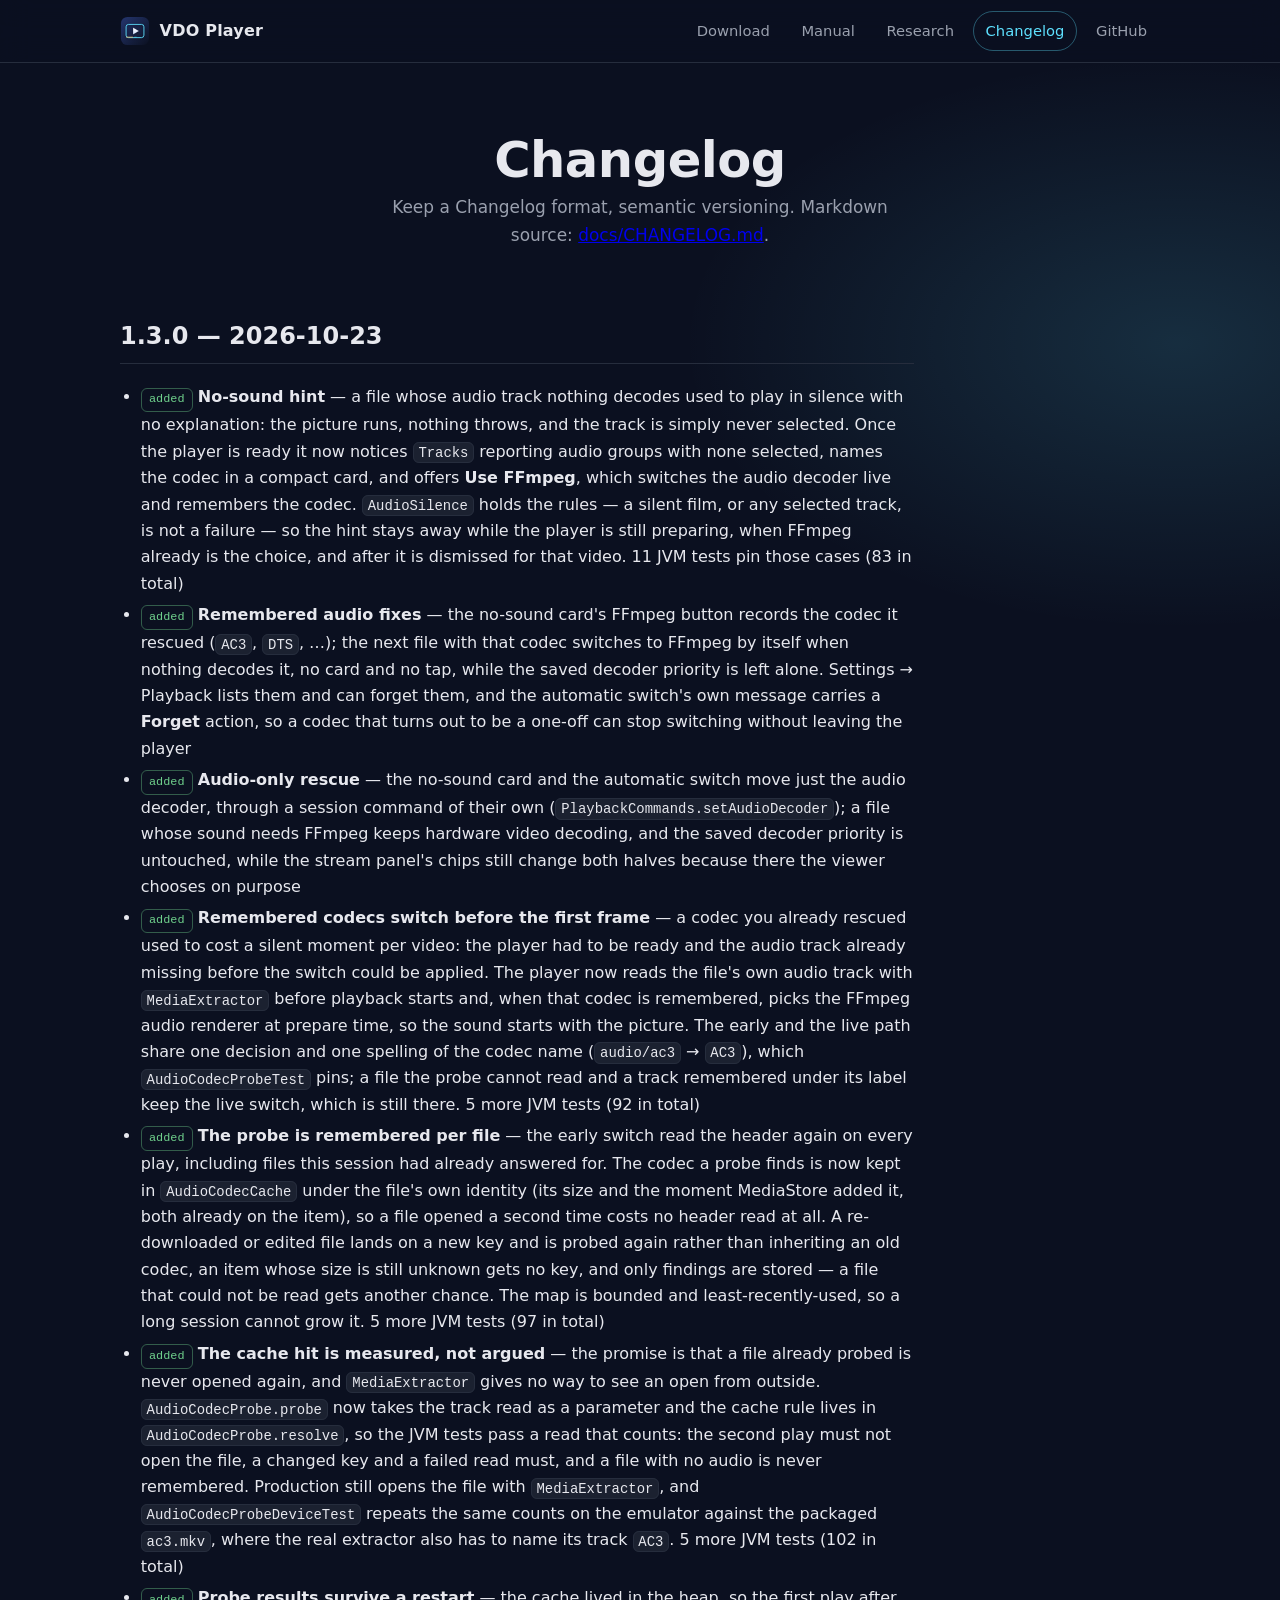
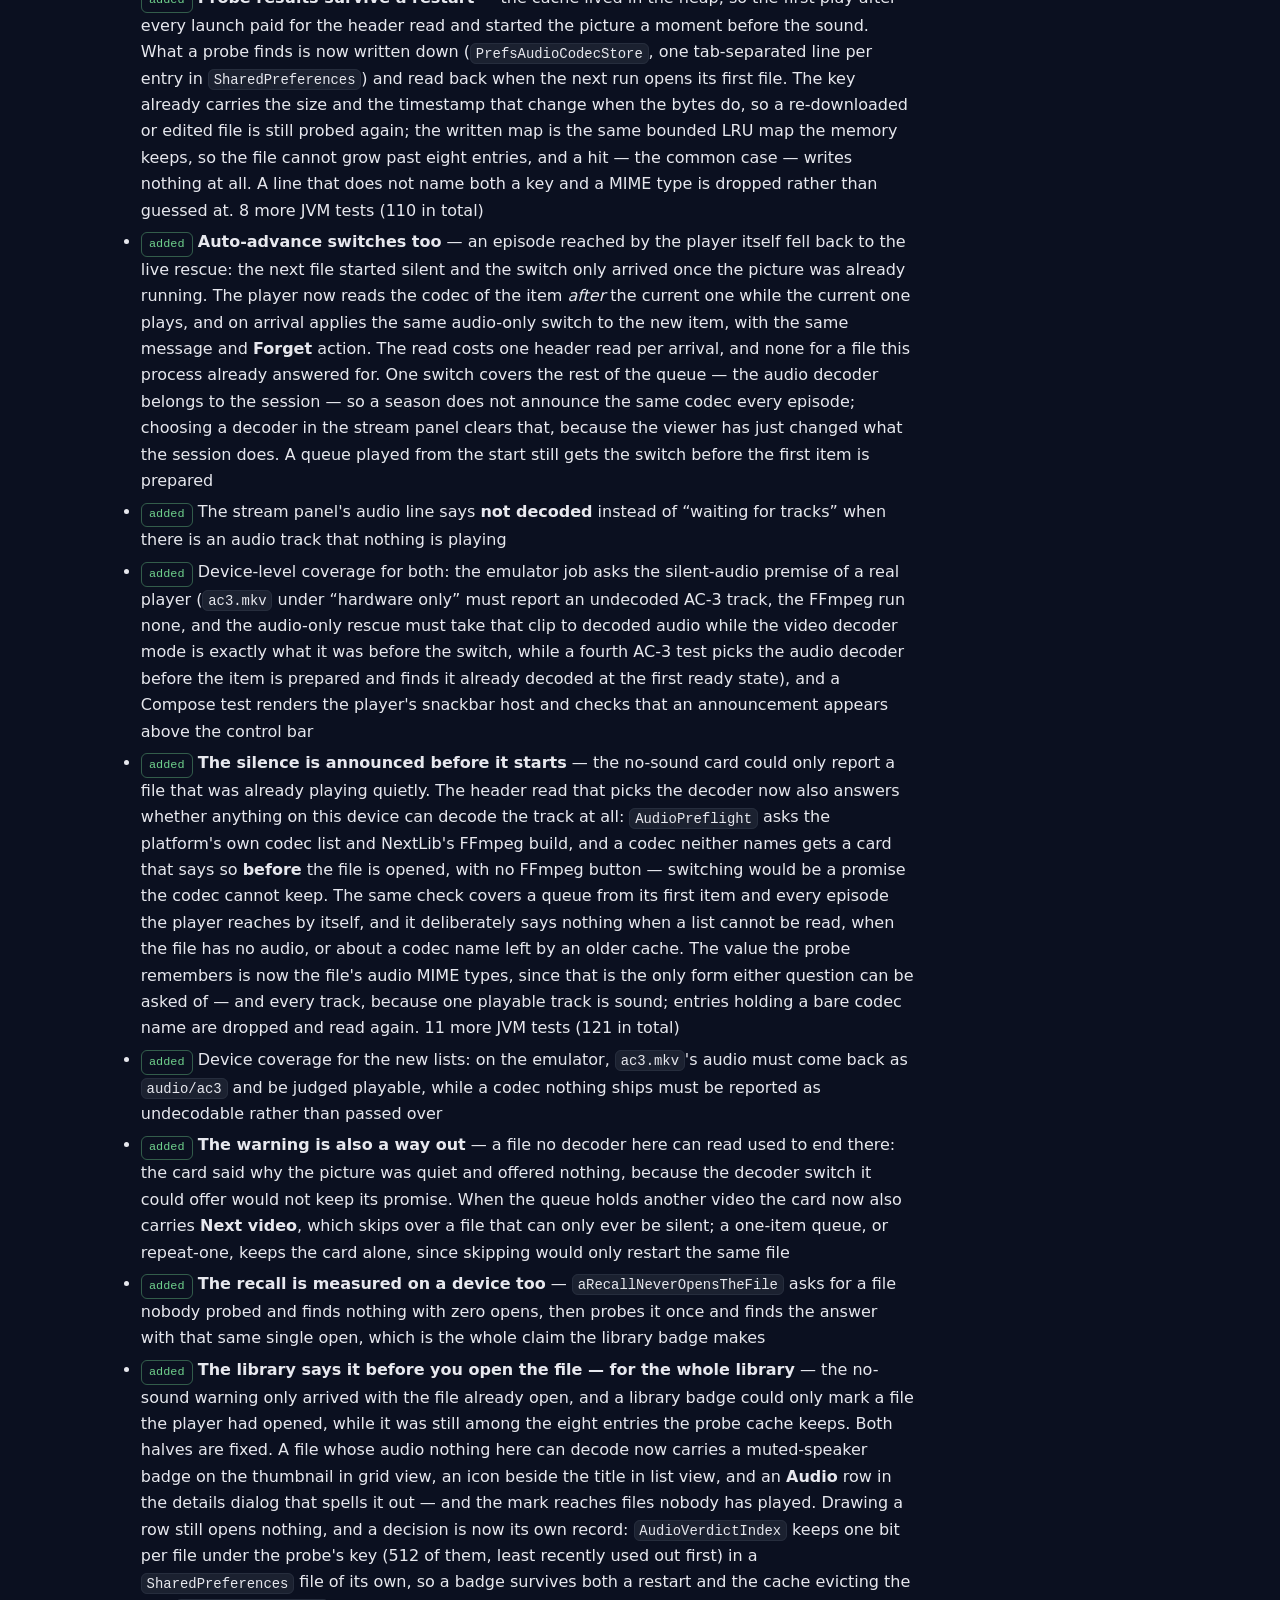
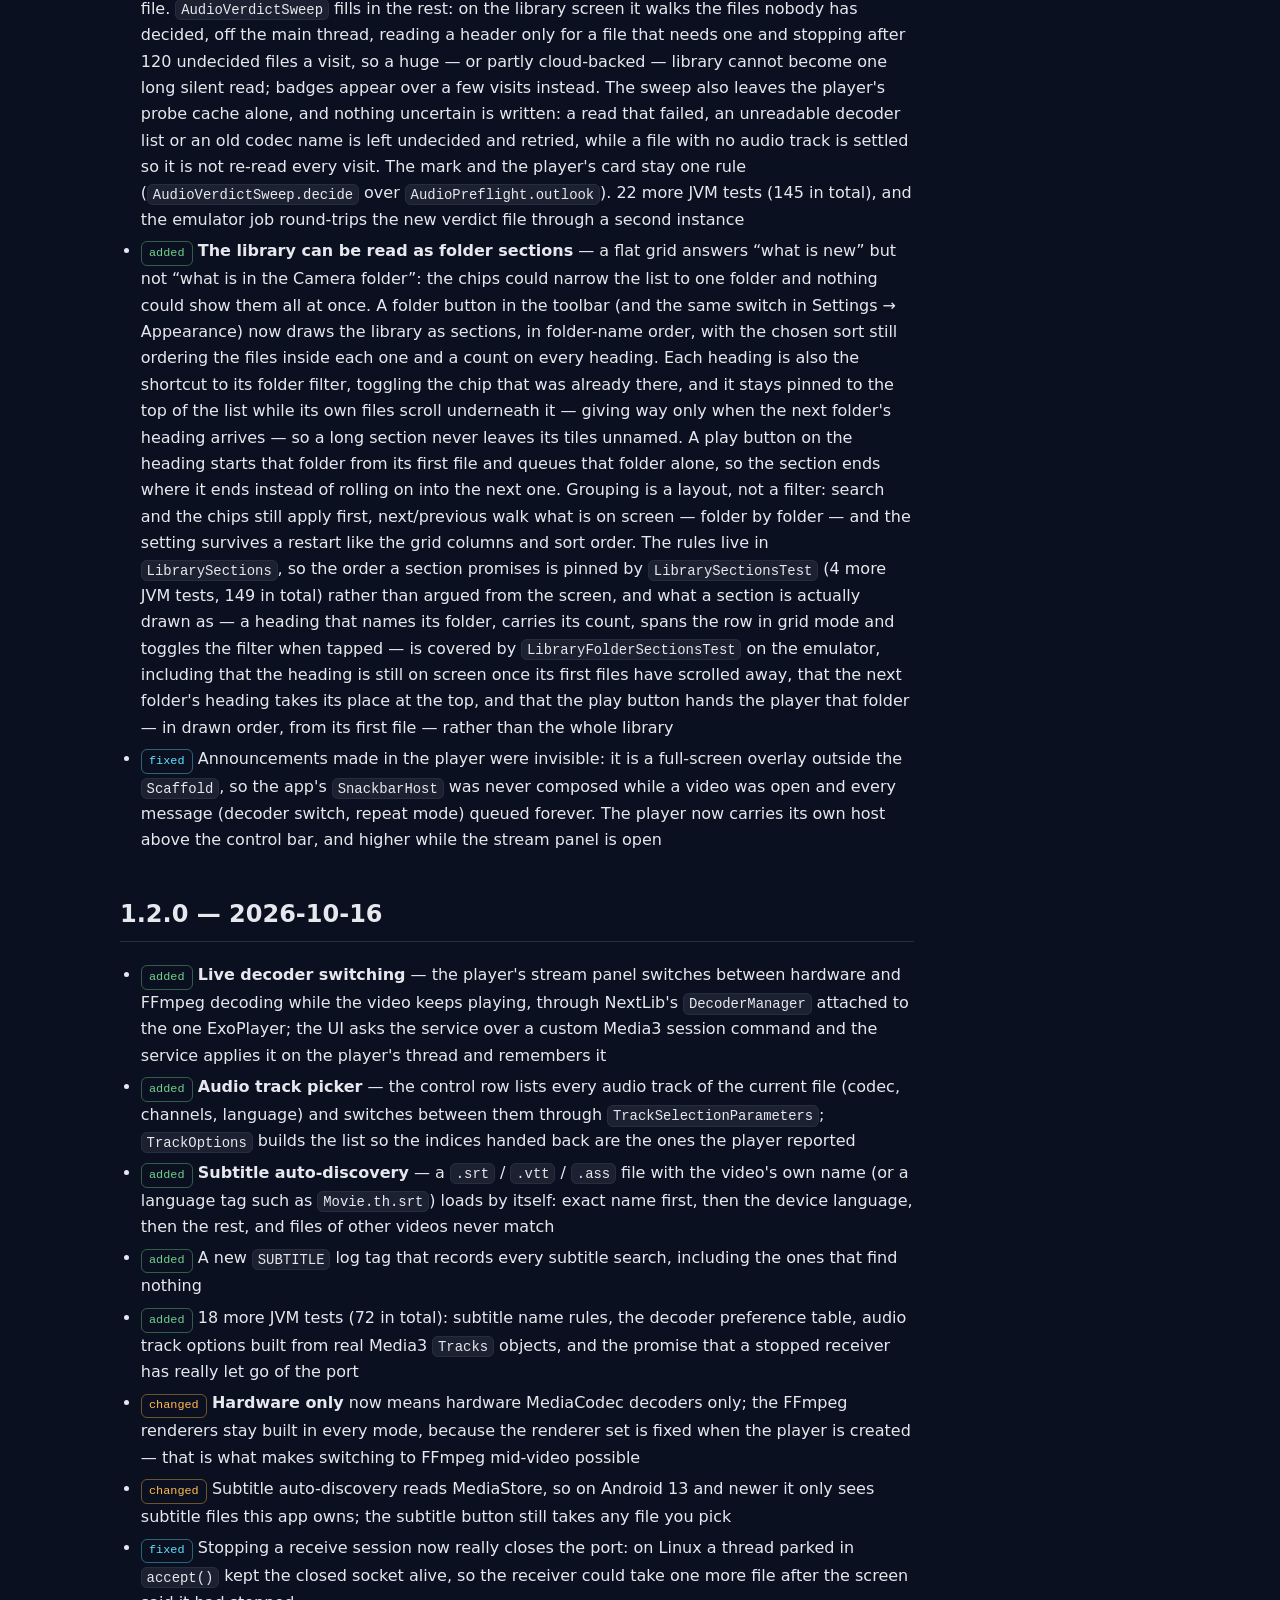
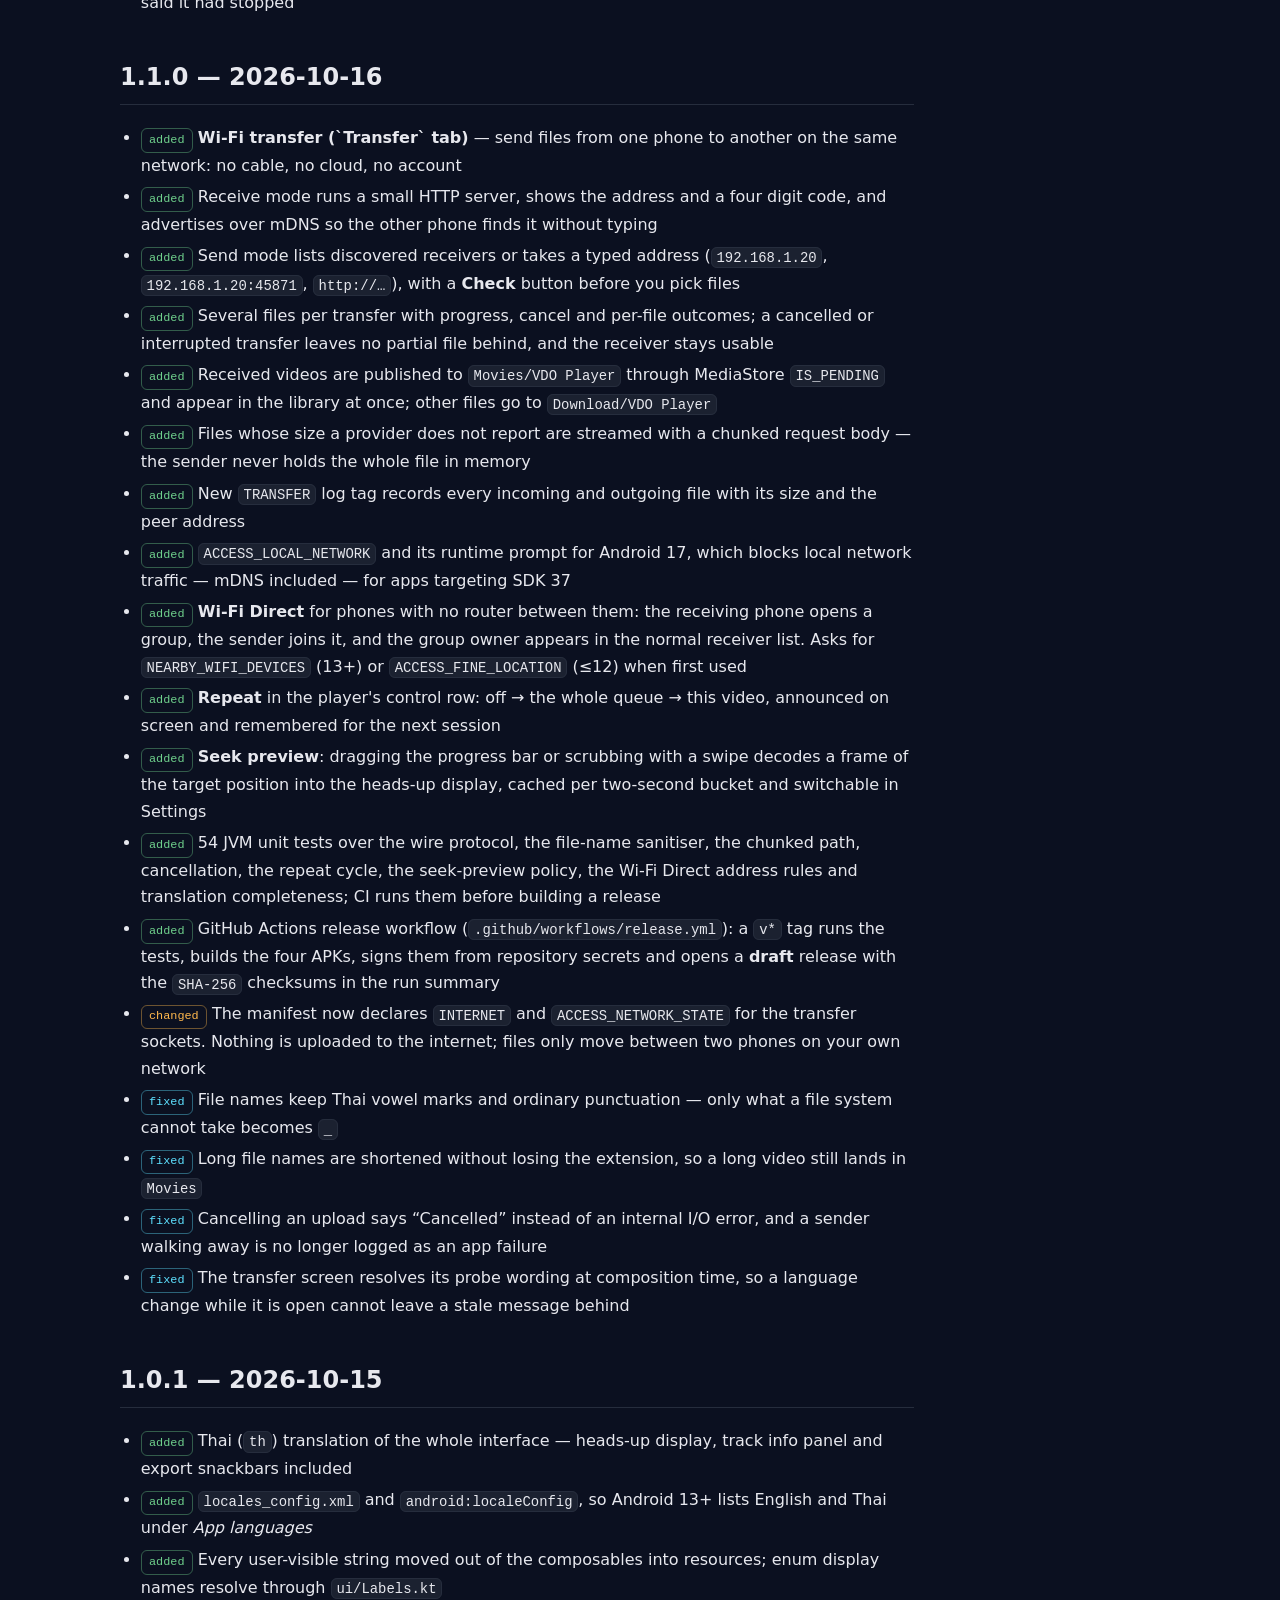
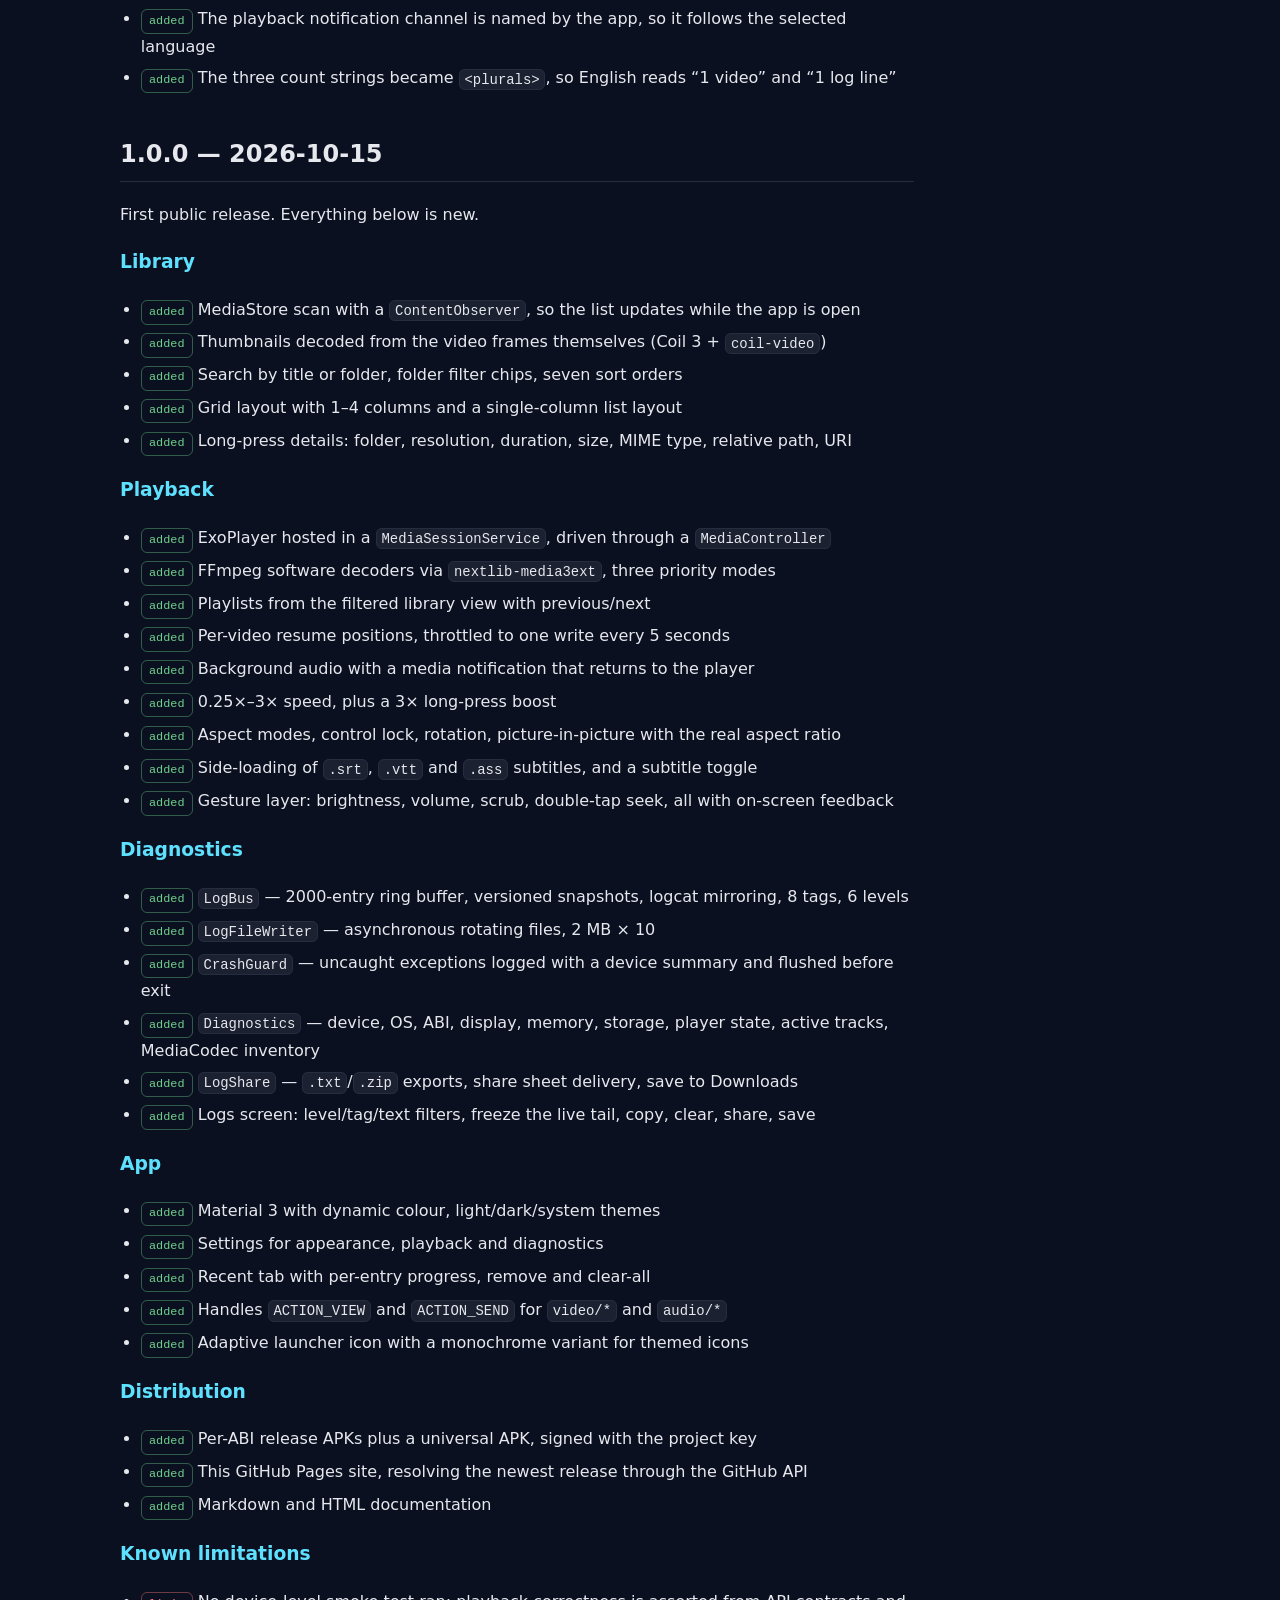
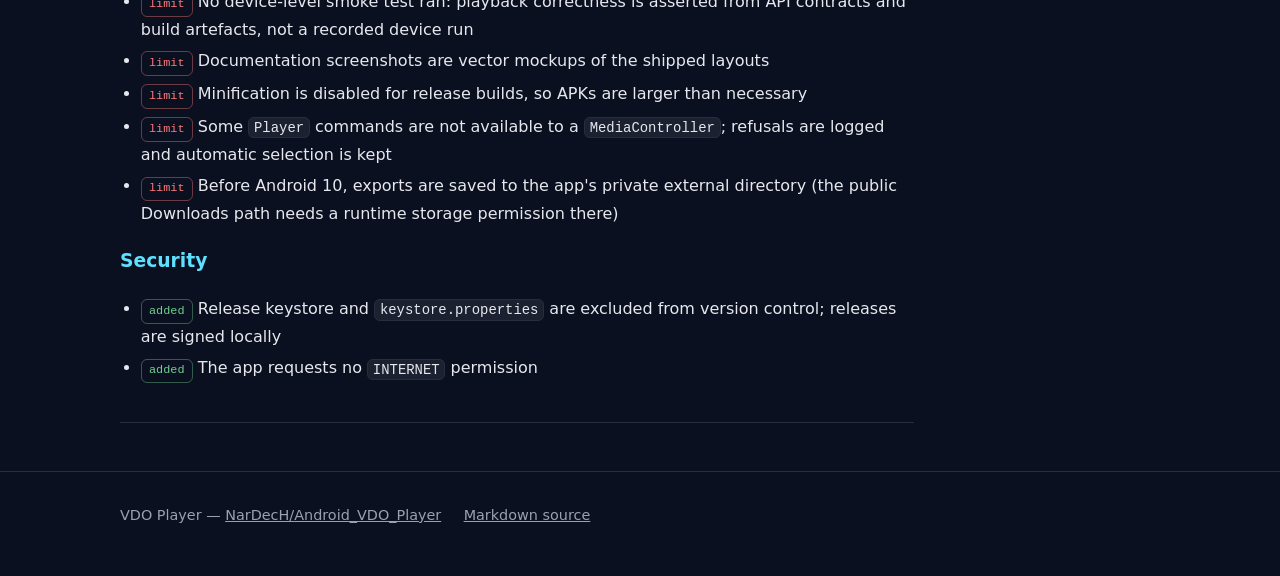
==== docs/CHANGELOG.html @ 46d3e2e6 "Release 1.3.0: the silent-audio rescue and folder-section library A file whose audio track nothing d" ====
<!DOCTYPE html>
<html lang="en">
<head>
<meta charset="utf-8" />
<meta name="viewport" content="width=device-width, initial-scale=1" />
<title>VDO Player — changelog</title>
<meta name="description" content="Release history for VDO Player, in Keep a Changelog form." />
<link rel="icon" href="assets/app-icon.svg" type="image/svg+xml" />
<link rel="stylesheet" href="assets/style.css" />
</head>
<body>

<header class="site-header">
  <div class="wrap">
    <a class="brand" href="index.html">
      <img src="assets/app-icon.svg" alt="" />
      VDO Player
    </a>
    <nav class="site-nav">
      <a href="index.html">Download</a>
      <a href="README.html">Manual</a>
      <a href="RESEARCH.html">Research</a>
      <a href="CHANGELOG.html" aria-current="page">Changelog</a>
      <a href="https://github.com/NarDecH/Android_VDO_Player">GitHub</a>
    </nav>
  </div>
</header>

<main class="wrap">

  <section class="hero">
    <h1>Changelog</h1>
    <p class="tagline">Keep a Changelog format, semantic versioning. Markdown source:
      <a href="CHANGELOG.md">docs/CHANGELOG.md</a>.</p>
  </section>

  <article class="prose">

    <h2 id="v1-3-0">1.3.0 — 2026-10-23</h2>
    <ul>
      <li><span class="tag added">added</span> <strong>No-sound hint</strong> — a file whose audio track nothing decodes used to play in silence with no explanation: the picture runs, nothing throws, and the track is simply never selected. Once the player is ready it now notices <code>Tracks</code> reporting audio groups with none selected, names the codec in a compact card, and offers <strong>Use FFmpeg</strong>, which switches the audio decoder live and remembers the codec. <code>AudioSilence</code> holds the rules — a silent film, or any selected track, is not a failure — so the hint stays away while the player is still preparing, when FFmpeg already is the choice, and after it is dismissed for that video. 11 JVM tests pin those cases (83 in total)</li>
      <li><span class="tag added">added</span> <strong>Remembered audio fixes</strong> — the no-sound card's FFmpeg button records the codec it rescued (<code>AC3</code>, <code>DTS</code>, …); the next file with that codec switches to FFmpeg by itself when nothing decodes it, no card and no tap, while the saved decoder priority is left alone. Settings → Playback lists them and can forget them, and the automatic switch's own message carries a <strong>Forget</strong> action, so a codec that turns out to be a one-off can stop switching without leaving the player</li>
      <li><span class="tag added">added</span> <strong>Audio-only rescue</strong> — the no-sound card and the automatic switch move just the audio decoder, through a session command of their own (<code>PlaybackCommands.setAudioDecoder</code>); a file whose sound needs FFmpeg keeps hardware video decoding, and the saved decoder priority is untouched, while the stream panel's chips still change both halves because there the viewer chooses on purpose</li>
      <li><span class="tag added">added</span> <strong>Remembered codecs switch before the first frame</strong> — a codec you already rescued used to cost a silent moment per video: the player had to be ready and the audio track already missing before the switch could be applied. The player now reads the file's own audio track with <code>MediaExtractor</code> before playback starts and, when that codec is remembered, picks the FFmpeg audio renderer at prepare time, so the sound starts with the picture. The early and the live path share one decision and one spelling of the codec name (<code>audio/ac3</code> → <code>AC3</code>), which <code>AudioCodecProbeTest</code> pins; a file the probe cannot read and a track remembered under its label keep the live switch, which is still there. 5 more JVM tests (92 in total)</li>
      <li><span class="tag added">added</span> <strong>The probe is remembered per file</strong> — the early switch read the header again on every play, including files this session had already answered for. The codec a probe finds is now kept in <code>AudioCodecCache</code> under the file's own identity (its size and the moment MediaStore added it, both already on the item), so a file opened a second time costs no header read at all. A re-downloaded or edited file lands on a new key and is probed again rather than inheriting an old codec, an item whose size is still unknown gets no key, and only findings are stored — a file that could not be read gets another chance. The map is bounded and least-recently-used, so a long session cannot grow it. 5 more JVM tests (97 in total)</li>
      <li><span class="tag added">added</span> <strong>The cache hit is measured, not argued</strong> — the promise is that a file already probed is never opened again, and <code>MediaExtractor</code> gives no way to see an open from outside. <code>AudioCodecProbe.probe</code> now takes the track read as a parameter and the cache rule lives in <code>AudioCodecProbe.resolve</code>, so the JVM tests pass a read that counts: the second play must not open the file, a changed key and a failed read must, and a file with no audio is never remembered. Production still opens the file with <code>MediaExtractor</code>, and <code>AudioCodecProbeDeviceTest</code> repeats the same counts on the emulator against the packaged <code>ac3.mkv</code>, where the real extractor also has to name its track <code>AC3</code>. 5 more JVM tests (102 in total)</li>
      <li><span class="tag added">added</span> <strong>Probe results survive a restart</strong> — the cache lived in the heap, so the first play after every launch paid for the header read and started the picture a moment before the sound. What a probe finds is now written down (<code>PrefsAudioCodecStore</code>, one tab-separated line per entry in <code>SharedPreferences</code>) and read back when the next run opens its first file. The key already carries the size and the timestamp that change when the bytes do, so a re-downloaded or edited file is still probed again; the written map is the same bounded LRU map the memory keeps, so the file cannot grow past eight entries, and a hit — the common case — writes nothing at all. A line that does not name both a key and a MIME type is dropped rather than guessed at. 8 more JVM tests (110 in total)</li>
      <li><span class="tag added">added</span> <strong>Auto-advance switches too</strong> — an episode reached by the player itself fell back to the live rescue: the next file started silent and the switch only arrived once the picture was already running. The player now reads the codec of the item <em>after</em> the current one while the current one plays, and on arrival applies the same audio-only switch to the new item, with the same message and <strong>Forget</strong> action. The read costs one header read per arrival, and none for a file this process already answered for. One switch covers the rest of the queue — the audio decoder belongs to the session — so a season does not announce the same codec every episode; choosing a decoder in the stream panel clears that, because the viewer has just changed what the session does. A queue played from the start still gets the switch before the first item is prepared</li>
      <li><span class="tag added">added</span> The stream panel's audio line says <strong>not decoded</strong> instead of “waiting for tracks” when there is an audio track that nothing is playing</li>
      <li><span class="tag added">added</span> Device-level coverage for both: the emulator job asks the silent-audio premise of a real player (<code>ac3.mkv</code> under “hardware only” must report an undecoded AC-3 track, the FFmpeg run none, and the audio-only rescue must take that clip to decoded audio while the video decoder mode is exactly what it was before the switch, while a fourth AC-3 test picks the audio decoder before the item is prepared and finds it already decoded at the first ready state), and a Compose test renders the player's snackbar host and checks that an announcement appears above the control bar</li>
      <li><span class="tag added">added</span> <strong>The silence is announced before it starts</strong> — the no-sound card could only report a file that was already playing quietly. The header read that picks the decoder now also answers whether anything on this device can decode the track at all: <code>AudioPreflight</code> asks the platform's own codec list and NextLib's FFmpeg build, and a codec neither names gets a card that says so <strong>before</strong> the file is opened, with no FFmpeg button — switching would be a promise the codec cannot keep. The same check covers a queue from its first item and every episode the player reaches by itself, and it deliberately says nothing when a list cannot be read, when the file has no audio, or about a codec name left by an older cache. The value the probe remembers is now the file's audio MIME types, since that is the only form either question can be asked of — and every track, because one playable track is sound; entries holding a bare codec name are dropped and read again. 11 more JVM tests (121 in total)</li>
      <li><span class="tag added">added</span> Device coverage for the new lists: on the emulator, <code>ac3.mkv</code>'s audio must come back as <code>audio/ac3</code> and be judged playable, while a codec nothing ships must be reported as undecodable rather than passed over</li>
      <li><span class="tag added">added</span> <strong>The warning is also a way out</strong> — a file no decoder here can read used to end there: the card said why the picture was quiet and offered nothing, because the decoder switch it could offer would not keep its promise. When the queue holds another video the card now also carries <strong>Next video</strong>, which skips over a file that can only ever be silent; a one-item queue, or repeat-one, keeps the card alone, since skipping would only restart the same file</li>
      <li><span class="tag added">added</span> <strong>The recall is measured on a device too</strong> — <code>aRecallNeverOpensTheFile</code> asks for a file nobody probed and finds nothing with zero opens, then probes it once and finds the answer with that same single open, which is the whole claim the library badge makes</li>
      <li><span class="tag added">added</span> <strong>The library says it before you open the file — for the whole library</strong> — the no-sound warning only arrived with the file already open, and a library badge could only mark a file the player had opened, while it was still among the eight entries the probe cache keeps. Both halves are fixed. A file whose audio nothing here can decode now carries a muted-speaker badge on the thumbnail in grid view, an icon beside the title in list view, and an <strong>Audio</strong> row in the details dialog that spells it out — and the mark reaches files nobody has played. Drawing a row still opens nothing, and a decision is now its own record: <code>AudioVerdictIndex</code> keeps one bit per file under the probe's key (512 of them, least recently used out first) in a <code>SharedPreferences</code> file of its own, so a badge survives both a restart and the cache evicting the file. <code>AudioVerdictSweep</code> fills in the rest: on the library screen it walks the files nobody has decided, off the main thread, reading a header only for a file that needs one and stopping after 120 undecided files a visit, so a huge — or partly cloud-backed — library cannot become one long silent read; badges appear over a few visits instead. The sweep also leaves the player's probe cache alone, and nothing uncertain is written: a read that failed, an unreadable decoder list or an old codec name is left undecided and retried, while a file with no audio track is settled so it is not re-read every visit. The mark and the player's card stay one rule (<code>AudioVerdictSweep.decide</code> over <code>AudioPreflight.outlook</code>). 22 more JVM tests (145 in total), and the emulator job round-trips the new verdict file through a second instance</li>
      <li><span class="tag added">added</span> <strong>The library can be read as folder sections</strong> — a flat grid answers “what is new” but not “what is in the Camera folder”: the chips could narrow the list to one folder and nothing could show them all at once. A folder button in the toolbar (and the same switch in Settings → Appearance) now draws the library as sections, in folder-name order, with the chosen sort still ordering the files inside each one and a count on every heading. Each heading is also the shortcut to its folder filter, toggling the chip that was already there, and it stays pinned to the top of the list while its own files scroll underneath it — giving way only when the next folder's heading arrives — so a long section never leaves its tiles unnamed. A play button on the heading starts that folder from its first file and queues that folder alone, so the section ends where it ends instead of rolling on into the next one. Grouping is a layout, not a filter: search and the chips still apply first, next/previous walk what is on screen — folder by folder — and the setting survives a restart like the grid columns and sort order. The rules live in <code>LibrarySections</code>, so the order a section promises is pinned by <code>LibrarySectionsTest</code> (4 more JVM tests, 149 in total) rather than argued from the screen, and what a section is actually drawn as — a heading that names its folder, carries its count, spans the row in grid mode and toggles the filter when tapped — is covered by <code>LibraryFolderSectionsTest</code> on the emulator, including that the heading is still on screen once its first files have scrolled away, that the next folder's heading takes its place at the top, and that the play button hands the player that folder — in drawn order, from its first file — rather than the whole library</li>
      <li><span class="tag fixed">fixed</span> Announcements made in the player were invisible: it is a full-screen overlay outside the <code>Scaffold</code>, so the app's <code>SnackbarHost</code> was never composed while a video was open and every message (decoder switch, repeat mode) queued forever. The player now carries its own host above the control bar, and higher while the stream panel is open</li>
    </ul>

    <h2 id="v1-2-0">1.2.0 — 2026-10-16</h2>
    <ul>
      <li><span class="tag added">added</span> <strong>Live decoder switching</strong> — the player's stream panel switches between hardware and FFmpeg decoding while the video keeps playing, through NextLib's <code>DecoderManager</code> attached to the one ExoPlayer; the UI asks the service over a custom Media3 session command and the service applies it on the player's thread and remembers it</li>
      <li><span class="tag added">added</span> <strong>Audio track picker</strong> — the control row lists every audio track of the current file (codec, channels, language) and switches between them through <code>TrackSelectionParameters</code>; <code>TrackOptions</code> builds the list so the indices handed back are the ones the player reported</li>
      <li><span class="tag added">added</span> <strong>Subtitle auto-discovery</strong> — a <code>.srt</code> / <code>.vtt</code> / <code>.ass</code> file with the video's own name (or a language tag such as <code>Movie.th.srt</code>) loads by itself: exact name first, then the device language, then the rest, and files of other videos never match</li>
      <li><span class="tag added">added</span> A new <code>SUBTITLE</code> log tag that records every subtitle search, including the ones that find nothing</li>
      <li><span class="tag added">added</span> 18 more JVM tests (72 in total): subtitle name rules, the decoder preference table, audio track options built from real Media3 <code>Tracks</code> objects, and the promise that a stopped receiver has really let go of the port</li>
      <li><span class="tag changed">changed</span> <strong>Hardware only</strong> now means hardware MediaCodec decoders only; the FFmpeg renderers stay built in every mode, because the renderer set is fixed when the player is created — that is what makes switching to FFmpeg mid-video possible</li>
      <li><span class="tag changed">changed</span> Subtitle auto-discovery reads MediaStore, so on Android 13 and newer it only sees subtitle files this app owns; the subtitle button still takes any file you pick</li>
      <li><span class="tag fixed">fixed</span> Stopping a receive session now really closes the port: on Linux a thread parked in <code>accept()</code> kept the closed socket alive, so the receiver could take one more file after the screen said it had stopped</li>
    </ul>

    <h2 id="v1-1-0">1.1.0 — 2026-10-16</h2>
    <ul>
      <li><span class="tag added">added</span> <strong>Wi-Fi transfer (`Transfer` tab)</strong> — send files from one phone to another on the same network: no cable, no cloud, no account</li>
      <li><span class="tag added">added</span> Receive mode runs a small HTTP server, shows the address and a four digit code, and advertises over mDNS so the other phone finds it without typing</li>
      <li><span class="tag added">added</span> Send mode lists discovered receivers or takes a typed address (<code>192.168.1.20</code>, <code>192.168.1.20:45871</code>, <code>http://…</code>), with a <strong>Check</strong> button before you pick files</li>
      <li><span class="tag added">added</span> Several files per transfer with progress, cancel and per-file outcomes; a cancelled or interrupted transfer leaves no partial file behind, and the receiver stays usable</li>
      <li><span class="tag added">added</span> Received videos are published to <code>Movies/VDO Player</code> through MediaStore <code>IS_PENDING</code> and appear in the library at once; other files go to <code>Download/VDO Player</code></li>
      <li><span class="tag added">added</span> Files whose size a provider does not report are streamed with a chunked request body — the sender never holds the whole file in memory</li>
      <li><span class="tag added">added</span> New <code>TRANSFER</code> log tag records every incoming and outgoing file with its size and the peer address</li>
      <li><span class="tag added">added</span> <code>ACCESS_LOCAL_NETWORK</code> and its runtime prompt for Android 17, which blocks local network traffic — mDNS included — for apps targeting SDK 37</li>
      <li><span class="tag added">added</span> <strong>Wi-Fi Direct</strong> for phones with no router between them: the receiving phone opens a group, the sender joins it, and the group owner appears in the normal receiver list. Asks for <code>NEARBY_WIFI_DEVICES</code> (13+) or <code>ACCESS_FINE_LOCATION</code> (≤12) when first used</li>
      <li><span class="tag added">added</span> <strong>Repeat</strong> in the player's control row: off → the whole queue → this video, announced on screen and remembered for the next session</li>
      <li><span class="tag added">added</span> <strong>Seek preview</strong>: dragging the progress bar or scrubbing with a swipe decodes a frame of the target position into the heads-up display, cached per two-second bucket and switchable in Settings</li>
      <li><span class="tag added">added</span> 54 JVM unit tests over the wire protocol, the file-name sanitiser, the chunked path, cancellation, the repeat cycle, the seek-preview policy, the Wi-Fi Direct address rules and translation completeness; CI runs them before building a release</li>
      <li><span class="tag added">added</span> GitHub Actions release workflow (<code>.github/workflows/release.yml</code>): a <code>v*</code> tag runs the tests, builds the four APKs, signs them from repository secrets and opens a <strong>draft</strong> release with the <code>SHA-256</code> checksums in the run summary</li>
      <li><span class="tag changed">changed</span> The manifest now declares <code>INTERNET</code> and <code>ACCESS_NETWORK_STATE</code> for the transfer sockets. Nothing is uploaded to the internet; files only move between two phones on your own network</li>
      <li><span class="tag fixed">fixed</span> File names keep Thai vowel marks and ordinary punctuation — only what a file system cannot take becomes <code>_</code></li>
      <li><span class="tag fixed">fixed</span> Long file names are shortened without losing the extension, so a long video still lands in <code>Movies</code></li>
      <li><span class="tag fixed">fixed</span> Cancelling an upload says “Cancelled” instead of an internal I/O error, and a sender walking away is no longer logged as an app failure</li>
      <li><span class="tag fixed">fixed</span> The transfer screen resolves its probe wording at composition time, so a language change while it is open cannot leave a stale message behind</li>
    </ul>

    <h2 id="v1-0-1">1.0.1 — 2026-10-15</h2>
    <ul>
      <li><span class="tag added">added</span> Thai (<code>th</code>) translation of the whole interface — heads-up display, track info panel and export snackbars included</li>
      <li><span class="tag added">added</span> <code>locales_config.xml</code> and <code>android:localeConfig</code>, so Android 13+ lists English and Thai under <em>App languages</em></li>
      <li><span class="tag added">added</span> Every user-visible string moved out of the composables into resources; enum display names resolve through <code>ui/Labels.kt</code></li>
      <li><span class="tag added">added</span> The playback notification channel is named by the app, so it follows the selected language</li>
      <li><span class="tag added">added</span> The three count strings became <code>&lt;plurals&gt;</code>, so English reads “1 video” and “1 log line”</li>
    </ul>

    <h2 id="v1-0-0">1.0.0 — 2026-10-15</h2>
    <p>First public release. Everything below is new.</p>

    <h3>Library</h3>
    <ul>
      <li><span class="tag added">added</span> MediaStore scan with a <code>ContentObserver</code>, so the list updates while the app is open</li>
      <li><span class="tag added">added</span> Thumbnails decoded from the video frames themselves (Coil 3 + <code>coil-video</code>)</li>
      <li><span class="tag added">added</span> Search by title or folder, folder filter chips, seven sort orders</li>
      <li><span class="tag added">added</span> Grid layout with 1–4 columns and a single-column list layout</li>
      <li><span class="tag added">added</span> Long-press details: folder, resolution, duration, size, MIME type, relative path, URI</li>
    </ul>

    <h3>Playback</h3>
    <ul>
      <li><span class="tag added">added</span> ExoPlayer hosted in a <code>MediaSessionService</code>, driven through a <code>MediaController</code></li>
      <li><span class="tag added">added</span> FFmpeg software decoders via <code>nextlib-media3ext</code>, three priority modes</li>
      <li><span class="tag added">added</span> Playlists from the filtered library view with previous/next</li>
      <li><span class="tag added">added</span> Per-video resume positions, throttled to one write every 5 seconds</li>
      <li><span class="tag added">added</span> Background audio with a media notification that returns to the player</li>
      <li><span class="tag added">added</span> 0.25×–3× speed, plus a 3× long-press boost</li>
      <li><span class="tag added">added</span> Aspect modes, control lock, rotation, picture-in-picture with the real aspect ratio</li>
      <li><span class="tag added">added</span> Side-loading of <code>.srt</code>, <code>.vtt</code> and <code>.ass</code> subtitles, and a subtitle toggle</li>
      <li><span class="tag added">added</span> Gesture layer: brightness, volume, scrub, double-tap seek, all with on-screen feedback</li>
    </ul>

    <h3>Diagnostics</h3>
    <ul>
      <li><span class="tag added">added</span> <code>LogBus</code> — 2000-entry ring buffer, versioned snapshots, logcat mirroring, 8 tags, 6 levels</li>
      <li><span class="tag added">added</span> <code>LogFileWriter</code> — asynchronous rotating files, 2 MB × 10</li>
      <li><span class="tag added">added</span> <code>CrashGuard</code> — uncaught exceptions logged with a device summary and flushed before exit</li>
      <li><span class="tag added">added</span> <code>Diagnostics</code> — device, OS, ABI, display, memory, storage, player state, active tracks, MediaCodec inventory</li>
      <li><span class="tag added">added</span> <code>LogShare</code> — <code>.txt</code>/<code>.zip</code> exports, share sheet delivery, save to Downloads</li>
      <li><span class="tag added">added</span> Logs screen: level/tag/text filters, freeze the live tail, copy, clear, share, save</li>
    </ul>

    <h3>App</h3>
    <ul>
      <li><span class="tag added">added</span> Material 3 with dynamic colour, light/dark/system themes</li>
      <li><span class="tag added">added</span> Settings for appearance, playback and diagnostics</li>
      <li><span class="tag added">added</span> Recent tab with per-entry progress, remove and clear-all</li>
      <li><span class="tag added">added</span> Handles <code>ACTION_VIEW</code> and <code>ACTION_SEND</code> for <code>video/*</code> and <code>audio/*</code></li>
      <li><span class="tag added">added</span> Adaptive launcher icon with a monochrome variant for themed icons</li>
    </ul>

    <h3>Distribution</h3>
    <ul>
      <li><span class="tag added">added</span> Per-ABI release APKs plus a universal APK, signed with the project key</li>
      <li><span class="tag added">added</span> This GitHub Pages site, resolving the newest release through the GitHub API</li>
      <li><span class="tag added">added</span> Markdown and HTML documentation</li>
    </ul>

    <h3>Known limitations</h3>
    <ul>
      <li><span class="tag limit">limit</span> No device-level smoke test ran: playback correctness is asserted from API contracts and build artefacts, not a recorded device run</li>
      <li><span class="tag limit">limit</span> Documentation screenshots are vector mockups of the shipped layouts</li>
      <li><span class="tag limit">limit</span> Minification is disabled for release builds, so APKs are larger than necessary</li>
      <li><span class="tag limit">limit</span> Some <code>Player</code> commands are not available to a <code>MediaController</code>; refusals are logged and automatic selection is kept</li>
      <li><span class="tag limit">limit</span> Before Android 10, exports are saved to the app's private external directory (the public Downloads path needs a runtime storage permission there)</li>
    </ul>

    <h3>Security</h3>
    <ul>
      <li><span class="tag added">added</span> Release keystore and <code>keystore.properties</code> are excluded from version control; releases are signed locally</li>
      <li><span class="tag added">added</span> The app requests no <code>INTERNET</code> permission</li>
    </ul>

    <hr />


  </article>
</main>

<footer class="site-footer">
  <div class="wrap">
    <span>VDO Player — <a href="https://github.com/NarDecH/Android_VDO_Player">NarDecH/Android_VDO_Player</a></span>
    <span><a href="CHANGELOG.md">Markdown source</a></span>
  </div>
</footer>

</body>
</html>
---- docs/assets/style.css ----
/* VDO Player documentation site — shared styling for every page under /docs. */

:root {
  --bg: #0b1020;
  --bg-soft: #101625;
  --panel: #161b26;
  --panel-2: #1b2130;
  --border: #262d3d;
  --text: #e7e8ee;
  --text-dim: #9aa0ae;
  --cyan: #5ee1ff;
  --blue: #5b8cff;
  --amber: #ffb84d;
  --teal: #4fd1c5;
  --red: #ff7a7a;
  --green: #6fd08c;
  --radius: 18px;
  --shadow: 0 18px 50px rgba(0, 0, 0, 0.45);
  --mono: "JetBrains Mono", "Cascadia Mono", Consolas, "Courier New", monospace;
}

* { box-sizing: border-box; }

html { scroll-behavior: smooth; }

body {
  margin: 0;
  background:
    radial-gradient(1100px 620px at 12% -8%, rgba(91, 140, 255, 0.20), transparent 60%),
    radial-gradient(900px 520px at 92% 4%, rgba(94, 225, 255, 0.14), transparent 55%),
    var(--bg);
  color: var(--text);
  font-family: "Inter", "Segoe UI", Roboto, "Helvetica Neue", system-ui, sans-serif;
  font-size: 16px;
  line-height: 1.65;
  -webkit-font-smoothing: antialiased;
}

.wrap { width: min(1040px, 100% - 2.5rem); margin-inline: auto; }

/* ---------- header ---------- */

.site-header {
  position: sticky;
  top: 0;
  z-index: 20;
  backdrop-filter: blur(14px);
  background: rgba(11, 16, 32, 0.78);
  border-bottom: 1px solid var(--border);
}

.site-header .wrap {
  display: flex;
  align-items: center;
  gap: 1rem;
  min-height: 62px;
  flex-wrap: wrap;
}

.brand {
  display: inline-flex;
  align-items: center;
  gap: 0.6rem;
  font-weight: 700;
  letter-spacing: 0.2px;
  color: var(--text);
  text-decoration: none;
}

.brand img { width: 30px; height: 30px; }

.site-nav { margin-left: auto; display: flex; gap: 0.35rem; flex-wrap: wrap; }

.site-nav a {
  color: var(--text-dim);
  text-decoration: none;
  padding: 0.4rem 0.75rem;
  border-radius: 999px;
  font-size: 0.92rem;
  border: 1px solid transparent;
  transition: color 0.15s, background 0.15s, border-color 0.15s;
}

.site-nav a:hover { color: var(--text); background: var(--panel); border-color: var(--border); }
.site-nav a[aria-current="page"] { color: var(--cyan); border-color: rgba(94, 225, 255, 0.35); }

/* ---------- hero ---------- */

.hero { padding: 3.4rem 0 1.6rem; text-align: center; }
.hero img.icon { width: 108px; height: 108px; filter: drop-shadow(0 14px 30px rgba(0, 0, 0, 0.5)); }
.hero h1 {
  font-size: clamp(2.1rem, 5vw, 3.1rem);
  line-height: 1.1;
  margin: 1rem 0 0.4rem;
  letter-spacing: -0.5px;
}
.hero .tagline { color: var(--text-dim); font-size: 1.06rem; max-width: 46ch; margin: 0 auto; }

.gradient-text {
  background: linear-gradient(100deg, var(--cyan), var(--blue) 55%, var(--amber));
  -webkit-background-clip: text;
  background-clip: text;
  color: transparent;
}

.chips { display: flex; flex-wrap: wrap; gap: 0.5rem; justify-content: center; margin: 1.3rem 0 0; }

.chip {
  font-size: 0.8rem;
  color: var(--text-dim);
  background: var(--panel);
  border: 1px solid var(--border);
  padding: 0.3rem 0.7rem;
  border-radius: 999px;
}

.chip strong { color: var(--cyan); font-weight: 600; }

/* ---------- buttons ---------- */

.actions { display: flex; flex-wrap: wrap; gap: 0.7rem; justify-content: center; margin: 1.6rem 0 0.4rem; }

.btn {
  display: inline-flex;
  align-items: center;
  gap: 0.5rem;
  padding: 0.72rem 1.25rem;
  border-radius: 999px;
  font-weight: 600;
  font-size: 0.95rem;
  text-decoration: none;
  border: 1px solid var(--border);
  background: var(--panel);
  color: var(--text);
  transition: transform 0.15s, box-shadow 0.15s, background 0.15s;
}

.btn:hover { transform: translateY(-1px); box-shadow: var(--shadow); }
.btn-primary {
  background: linear-gradient(100deg, var(--blue), #7f6bff);
  border-color: transparent;
  color: #fff;
}
.btn-ghost { background: transparent; }
.btn[disabled] { opacity: 0.55; pointer-events: none; }

/* ---------- cards & sections ---------- */

section { padding: 2.6rem 0; }
section h2 { font-size: 1.6rem; margin: 0 0 0.6rem; letter-spacing: -0.3px; }
section h3 { font-size: 1.15rem; margin: 1.8rem 0 0.5rem; }
section p.lead { color: var(--text-dim); max-width: 70ch; }

.grid { display: grid; gap: 1rem; grid-template-columns: repeat(auto-fit, minmax(240px, 1fr)); margin-top: 1.3rem; }

.card {
  background: linear-gradient(180deg, var(--panel), var(--bg-soft));
  border: 1px solid var(--border);
  border-radius: var(--radius);
  padding: 1.2rem 1.3rem;
}

.card h3 { margin: 0 0 0.35rem; font-size: 1.05rem; }
.card p { margin: 0; color: var(--text-dim); font-size: 0.94rem; }
.card .kicker { color: var(--cyan); font-size: 0.78rem; letter-spacing: 1.4px; text-transform: uppercase; }

.callout {
  border-radius: 14px;
  border: 1px solid var(--border);
  border-left: 3px solid var(--blue);
  background: var(--panel);
  padding: 0.9rem 1.1rem;
  margin: 1.2rem 0;
  color: var(--text-dim);
  font-size: 0.95rem;
}

.callout.warn { border-left-color: var(--amber); }
.callout.danger { border-left-color: var(--red); }
.callout strong { color: var(--text); }

/* ---------- downloads ---------- */

.release-head {
  display: flex;
  flex-wrap: wrap;
  gap: 0.6rem 1.2rem;
  align-items: baseline;
  justify-content: space-between;
  margin-bottom: 0.9rem;
}

.release-tag { font-size: 1.35rem; font-weight: 700; color: var(--cyan); }
.release-meta { color: var(--text-dim); font-size: 0.9rem; }

.asset-list { display: grid; gap: 0.85rem; grid-template-columns: repeat(auto-fit, minmax(260px, 1fr)); }

.asset {
  border: 1px solid var(--border);
  border-radius: var(--radius);
  background: var(--panel);
  padding: 1rem 1.1rem;
  display: flex;
  flex-direction: column;
  gap: 0.45rem;
}

.asset .name { font-family: var(--mono); font-size: 0.86rem; word-break: break-all; color: var(--text); }
.asset .meta { color: var(--text-dim); font-size: 0.84rem; }
.asset .hint { color: var(--teal); font-size: 0.82rem; }
.asset .btn { align-self: flex-start; margin-top: 0.3rem; padding: 0.5rem 1rem; font-size: 0.88rem; }
.asset.recommended { border-color: rgba(94, 225, 255, 0.5); box-shadow: 0 0 0 1px rgba(94, 225, 255, 0.15) inset; }

.checksum {
  font-family: var(--mono);
  font-size: 0.76rem;
  color: var(--text-dim);
  word-break: break-all;
}

/* ---------- screenshots ---------- */

.shots { display: grid; gap: 1.4rem; grid-template-columns: repeat(auto-fit, minmax(260px, 1fr)); }
figure.shot { margin: 0; text-align: center; }
figure.shot img { width: 100%; max-width: 320px; border-radius: 26px; box-shadow: var(--shadow); }
figure.shot figcaption { color: var(--text-dim); font-size: 0.88rem; margin-top: 0.7rem; }

/* ---------- prose ---------- */

article.prose { max-width: 78ch; }
article.prose h2 { margin-top: 2.6rem; border-bottom: 1px solid var(--border); padding-bottom: 0.4rem; }
article.prose h3 { color: var(--cyan); }
article.prose a { color: var(--cyan); }
article.prose ul, article.prose ol { padding-left: 1.3rem; }
article.prose li { margin: 0.3rem 0; }
article.prose code {
  font-family: var(--mono);
  font-size: 0.87em;
  background: var(--panel-2);
  border: 1px solid var(--border);
  border-radius: 6px;
  padding: 0.1rem 0.3rem;
}

article.prose pre {
  background: #0d1220;
  border: 1px solid var(--border);
  border-radius: 14px;
  padding: 1rem 1.1rem;
  overflow-x: auto;
}

article.prose pre code { background: none; border: none; padding: 0; font-size: 0.85rem; }
article.prose blockquote {
  margin: 1rem 0;
  padding-left: 1rem;
  border-left: 3px solid var(--border);
  color: var(--text-dim);
}

table { width: 100%; border-collapse: collapse; margin: 1rem 0; font-size: 0.93rem; display: block; overflow-x: auto; }
th, td { text-align: left; padding: 0.55rem 0.7rem; border-bottom: 1px solid var(--border); vertical-align: top; }
th { color: var(--text-dim); font-weight: 600; font-size: 0.85rem; text-transform: uppercase; letter-spacing: 0.6px; }
tr:hover td { background: rgba(255, 255, 255, 0.02); }
td code { white-space: nowrap; }

hr { border: none; border-top: 1px solid var(--border); margin: 2.4rem 0; }

.badge-row { display: flex; flex-wrap: wrap; gap: 0.5rem; justify-content: center; margin-top: 1rem; }
.badge-row img { height: 20px; }

.tag {
  display: inline-block;
  font-family: var(--mono);
  font-size: 0.74rem;
  padding: 0.1rem 0.45rem;
  border-radius: 6px;
  border: 1px solid var(--border);
  color: var(--text-dim);
}
.tag.added { color: var(--green); border-color: rgba(111, 208, 140, 0.4); }
.tag.fixed { color: var(--cyan); border-color: rgba(94, 225, 255, 0.4); }
.tag.changed { color: var(--amber); border-color: rgba(255, 184, 77, 0.4); }
.tag.limit { color: var(--red); border-color: rgba(255, 122, 122, 0.4); }

/* ---------- footer ---------- */

.site-footer {
  border-top: 1px solid var(--border);
  margin-top: 3rem;
  padding: 2rem 0 3rem;
  color: var(--text-dim);
  font-size: 0.9rem;
}

.site-footer .wrap { display: flex; flex-wrap: wrap; gap: 0.6rem 1.4rem; align-items: center; }
.site-footer a { color: var(--text-dim); }
.site-footer a:hover { color: var(--cyan); }

.status-line { font-family: var(--mono); font-size: 0.82rem; }

@media (max-width: 640px) {
  body { font-size: 15px; }
  .hero { padding-top: 2.4rem; }
  .site-nav { width: 100%; }
}
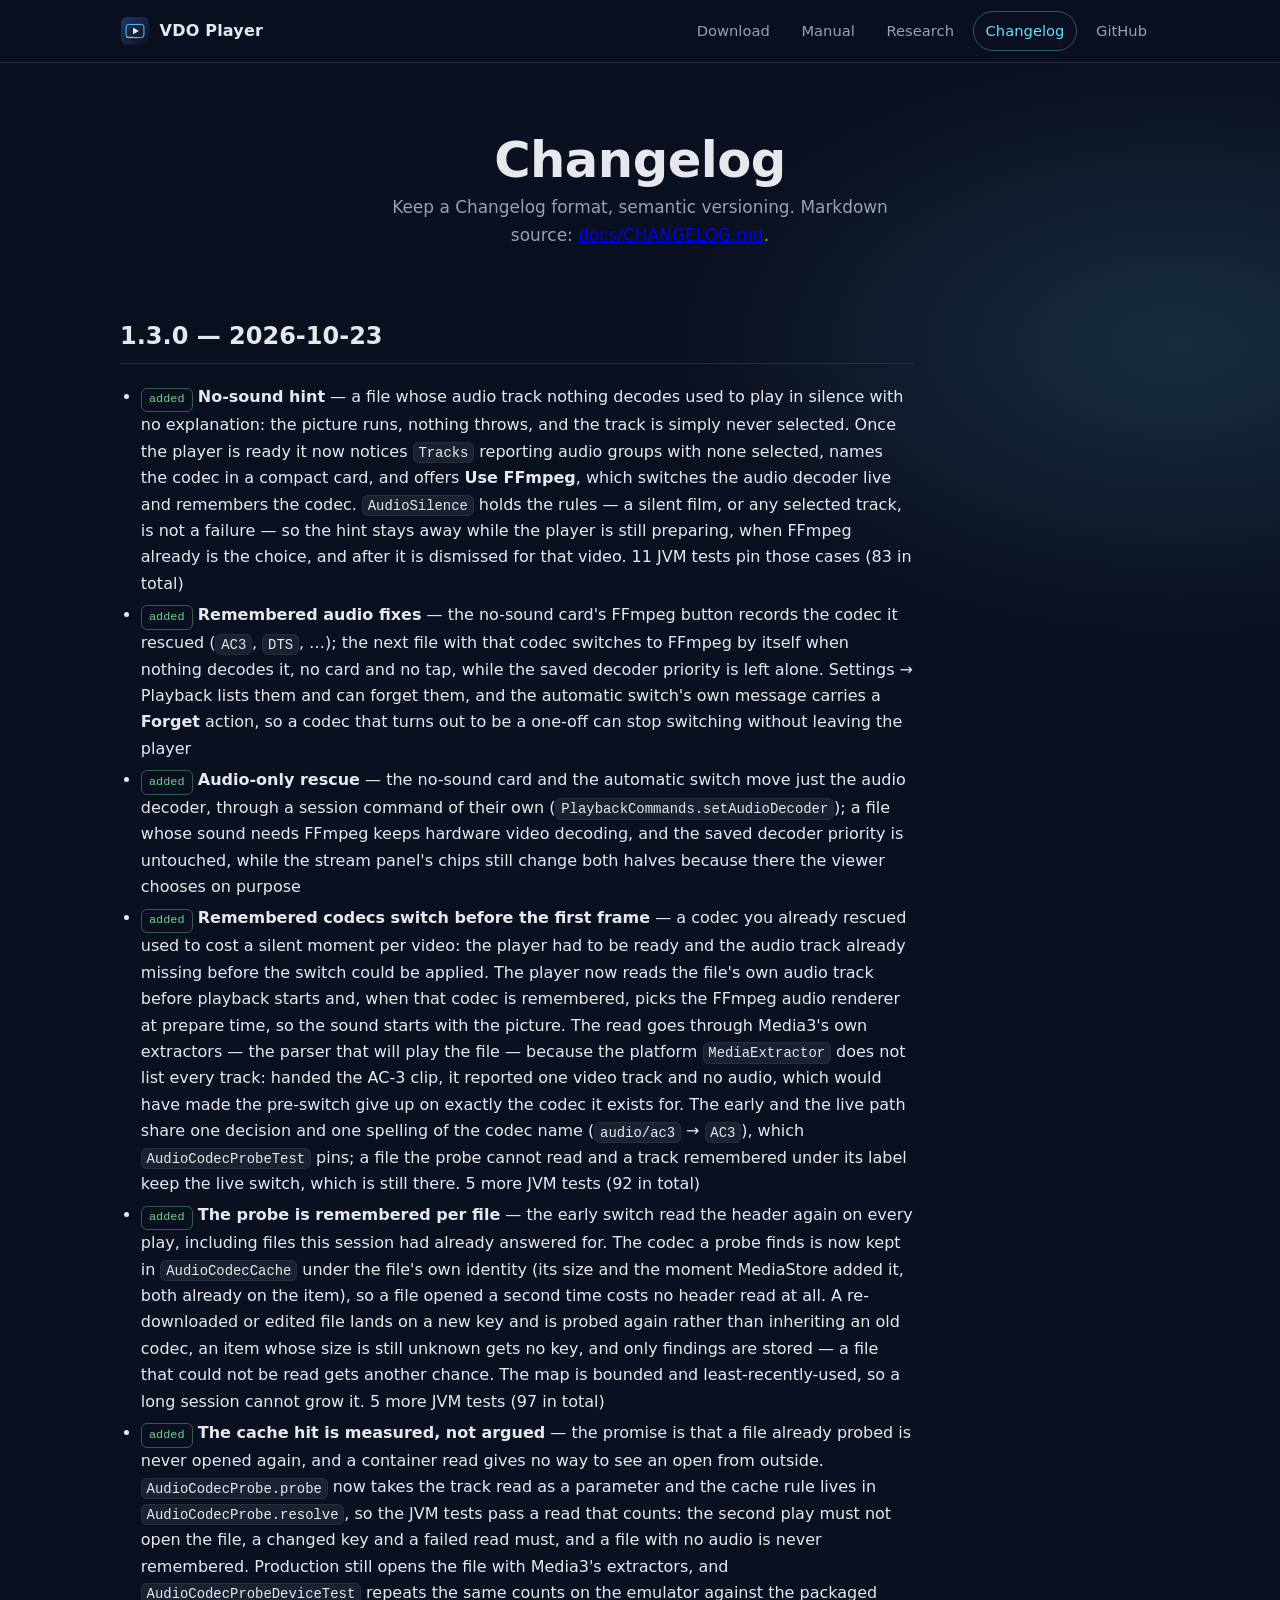
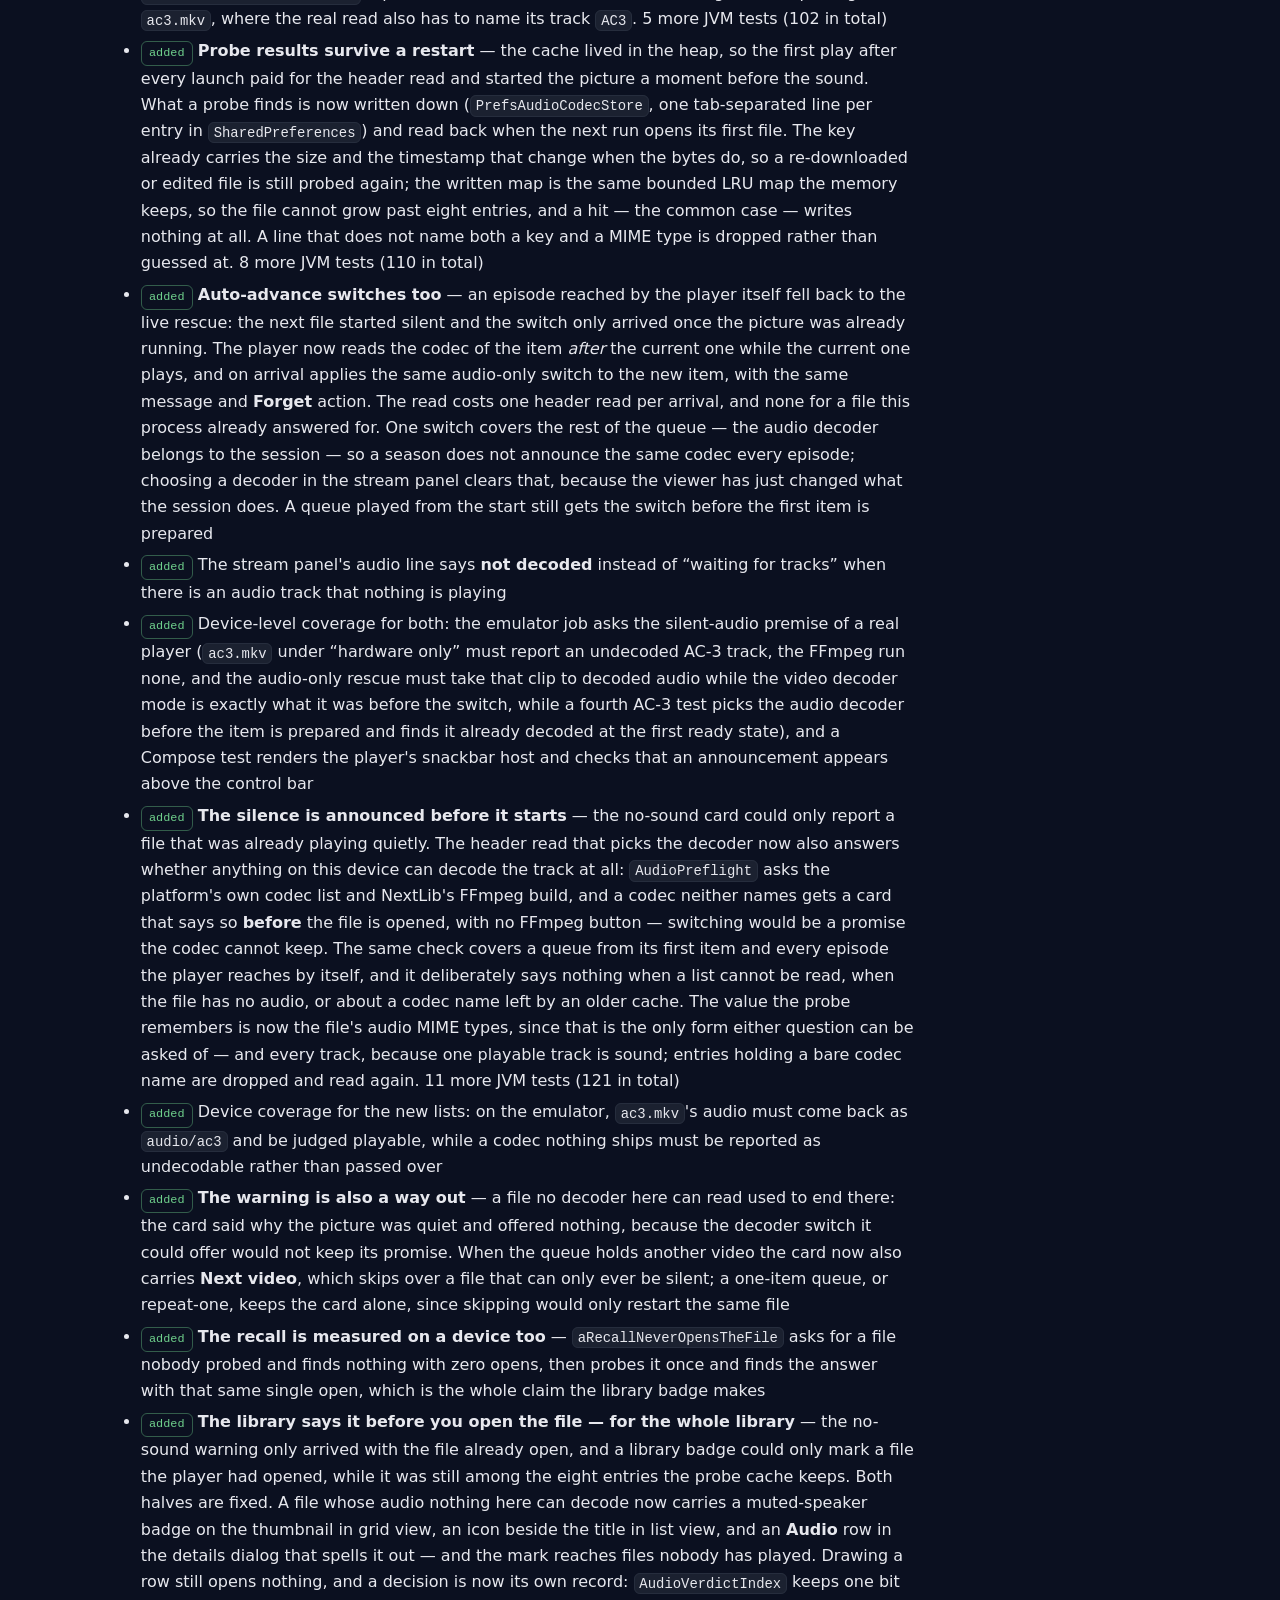
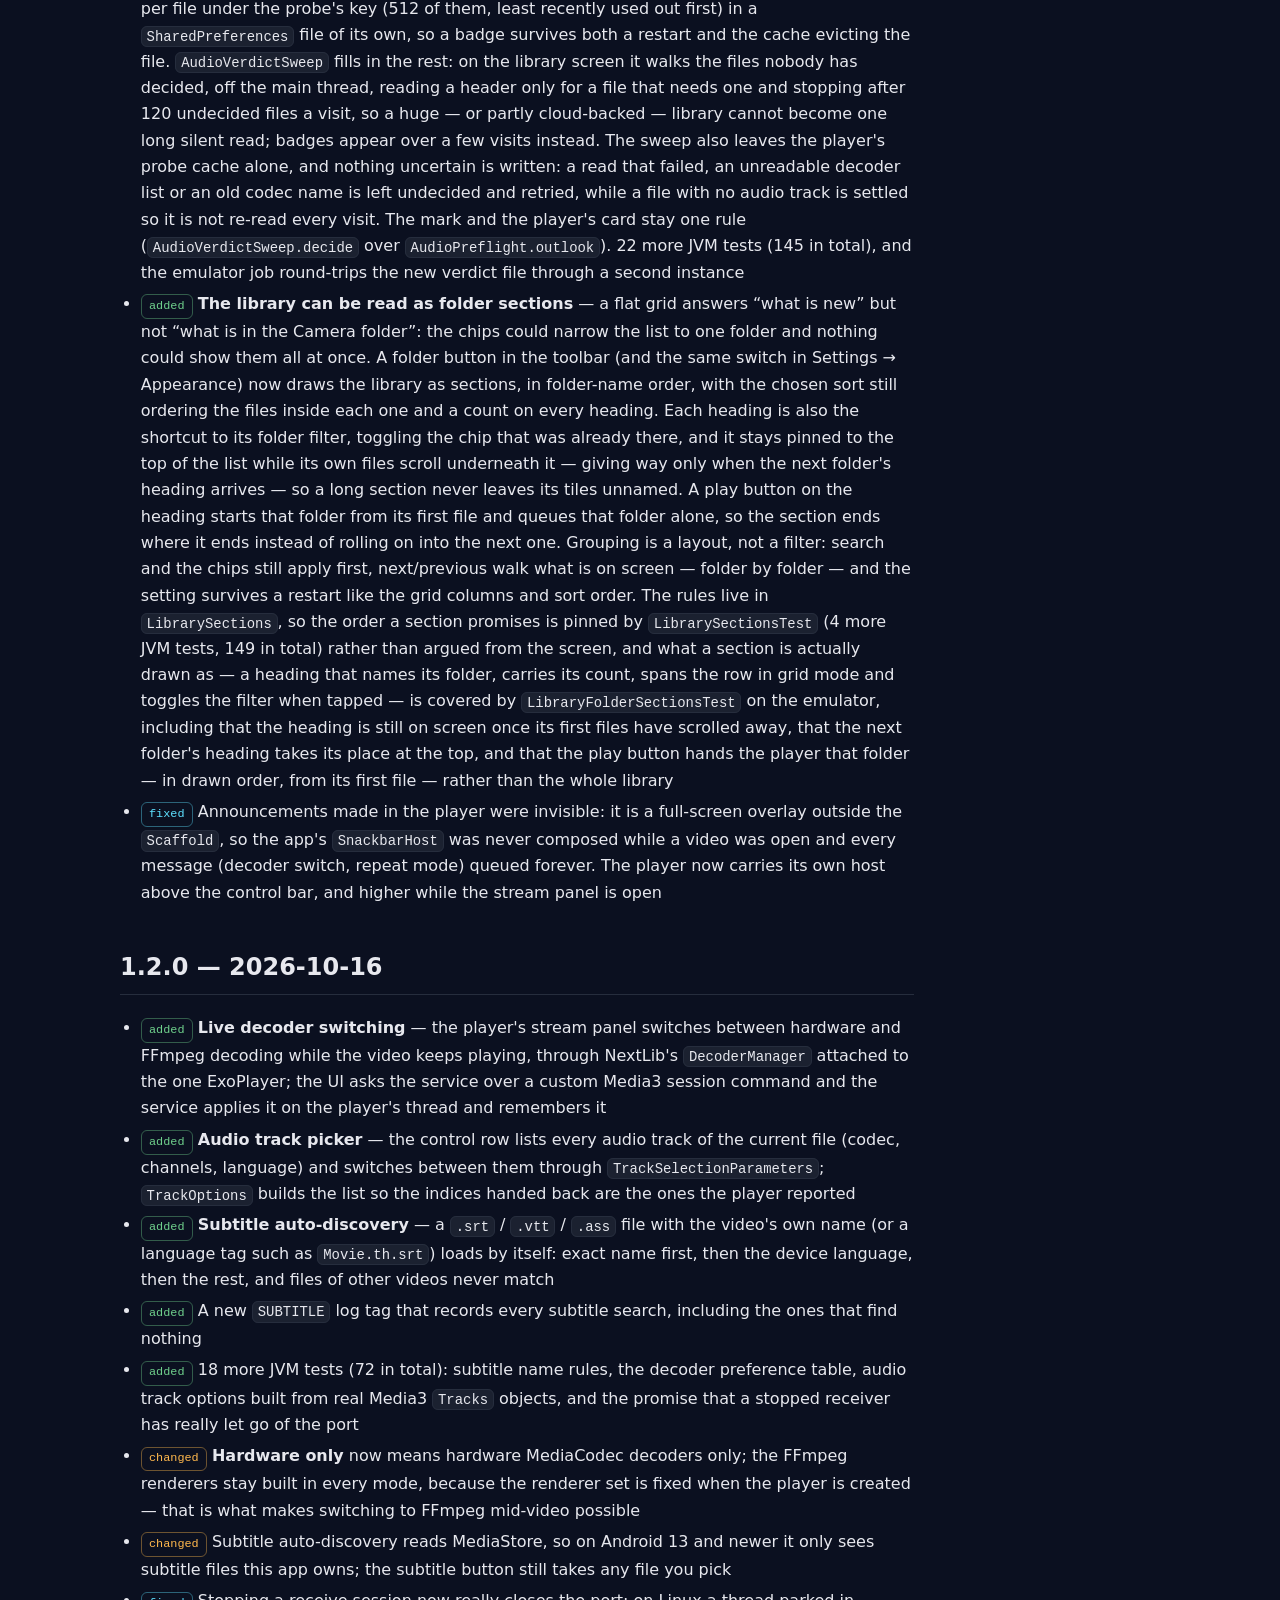
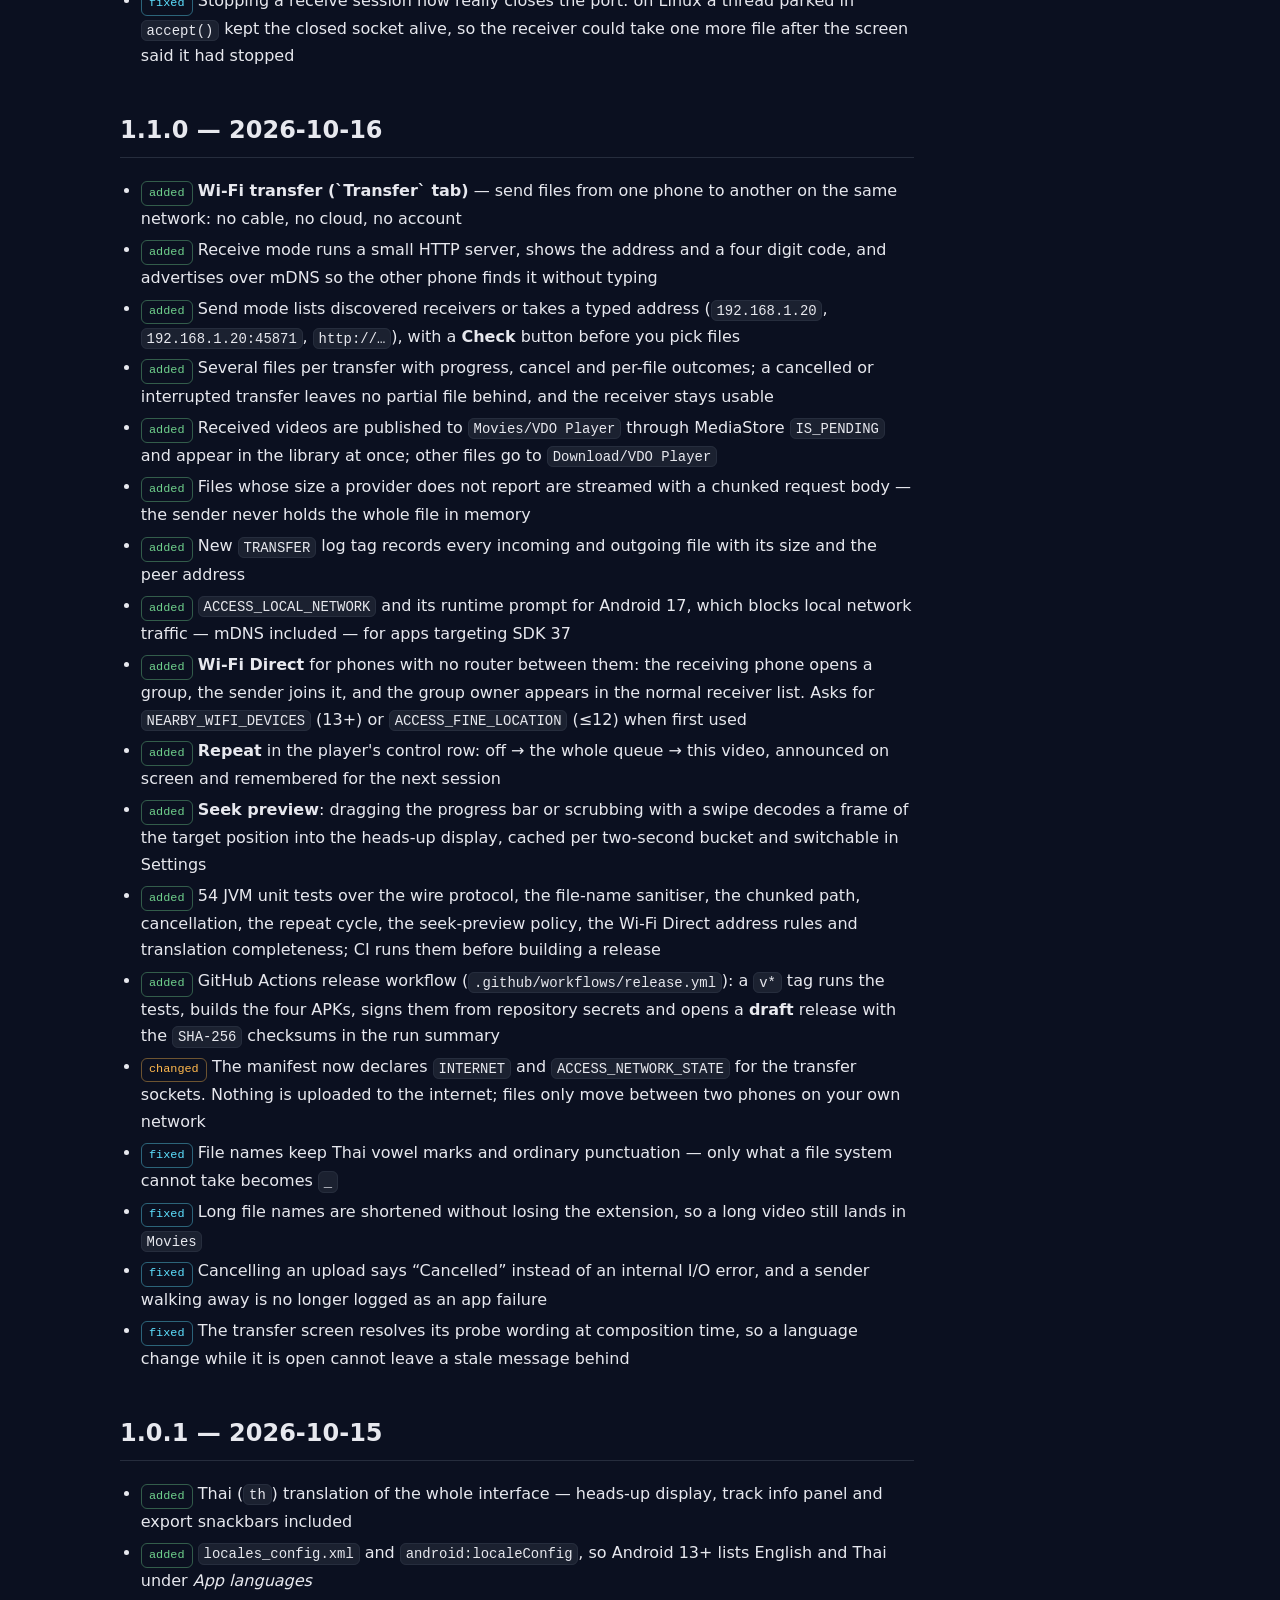
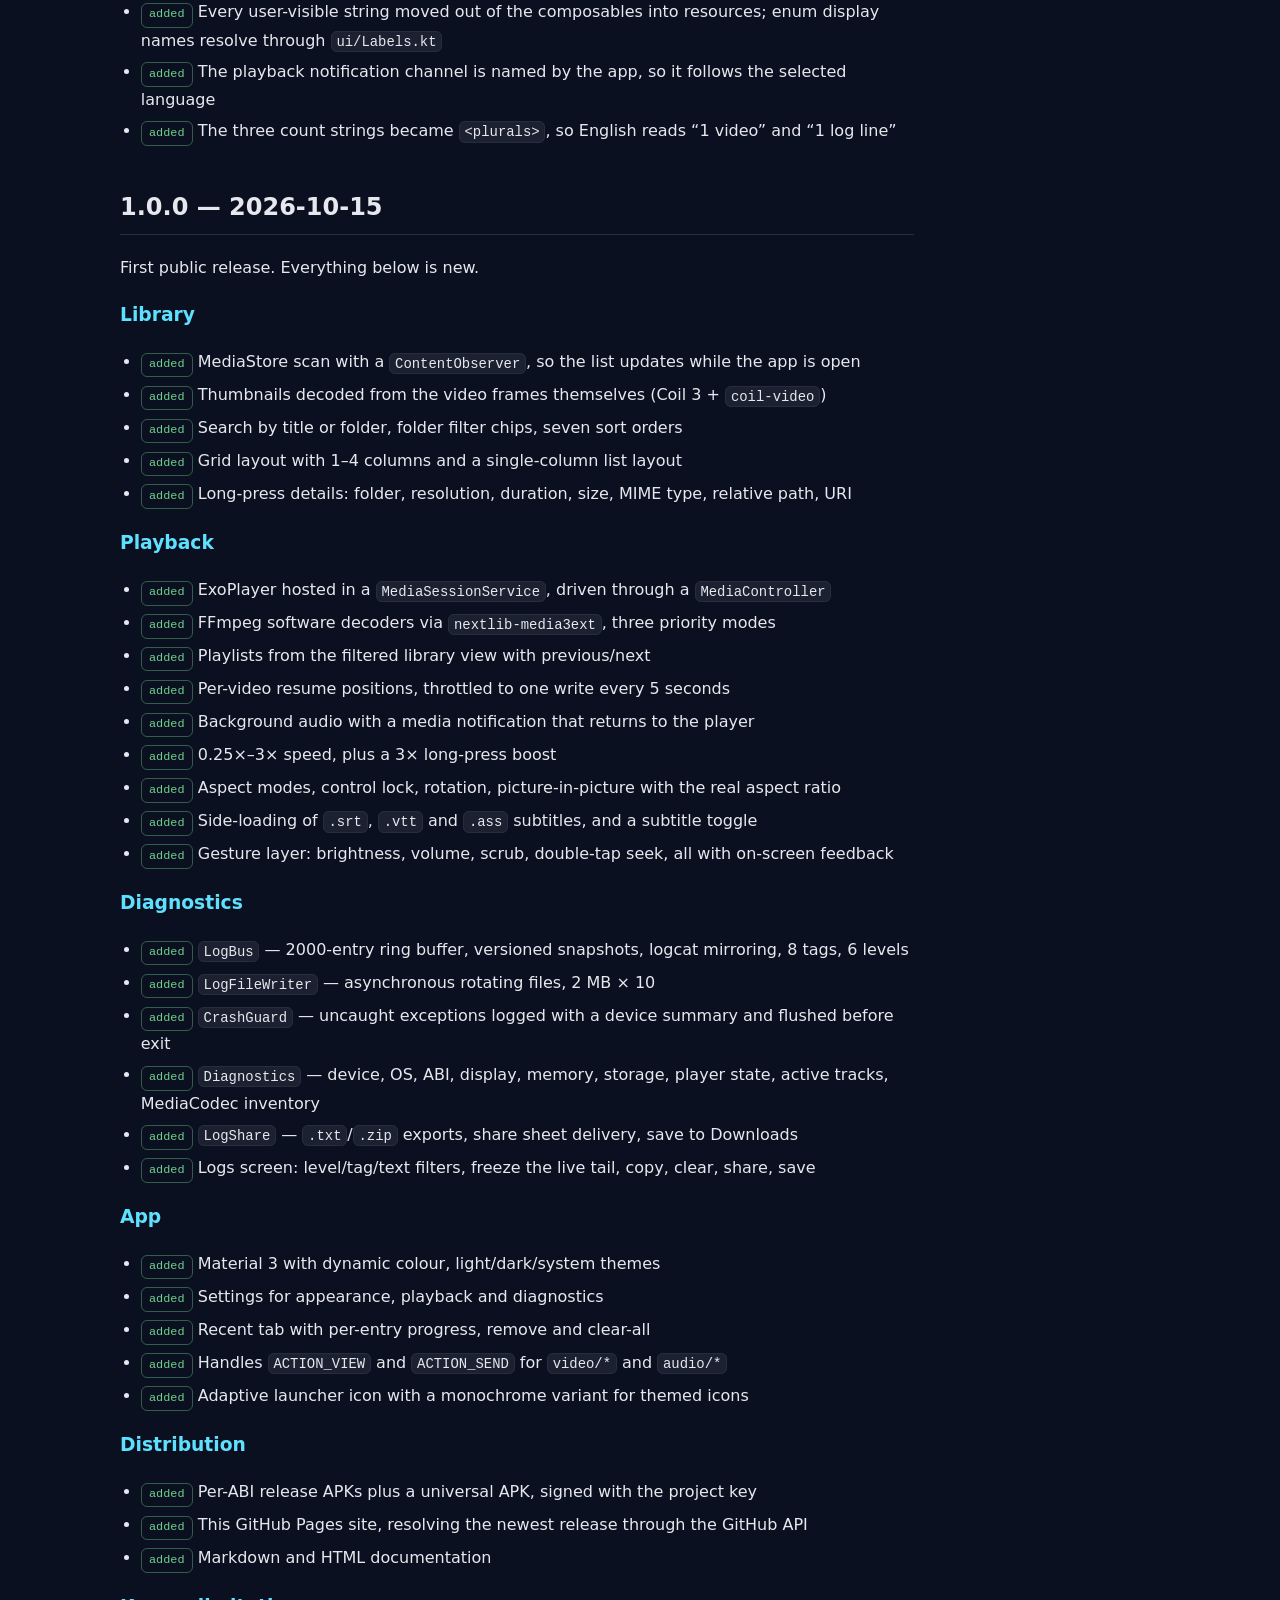
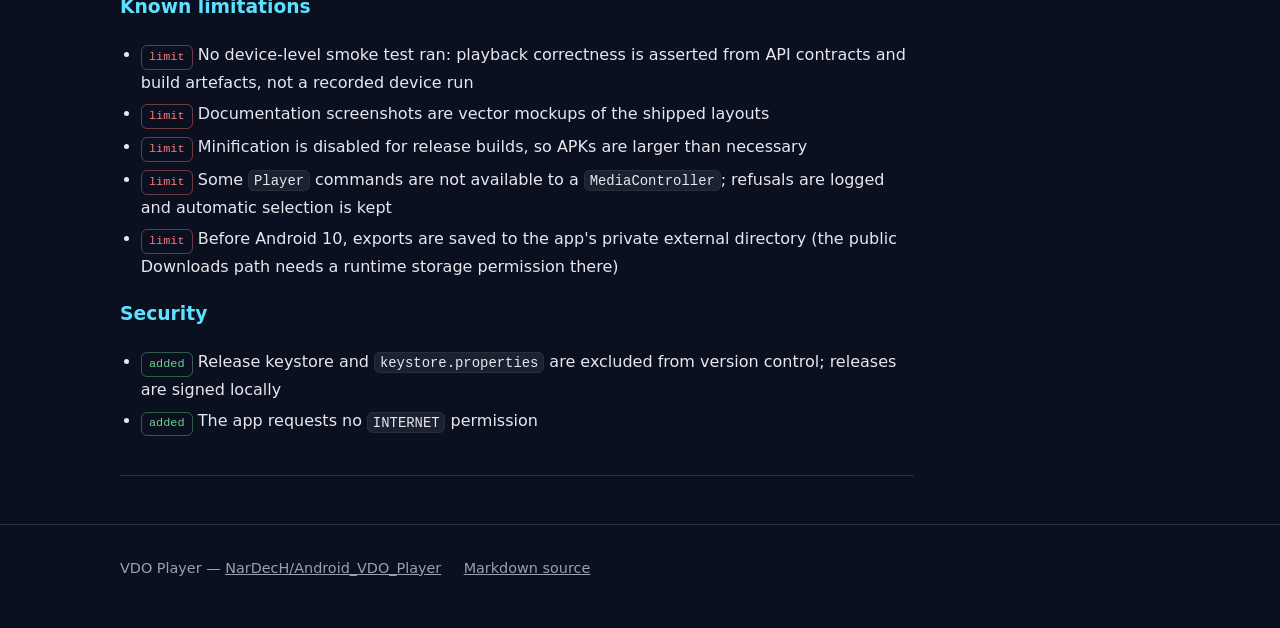
==== commit d38f1b7e: "Read the audio tracks with Media3's extractors, not the platform's The device run settled what the p" ====
--- a/docs/CHANGELOG.html
+++ b/docs/CHANGELOG.html
@@ -41,9 +41,9 @@
       <li><span class="tag added">added</span> <strong>No-sound hint</strong> — a file whose audio track nothing decodes used to play in silence with no explanation: the picture runs, nothing throws, and the track is simply never selected. Once the player is ready it now notices <code>Tracks</code> reporting audio groups with none selected, names the codec in a compact card, and offers <strong>Use FFmpeg</strong>, which switches the audio decoder live and remembers the codec. <code>AudioSilence</code> holds the rules — a silent film, or any selected track, is not a failure — so the hint stays away while the player is still preparing, when FFmpeg already is the choice, and after it is dismissed for that video. 11 JVM tests pin those cases (83 in total)</li>
       <li><span class="tag added">added</span> <strong>Remembered audio fixes</strong> — the no-sound card's FFmpeg button records the codec it rescued (<code>AC3</code>, <code>DTS</code>, …); the next file with that codec switches to FFmpeg by itself when nothing decodes it, no card and no tap, while the saved decoder priority is left alone. Settings → Playback lists them and can forget them, and the automatic switch's own message carries a <strong>Forget</strong> action, so a codec that turns out to be a one-off can stop switching without leaving the player</li>
       <li><span class="tag added">added</span> <strong>Audio-only rescue</strong> — the no-sound card and the automatic switch move just the audio decoder, through a session command of their own (<code>PlaybackCommands.setAudioDecoder</code>); a file whose sound needs FFmpeg keeps hardware video decoding, and the saved decoder priority is untouched, while the stream panel's chips still change both halves because there the viewer chooses on purpose</li>
-      <li><span class="tag added">added</span> <strong>Remembered codecs switch before the first frame</strong> — a codec you already rescued used to cost a silent moment per video: the player had to be ready and the audio track already missing before the switch could be applied. The player now reads the file's own audio track with <code>MediaExtractor</code> before playback starts and, when that codec is remembered, picks the FFmpeg audio renderer at prepare time, so the sound starts with the picture. The early and the live path share one decision and one spelling of the codec name (<code>audio/ac3</code> → <code>AC3</code>), which <code>AudioCodecProbeTest</code> pins; a file the probe cannot read and a track remembered under its label keep the live switch, which is still there. 5 more JVM tests (92 in total)</li>
+      <li><span class="tag added">added</span> <strong>Remembered codecs switch before the first frame</strong> — a codec you already rescued used to cost a silent moment per video: the player had to be ready and the audio track already missing before the switch could be applied. The player now reads the file's own audio track before playback starts and, when that codec is remembered, picks the FFmpeg audio renderer at prepare time, so the sound starts with the picture. The read goes through Media3's own extractors — the parser that will play the file — because the platform <code>MediaExtractor</code> does not list every track: handed the AC-3 clip, it reported one video track and no audio, which would have made the pre-switch give up on exactly the codec it exists for. The early and the live path share one decision and one spelling of the codec name (<code>audio/ac3</code> → <code>AC3</code>), which <code>AudioCodecProbeTest</code> pins; a file the probe cannot read and a track remembered under its label keep the live switch, which is still there. 5 more JVM tests (92 in total)</li>
       <li><span class="tag added">added</span> <strong>The probe is remembered per file</strong> — the early switch read the header again on every play, including files this session had already answered for. The codec a probe finds is now kept in <code>AudioCodecCache</code> under the file's own identity (its size and the moment MediaStore added it, both already on the item), so a file opened a second time costs no header read at all. A re-downloaded or edited file lands on a new key and is probed again rather than inheriting an old codec, an item whose size is still unknown gets no key, and only findings are stored — a file that could not be read gets another chance. The map is bounded and least-recently-used, so a long session cannot grow it. 5 more JVM tests (97 in total)</li>
-      <li><span class="tag added">added</span> <strong>The cache hit is measured, not argued</strong> — the promise is that a file already probed is never opened again, and <code>MediaExtractor</code> gives no way to see an open from outside. <code>AudioCodecProbe.probe</code> now takes the track read as a parameter and the cache rule lives in <code>AudioCodecProbe.resolve</code>, so the JVM tests pass a read that counts: the second play must not open the file, a changed key and a failed read must, and a file with no audio is never remembered. Production still opens the file with <code>MediaExtractor</code>, and <code>AudioCodecProbeDeviceTest</code> repeats the same counts on the emulator against the packaged <code>ac3.mkv</code>, where the real extractor also has to name its track <code>AC3</code>. 5 more JVM tests (102 in total)</li>
+      <li><span class="tag added">added</span> <strong>The cache hit is measured, not argued</strong> — the promise is that a file already probed is never opened again, and a container read gives no way to see an open from outside. <code>AudioCodecProbe.probe</code> now takes the track read as a parameter and the cache rule lives in <code>AudioCodecProbe.resolve</code>, so the JVM tests pass a read that counts: the second play must not open the file, a changed key and a failed read must, and a file with no audio is never remembered. Production still opens the file with Media3's extractors, and <code>AudioCodecProbeDeviceTest</code> repeats the same counts on the emulator against the packaged <code>ac3.mkv</code>, where the real read also has to name its track <code>AC3</code>. 5 more JVM tests (102 in total)</li>
       <li><span class="tag added">added</span> <strong>Probe results survive a restart</strong> — the cache lived in the heap, so the first play after every launch paid for the header read and started the picture a moment before the sound. What a probe finds is now written down (<code>PrefsAudioCodecStore</code>, one tab-separated line per entry in <code>SharedPreferences</code>) and read back when the next run opens its first file. The key already carries the size and the timestamp that change when the bytes do, so a re-downloaded or edited file is still probed again; the written map is the same bounded LRU map the memory keeps, so the file cannot grow past eight entries, and a hit — the common case — writes nothing at all. A line that does not name both a key and a MIME type is dropped rather than guessed at. 8 more JVM tests (110 in total)</li>
       <li><span class="tag added">added</span> <strong>Auto-advance switches too</strong> — an episode reached by the player itself fell back to the live rescue: the next file started silent and the switch only arrived once the picture was already running. The player now reads the codec of the item <em>after</em> the current one while the current one plays, and on arrival applies the same audio-only switch to the new item, with the same message and <strong>Forget</strong> action. The read costs one header read per arrival, and none for a file this process already answered for. One switch covers the rest of the queue — the audio decoder belongs to the session — so a season does not announce the same codec every episode; choosing a decoder in the stream panel clears that, because the viewer has just changed what the session does. A queue played from the start still gets the switch before the first item is prepared</li>
       <li><span class="tag added">added</span> The stream panel's audio line says <strong>not decoded</strong> instead of “waiting for tracks” when there is an audio track that nothing is playing</li>
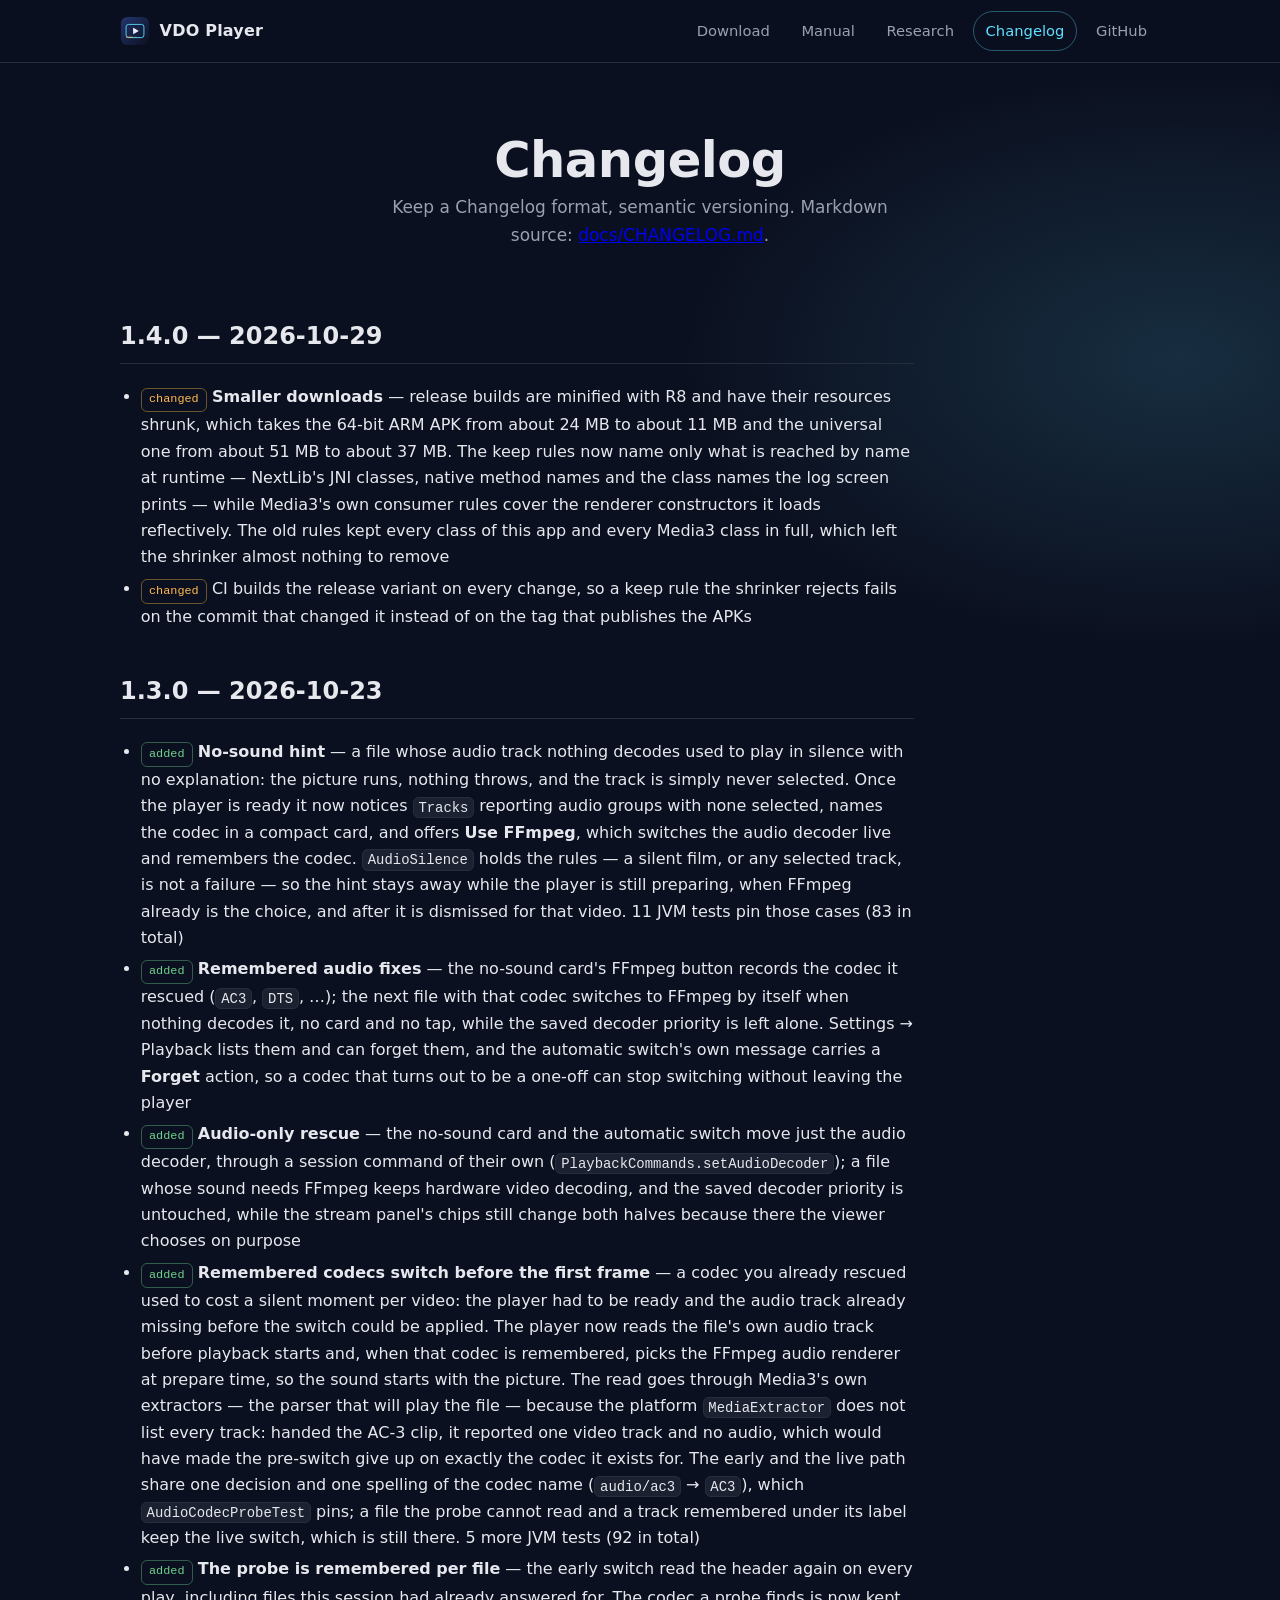
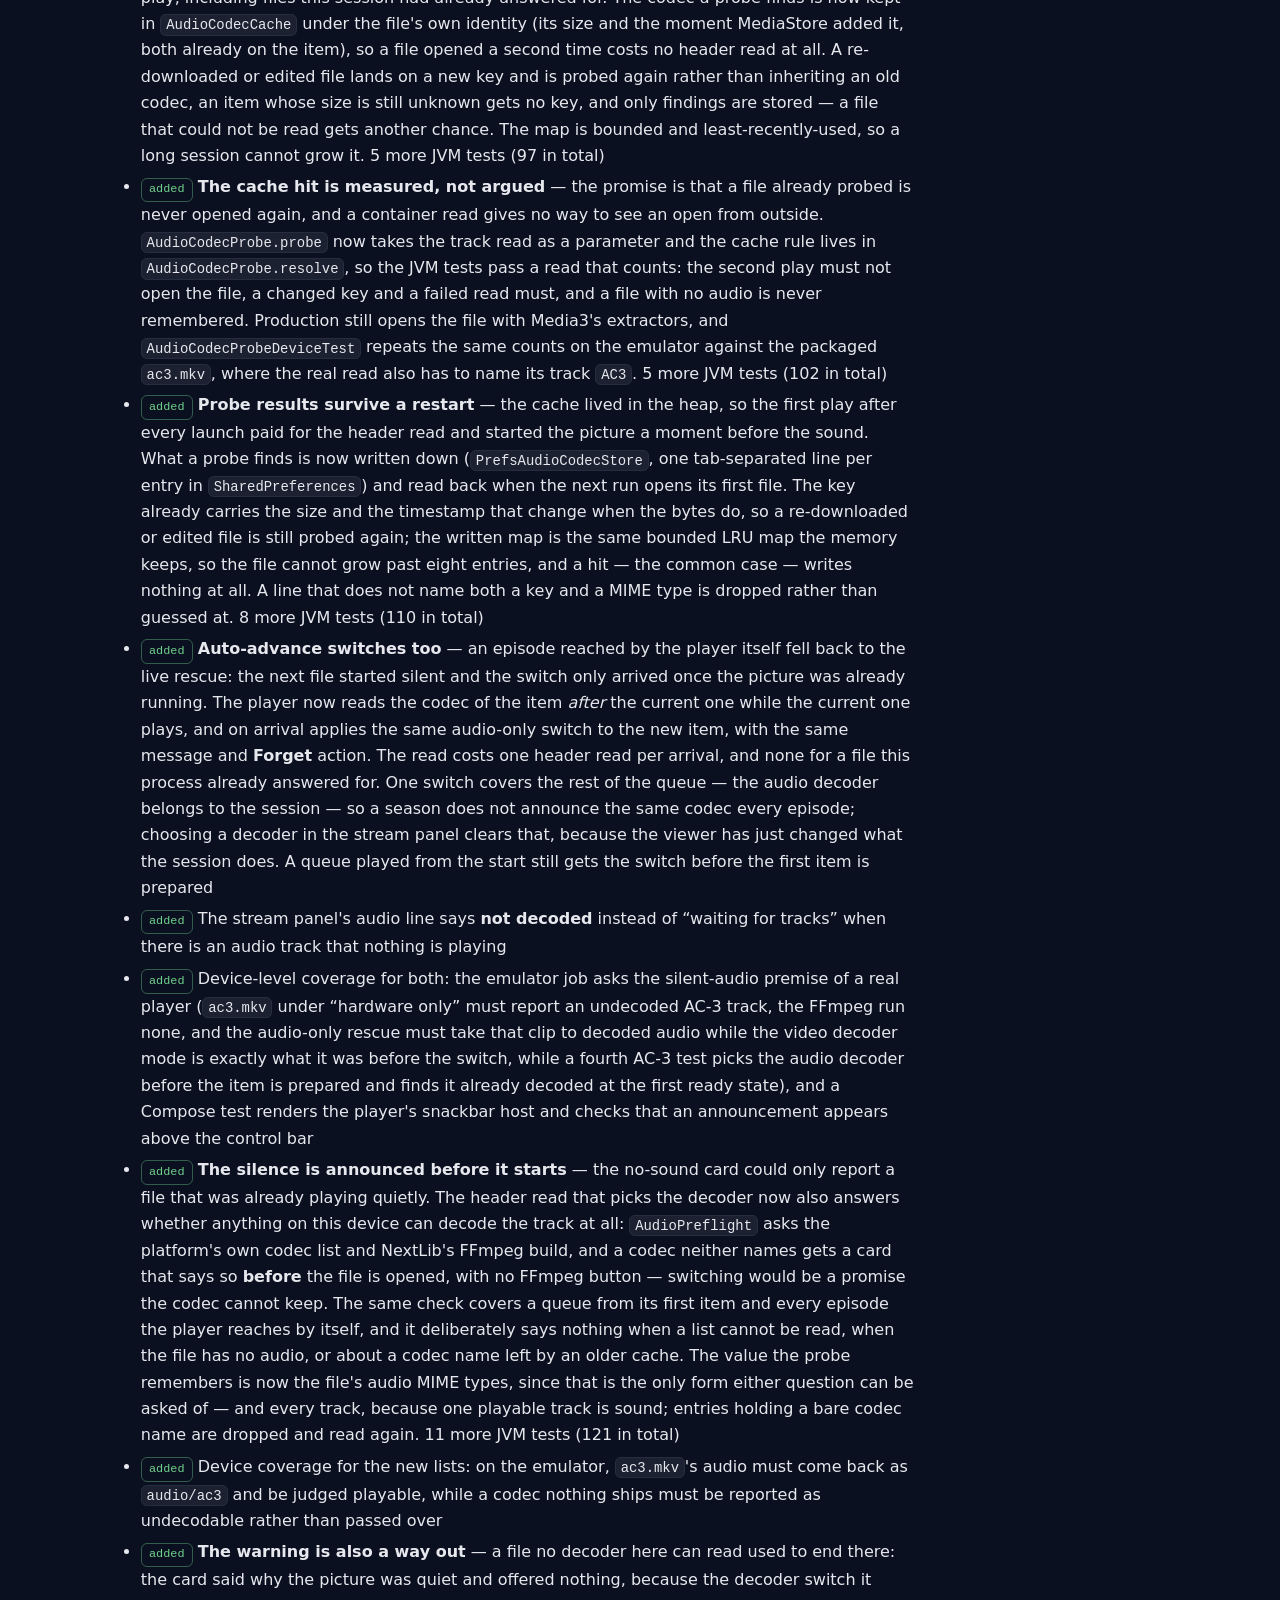
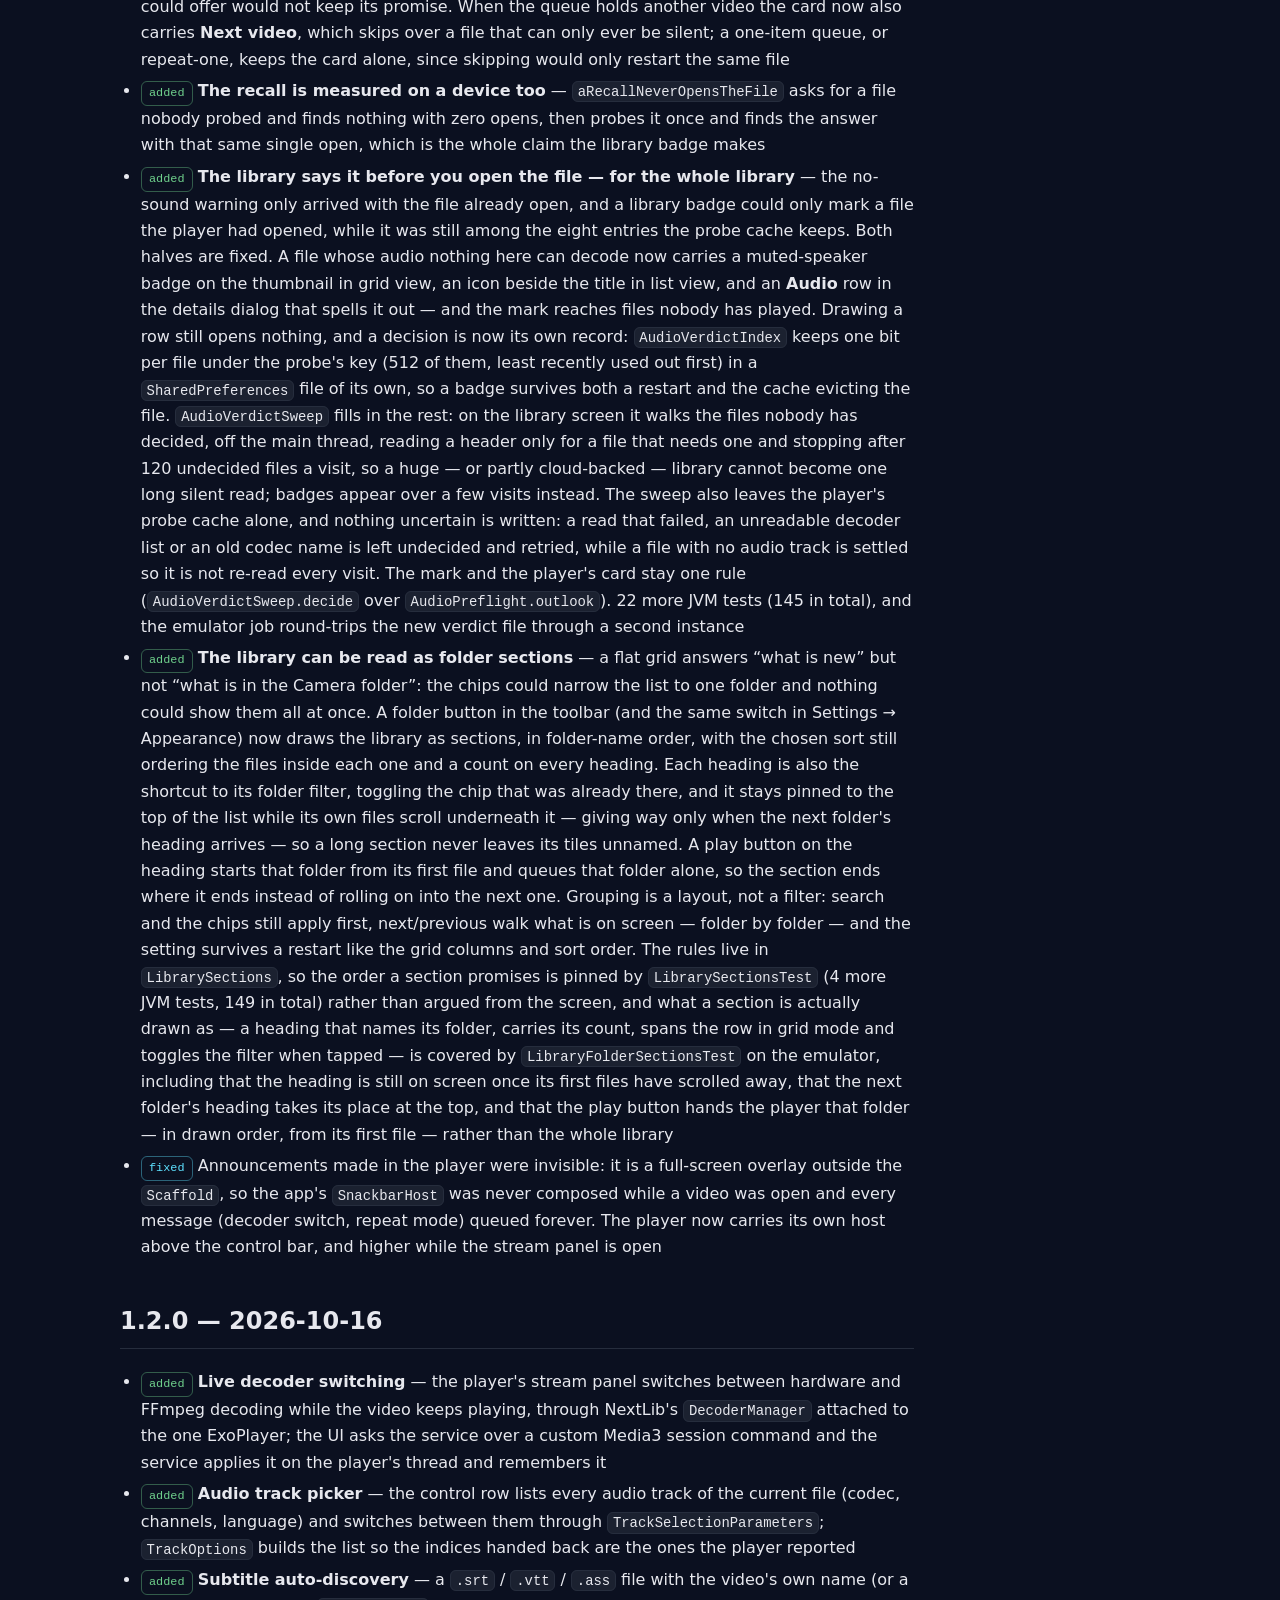
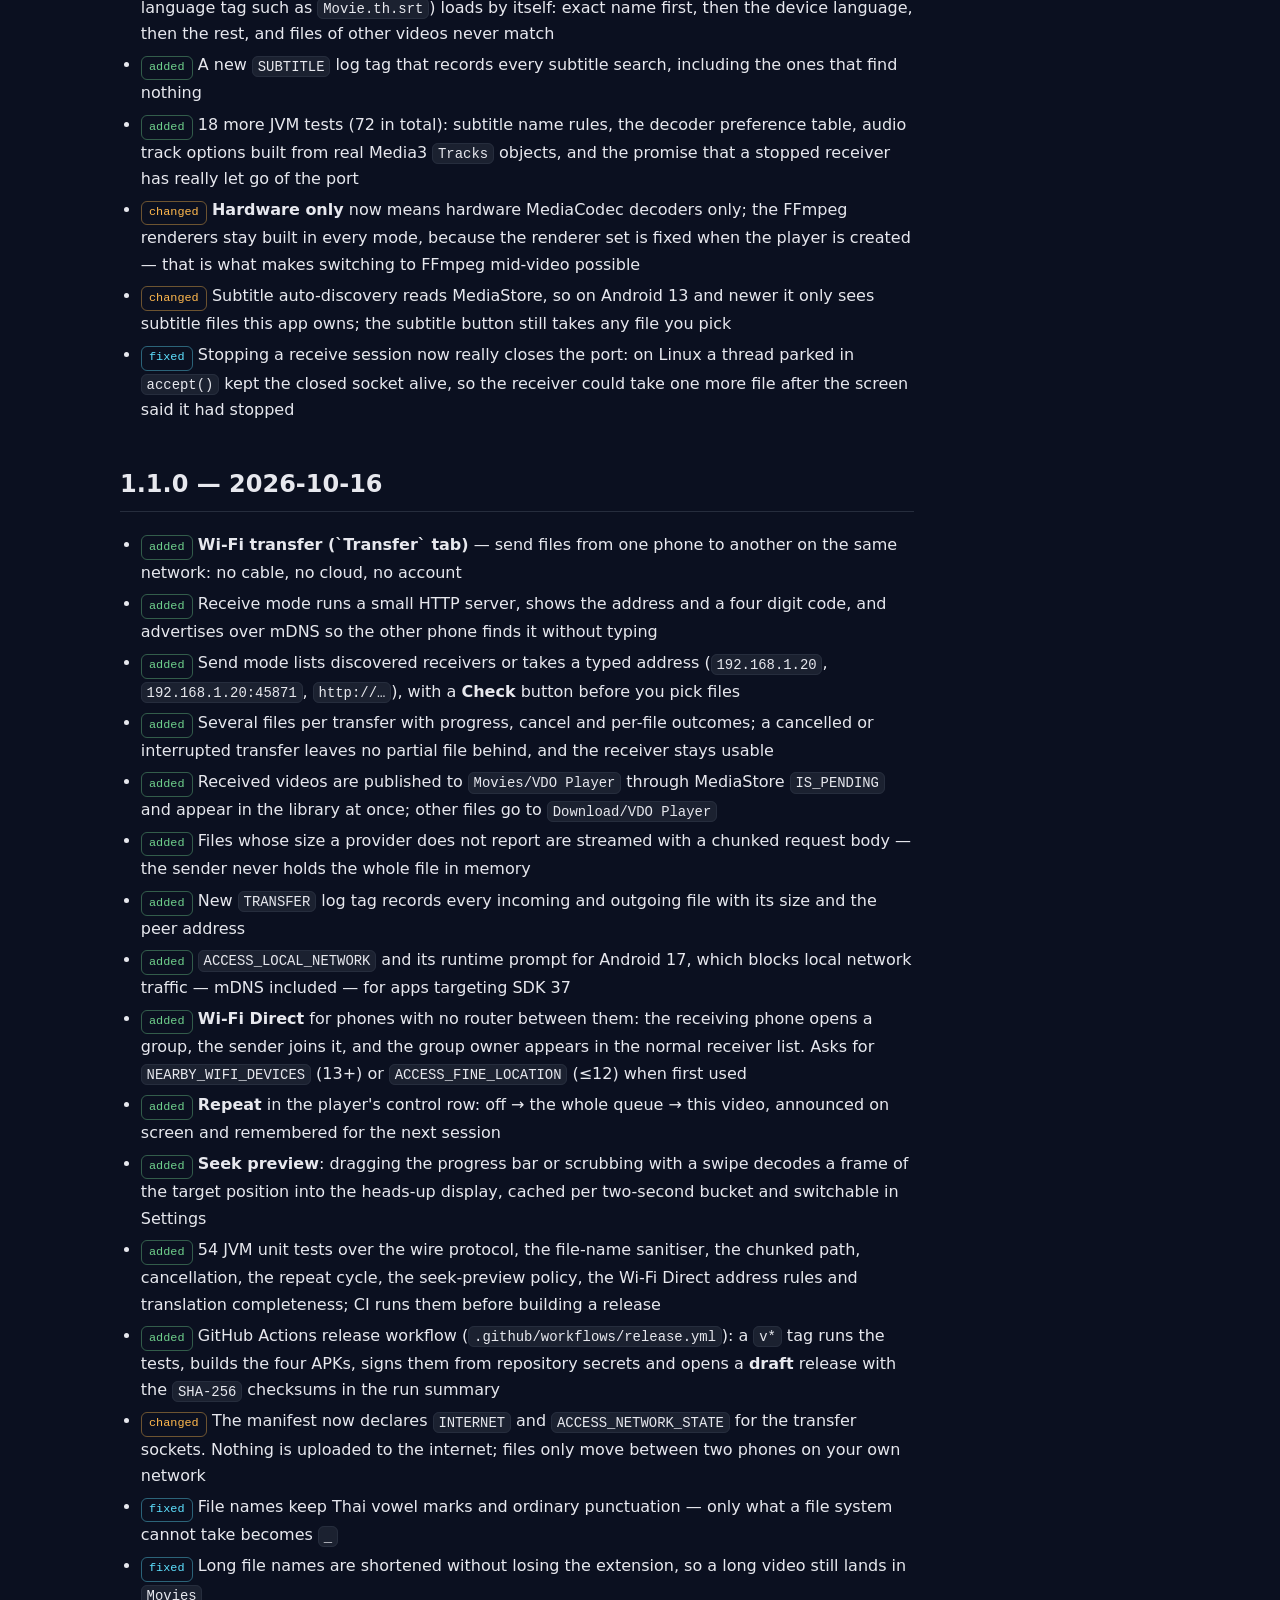
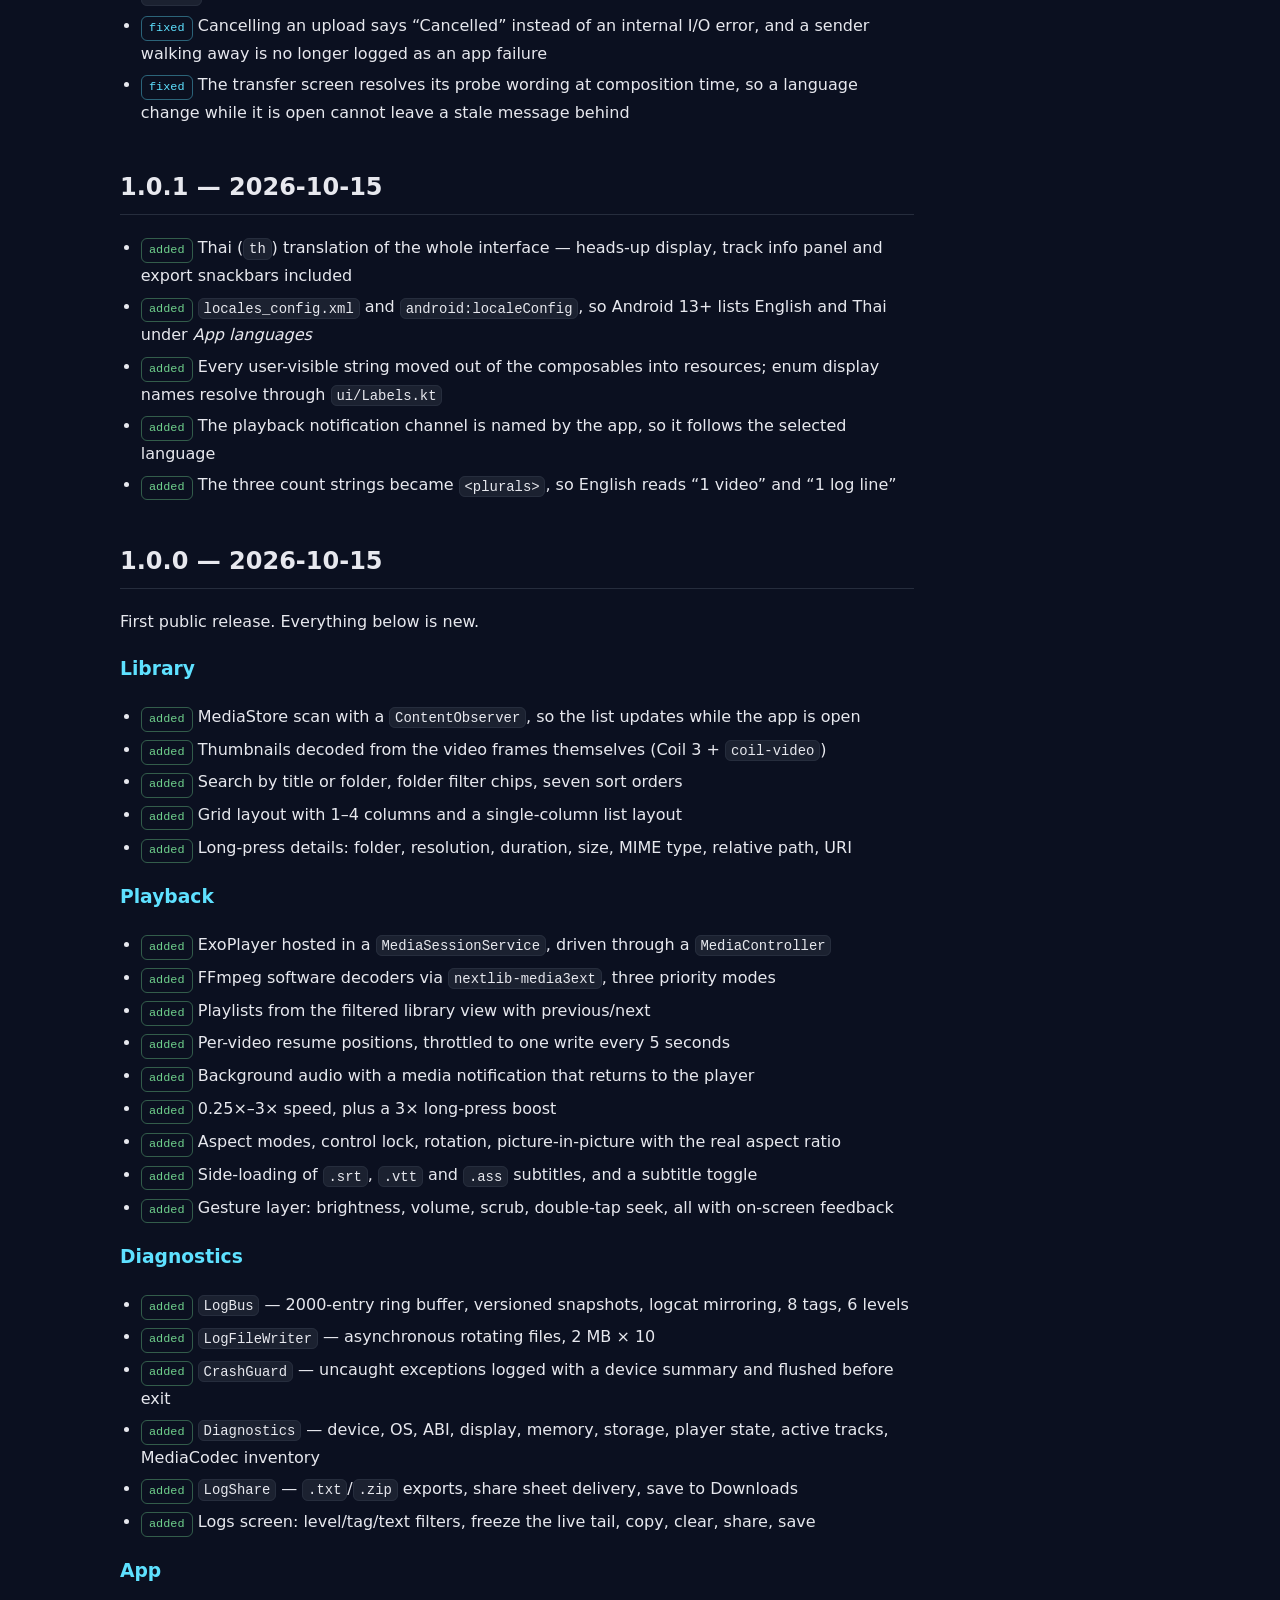
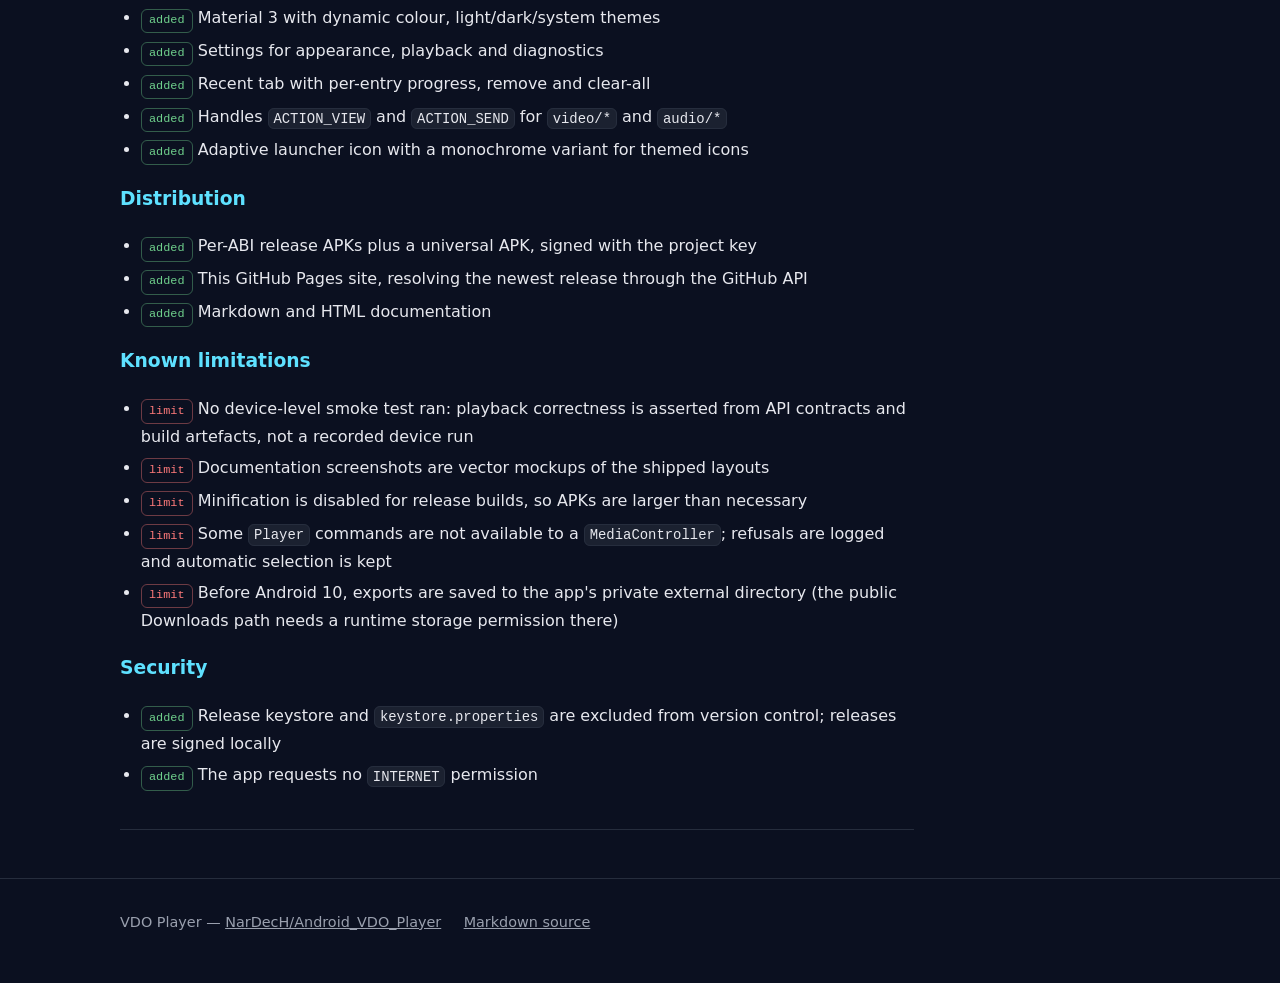
==== commit 332e2a1a: "Prepare 1.4.0 around the smaller download The only thing a user gets in this release is a smaller AP" ====
--- a/docs/CHANGELOG.html
+++ b/docs/CHANGELOG.html
@@ -35,6 +35,12 @@
   </section>
 
   <article class="prose">
+
+    <h2 id="v1-4-0">1.4.0 — 2026-10-29</h2>
+    <ul>
+      <li><span class="tag changed">changed</span> <strong>Smaller downloads</strong> — release builds are minified with R8 and have their resources shrunk, which takes the 64-bit ARM APK from about 24 MB to about 11 MB and the universal one from about 51 MB to about 37 MB. The keep rules now name only what is reached by name at runtime — NextLib's JNI classes, native method names and the class names the log screen prints — while Media3's own consumer rules cover the renderer constructors it loads reflectively. The old rules kept every class of this app and every Media3 class in full, which left the shrinker almost nothing to remove</li>
+      <li><span class="tag changed">changed</span> CI builds the release variant on every change, so a keep rule the shrinker rejects fails on the commit that changed it instead of on the tag that publishes the APKs</li>
+    </ul>
 
     <h2 id="v1-3-0">1.3.0 — 2026-10-23</h2>
     <ul>
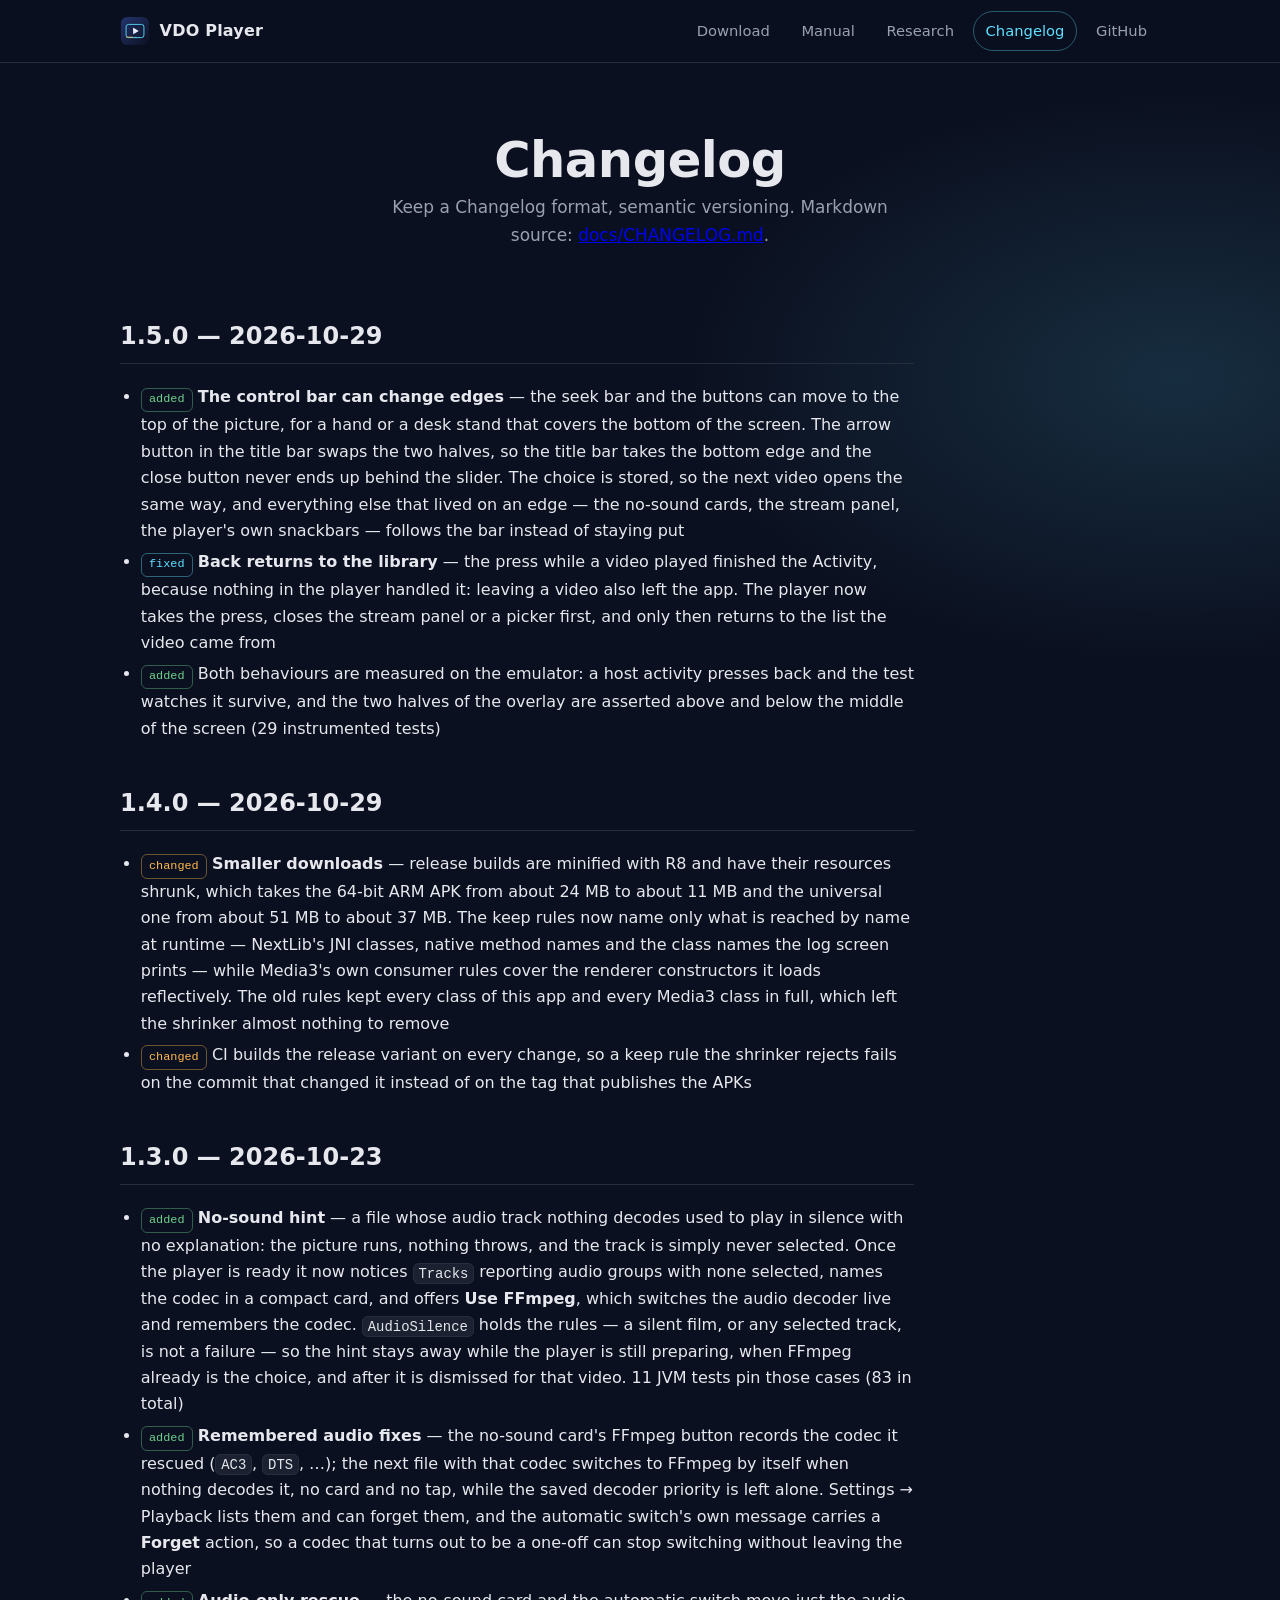
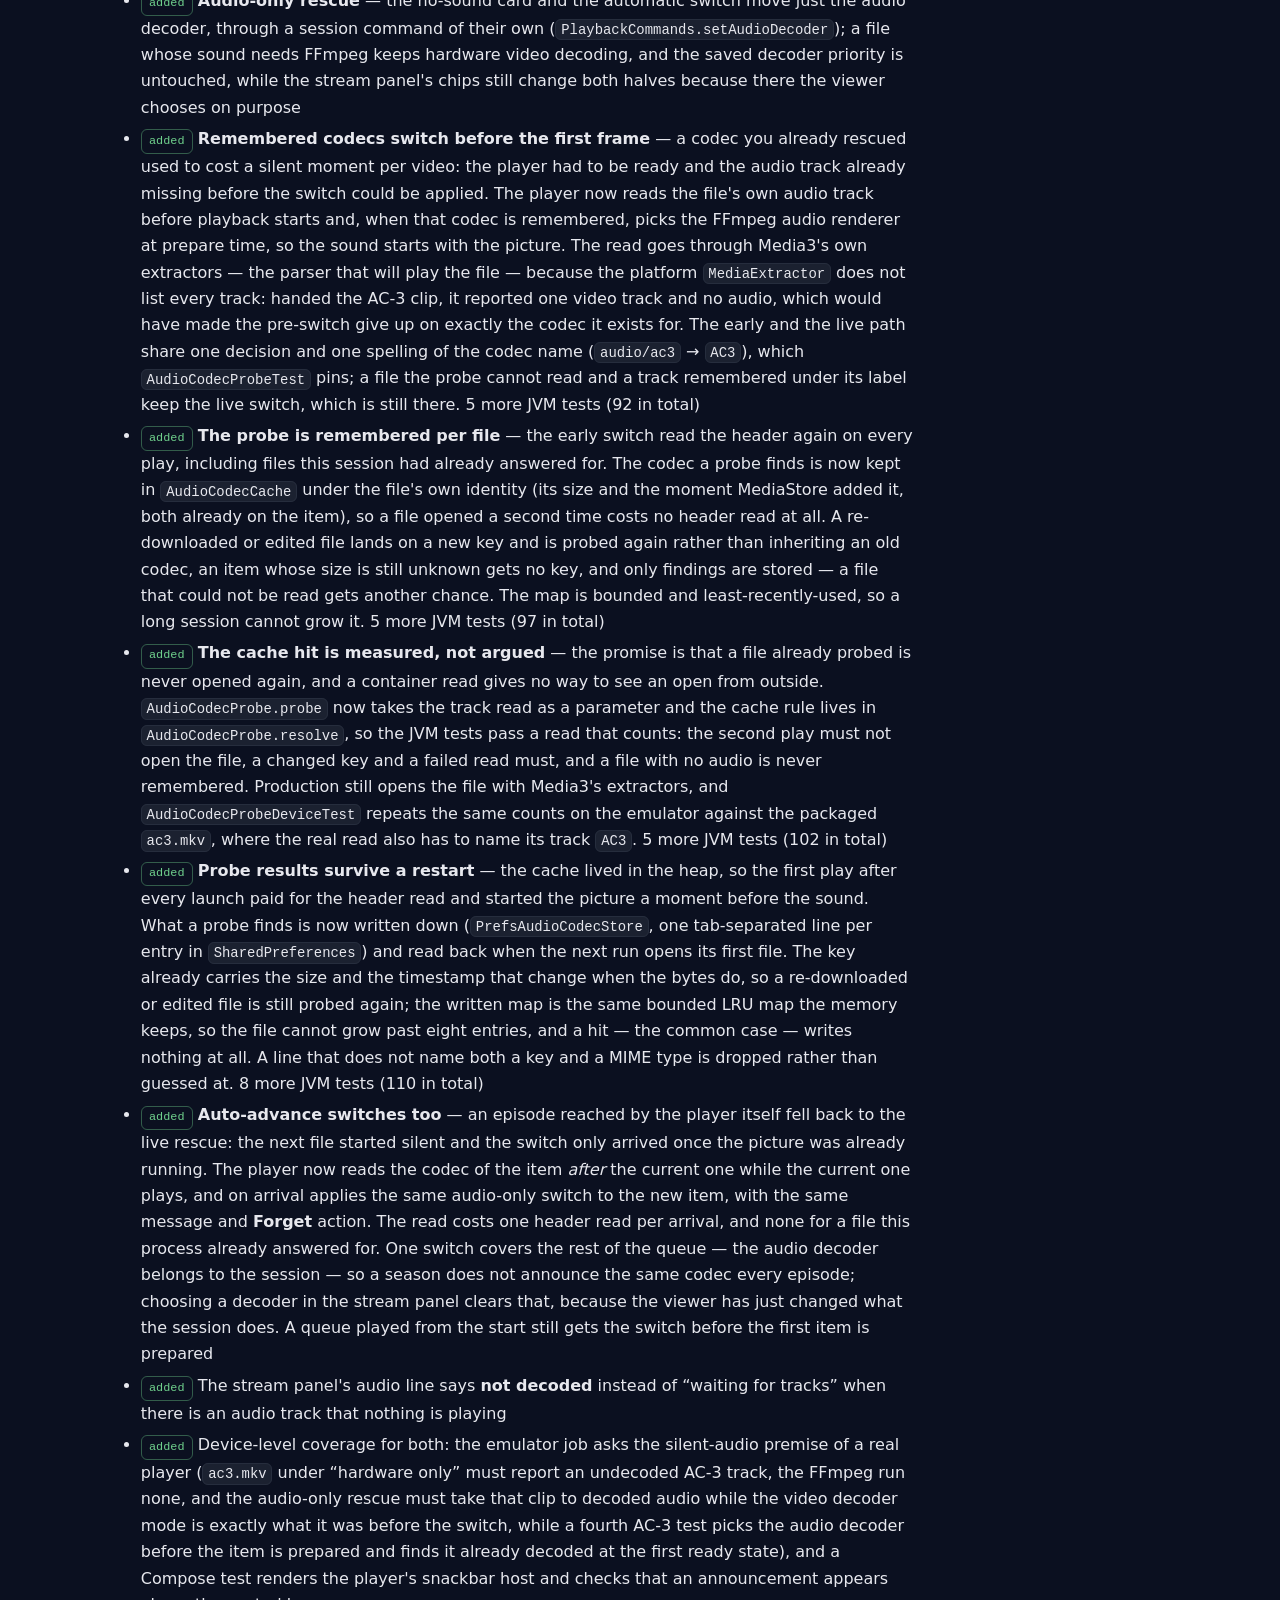
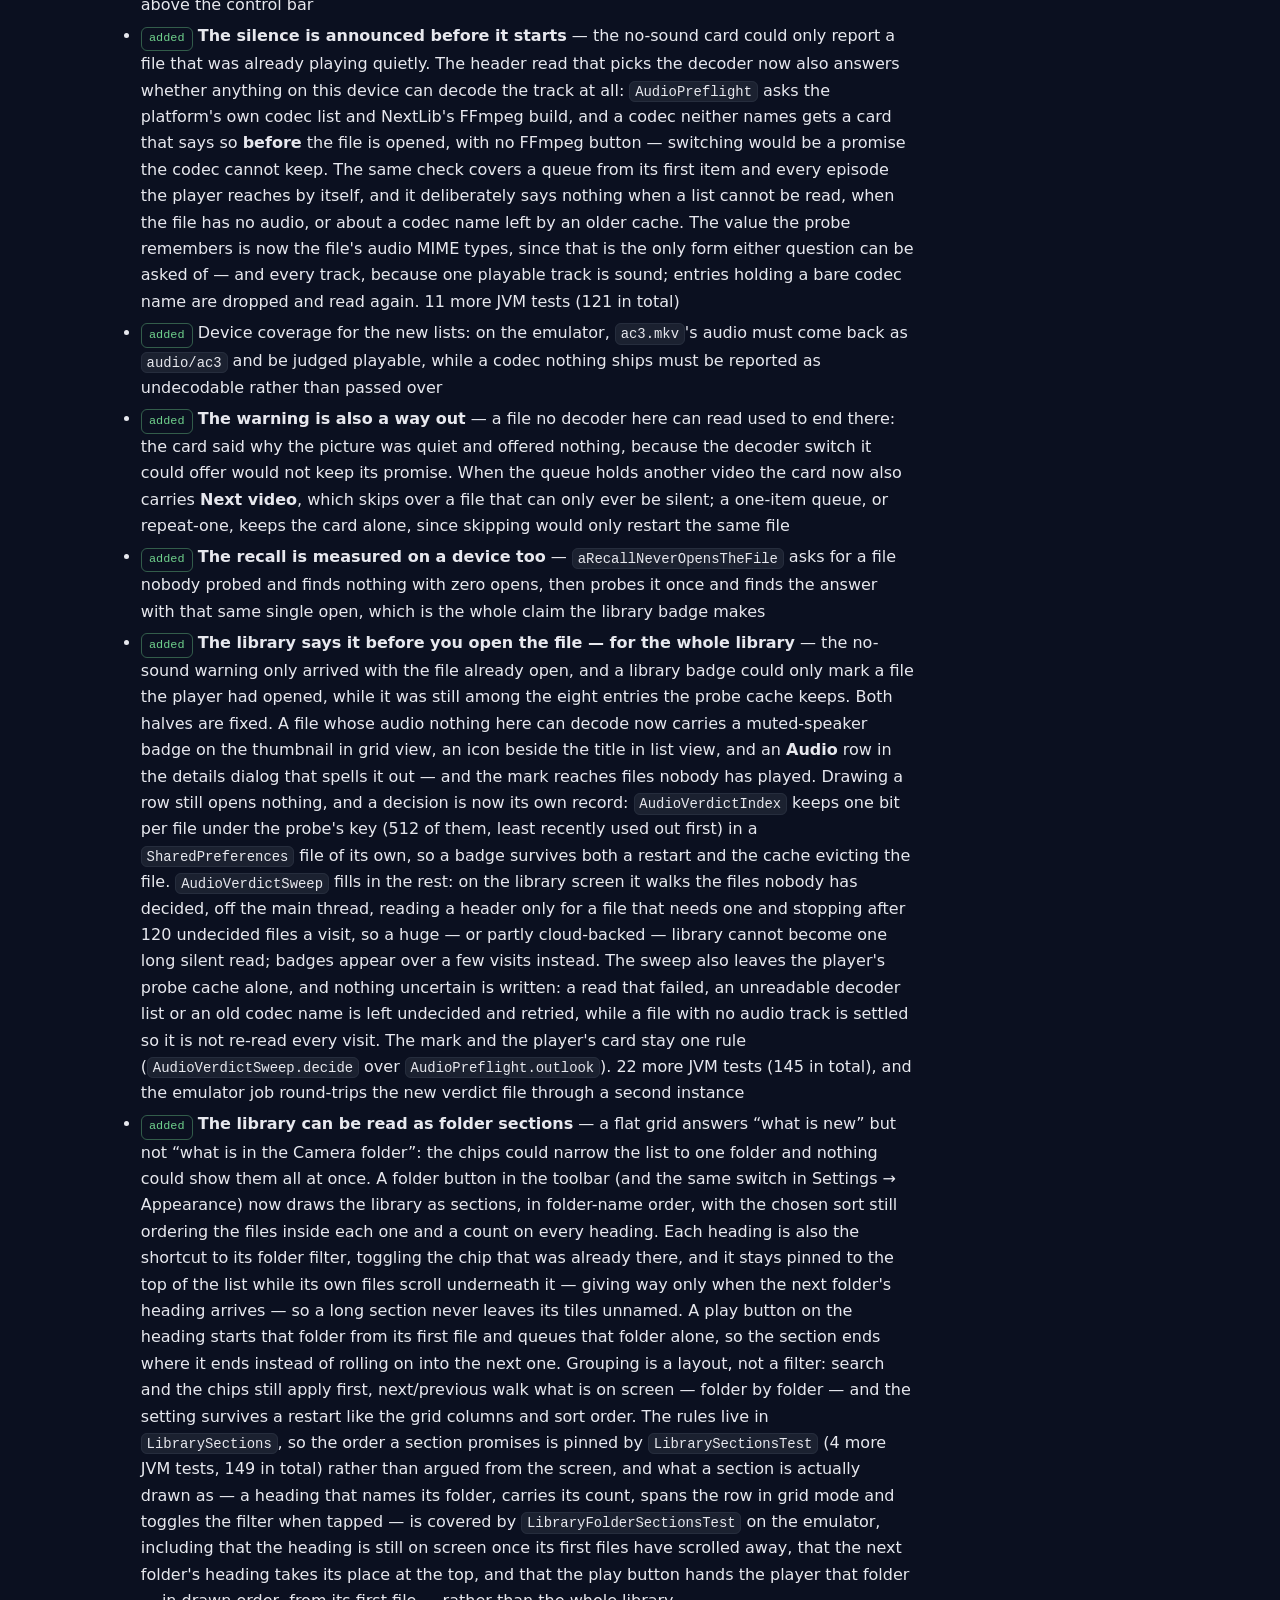
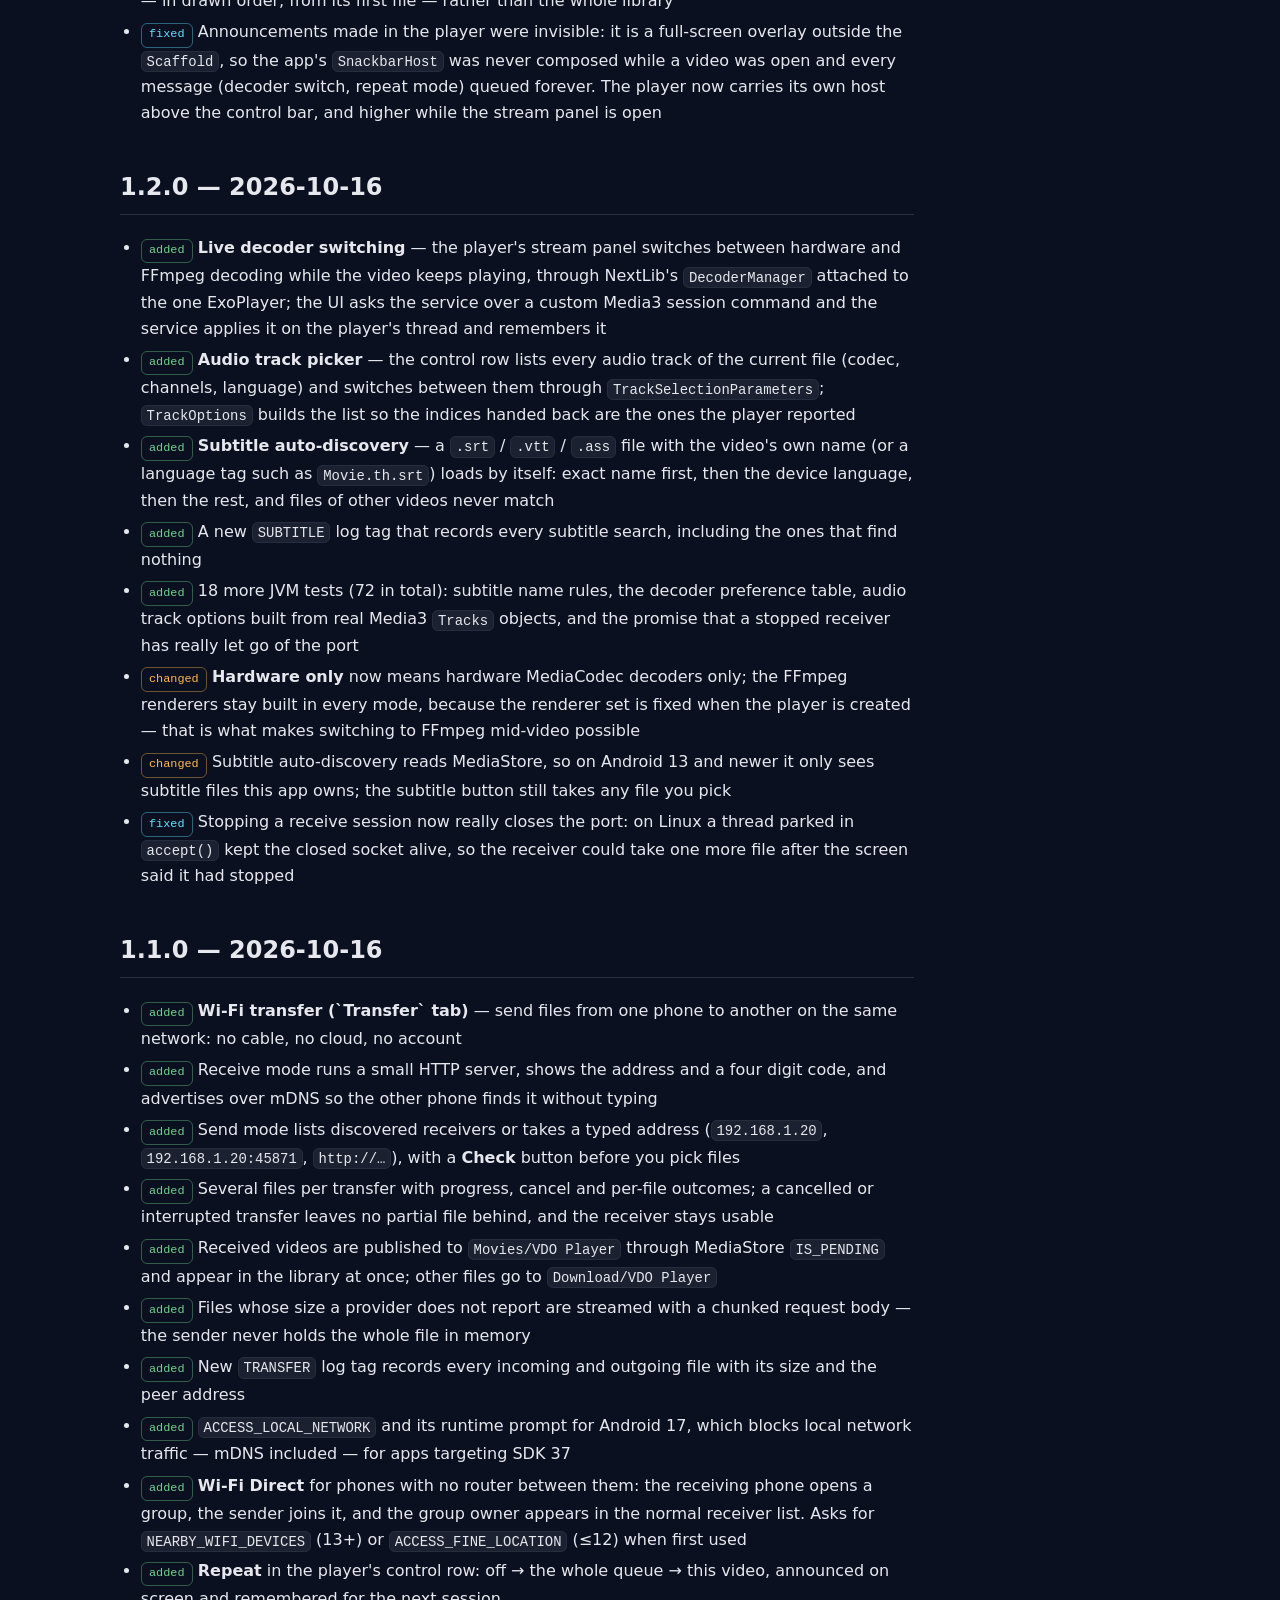
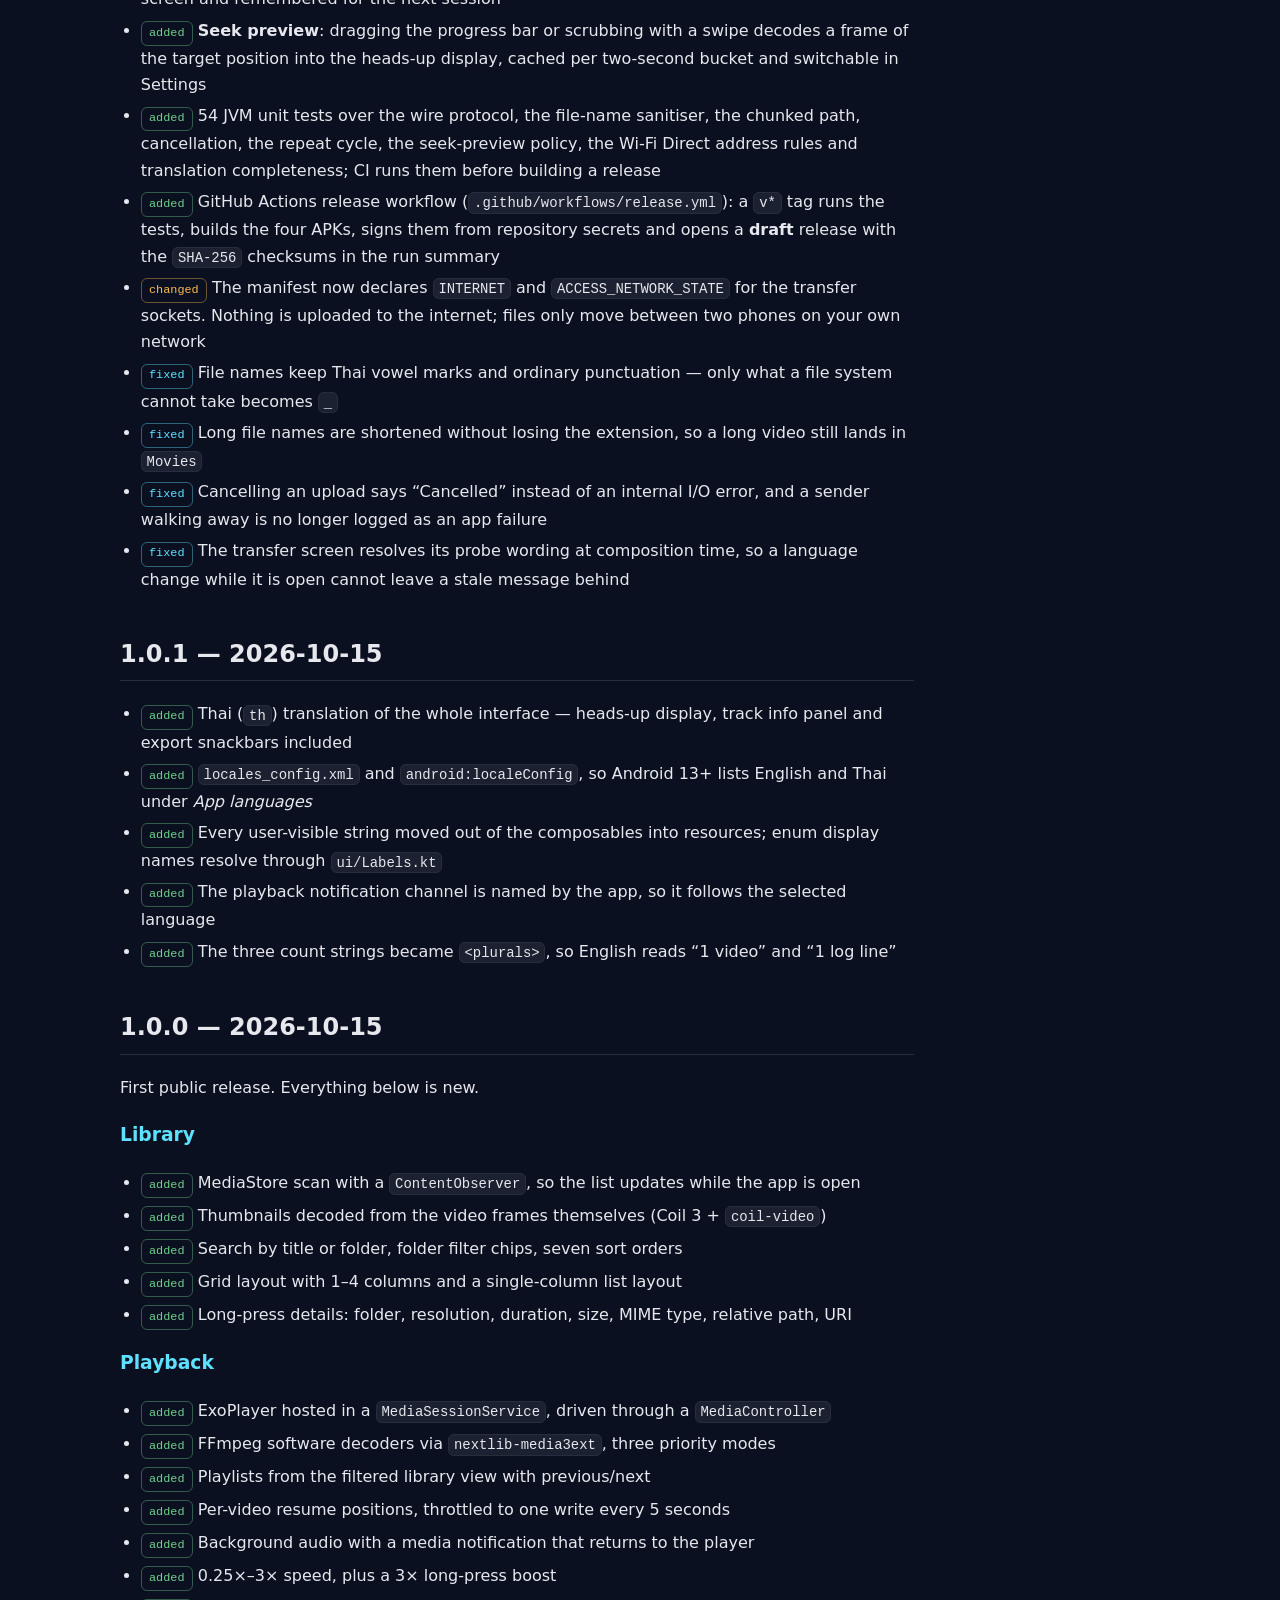
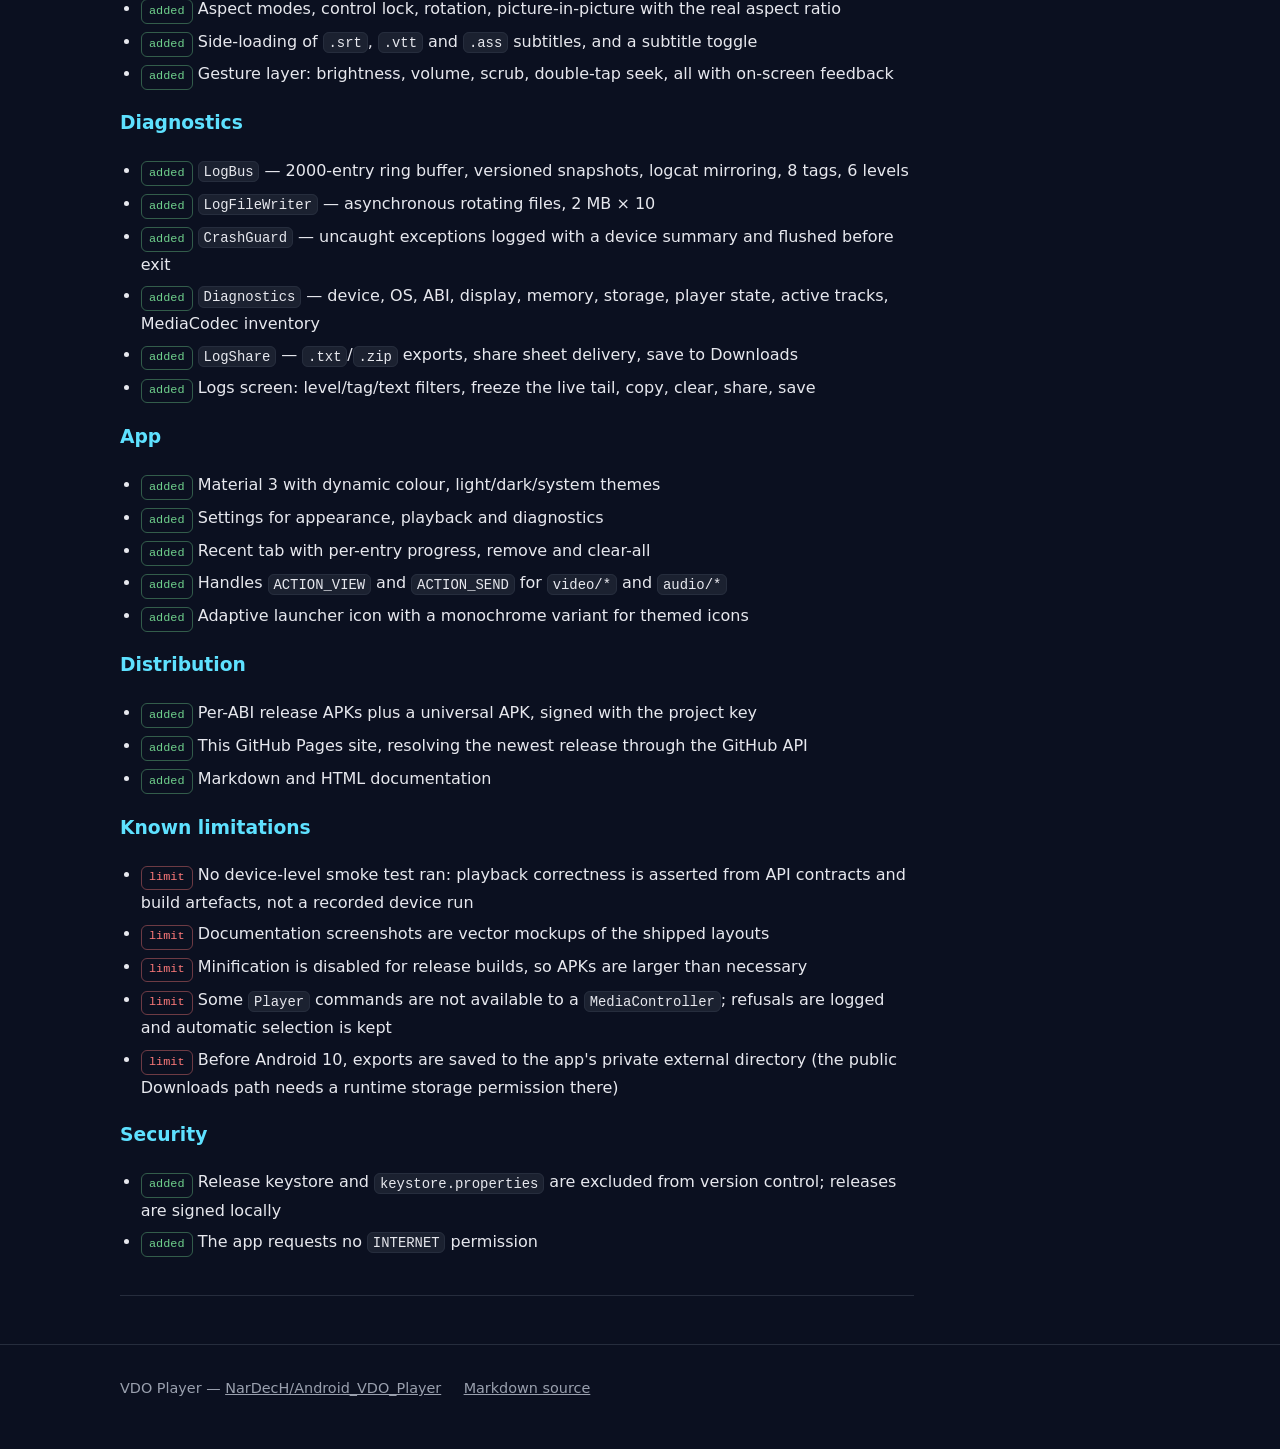
==== commit 8b188006: "Prepare 1.5.0 around the two player changes versionCode 7 / versionName 1.5.0, the changelog in Mark" ====
--- a/docs/CHANGELOG.html
+++ b/docs/CHANGELOG.html
@@ -35,6 +35,13 @@
   </section>
 
   <article class="prose">
+
+    <h2 id="v1-5-0">1.5.0 — 2026-10-29</h2>
+    <ul>
+      <li><span class="tag added">added</span> <strong>The control bar can change edges</strong> — the seek bar and the buttons can move to the top of the picture, for a hand or a desk stand that covers the bottom of the screen. The arrow button in the title bar swaps the two halves, so the title bar takes the bottom edge and the close button never ends up behind the slider. The choice is stored, so the next video opens the same way, and everything else that lived on an edge — the no-sound cards, the stream panel, the player's own snackbars — follows the bar instead of staying put</li>
+      <li><span class="tag fixed">fixed</span> <strong>Back returns to the library</strong> — the press while a video played finished the Activity, because nothing in the player handled it: leaving a video also left the app. The player now takes the press, closes the stream panel or a picker first, and only then returns to the list the video came from</li>
+      <li><span class="tag added">added</span> Both behaviours are measured on the emulator: a host activity presses back and the test watches it survive, and the two halves of the overlay are asserted above and below the middle of the screen (29 instrumented tests)</li>
+    </ul>
 
     <h2 id="v1-4-0">1.4.0 — 2026-10-29</h2>
     <ul>
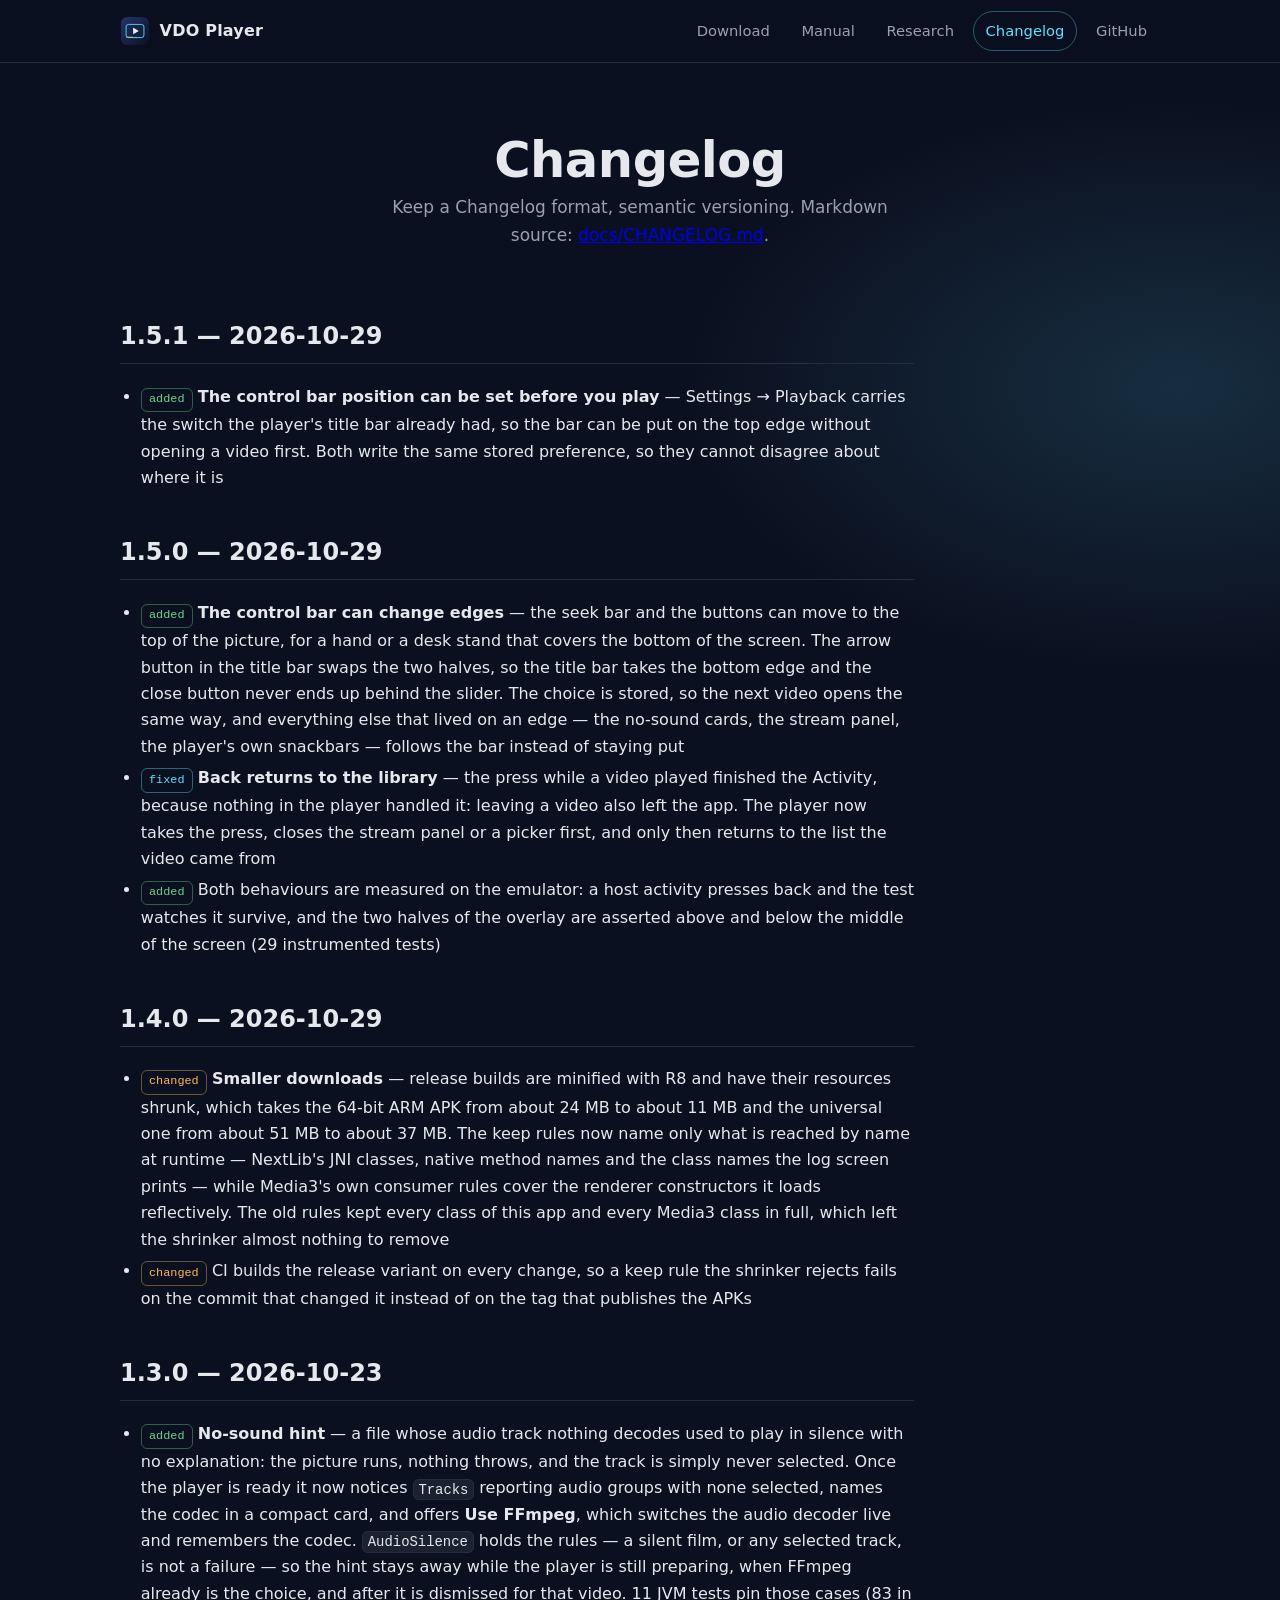
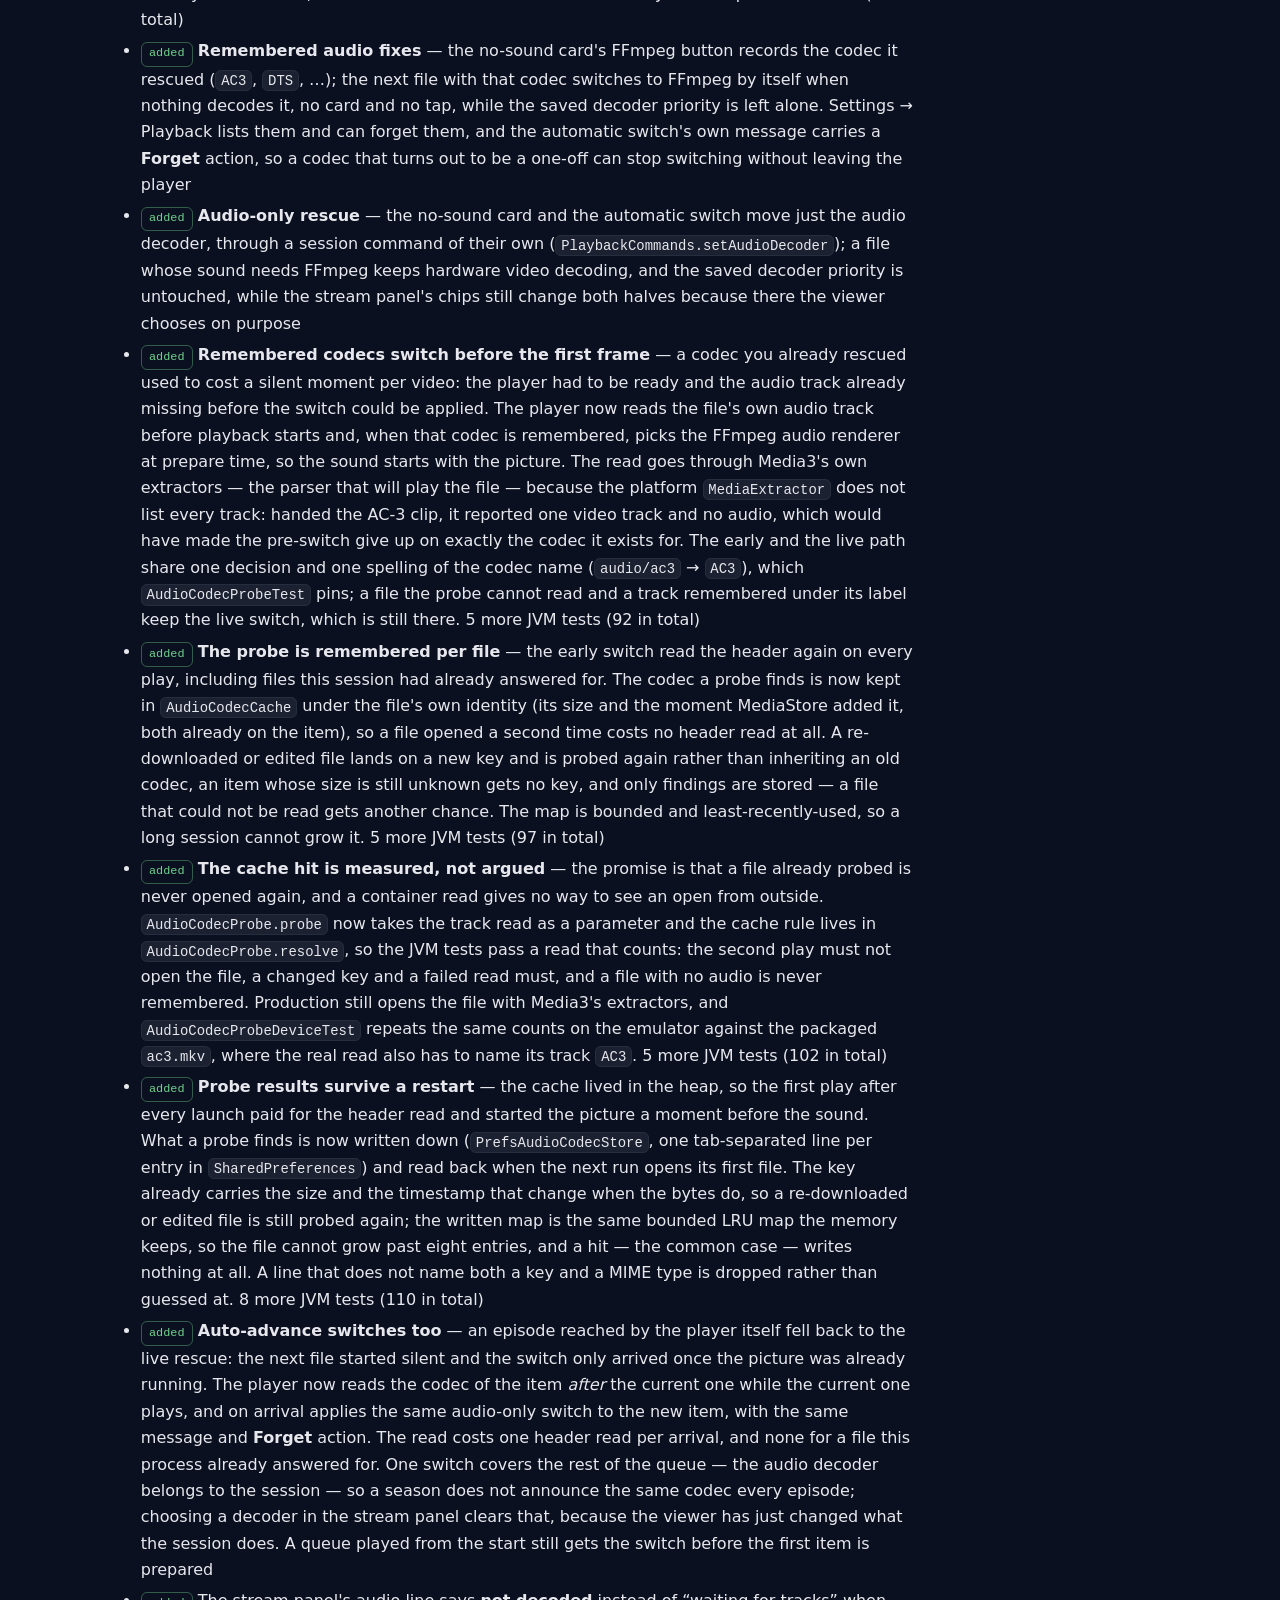
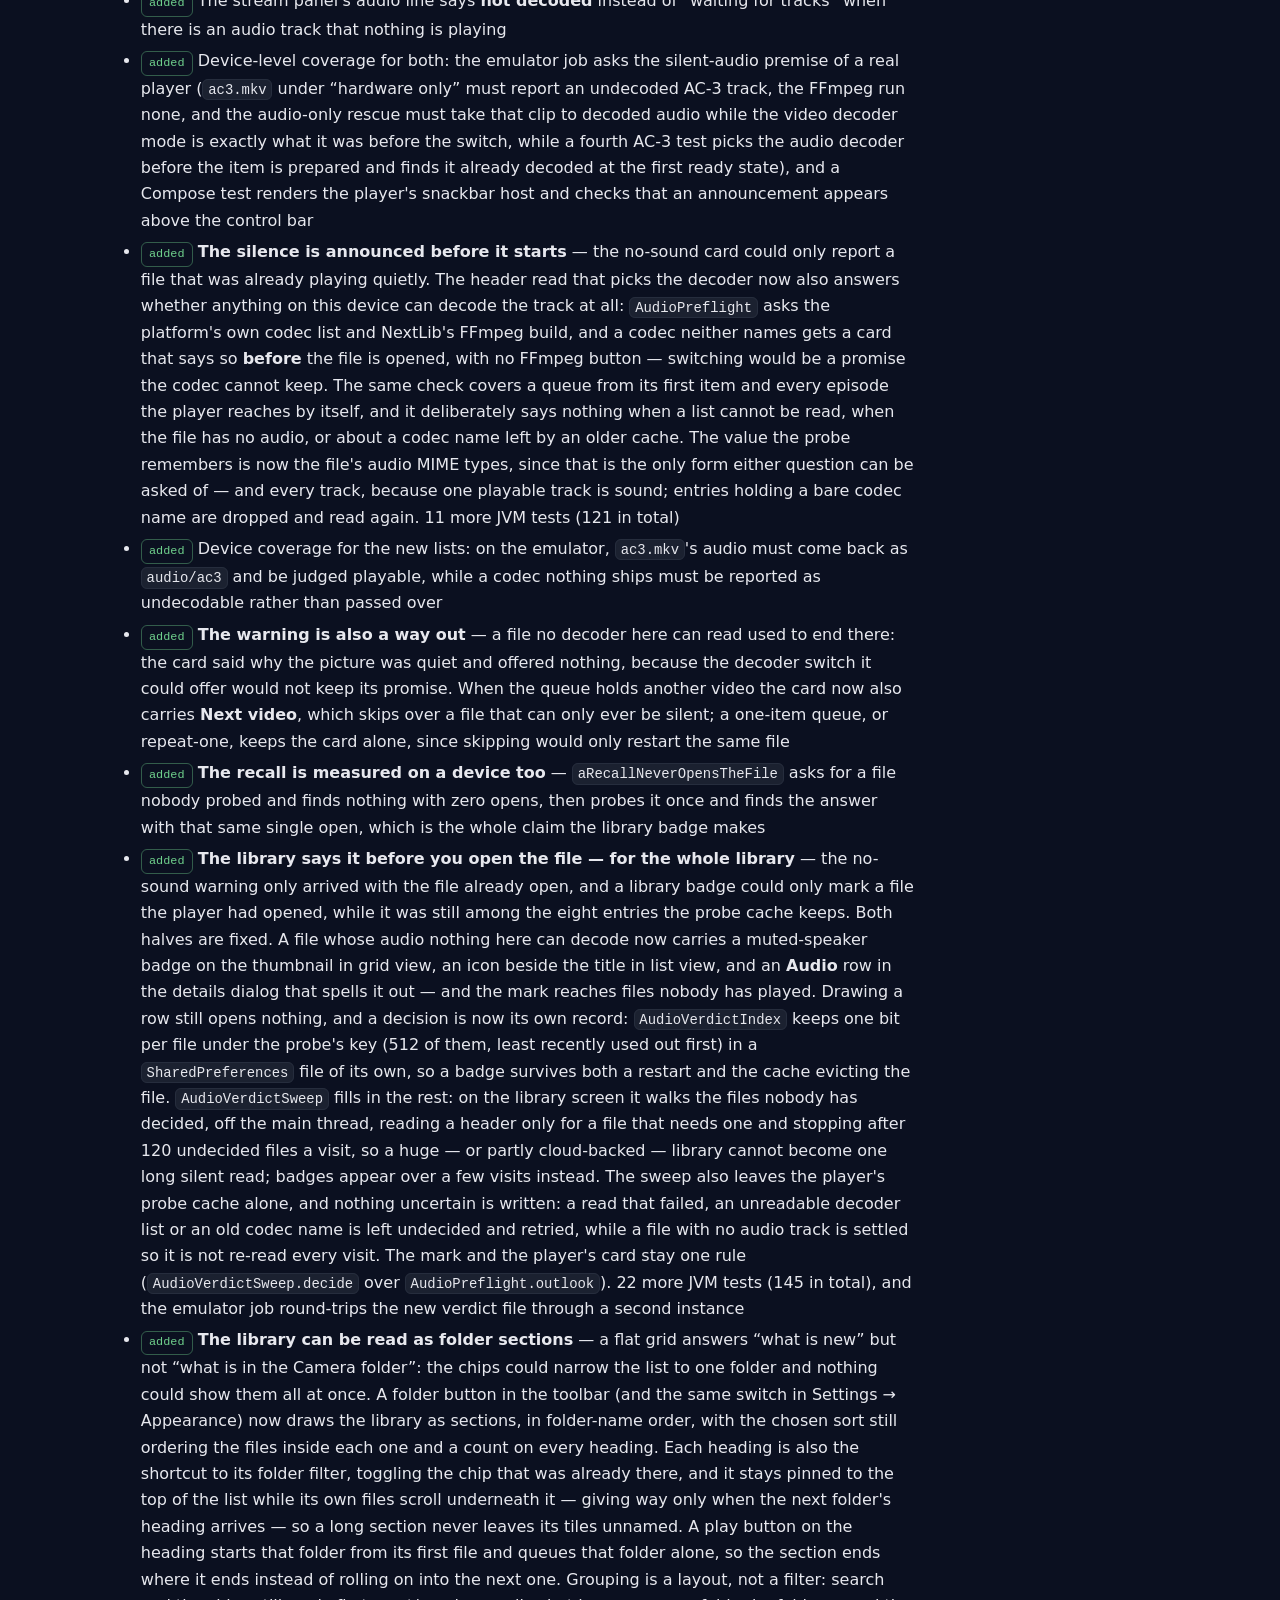
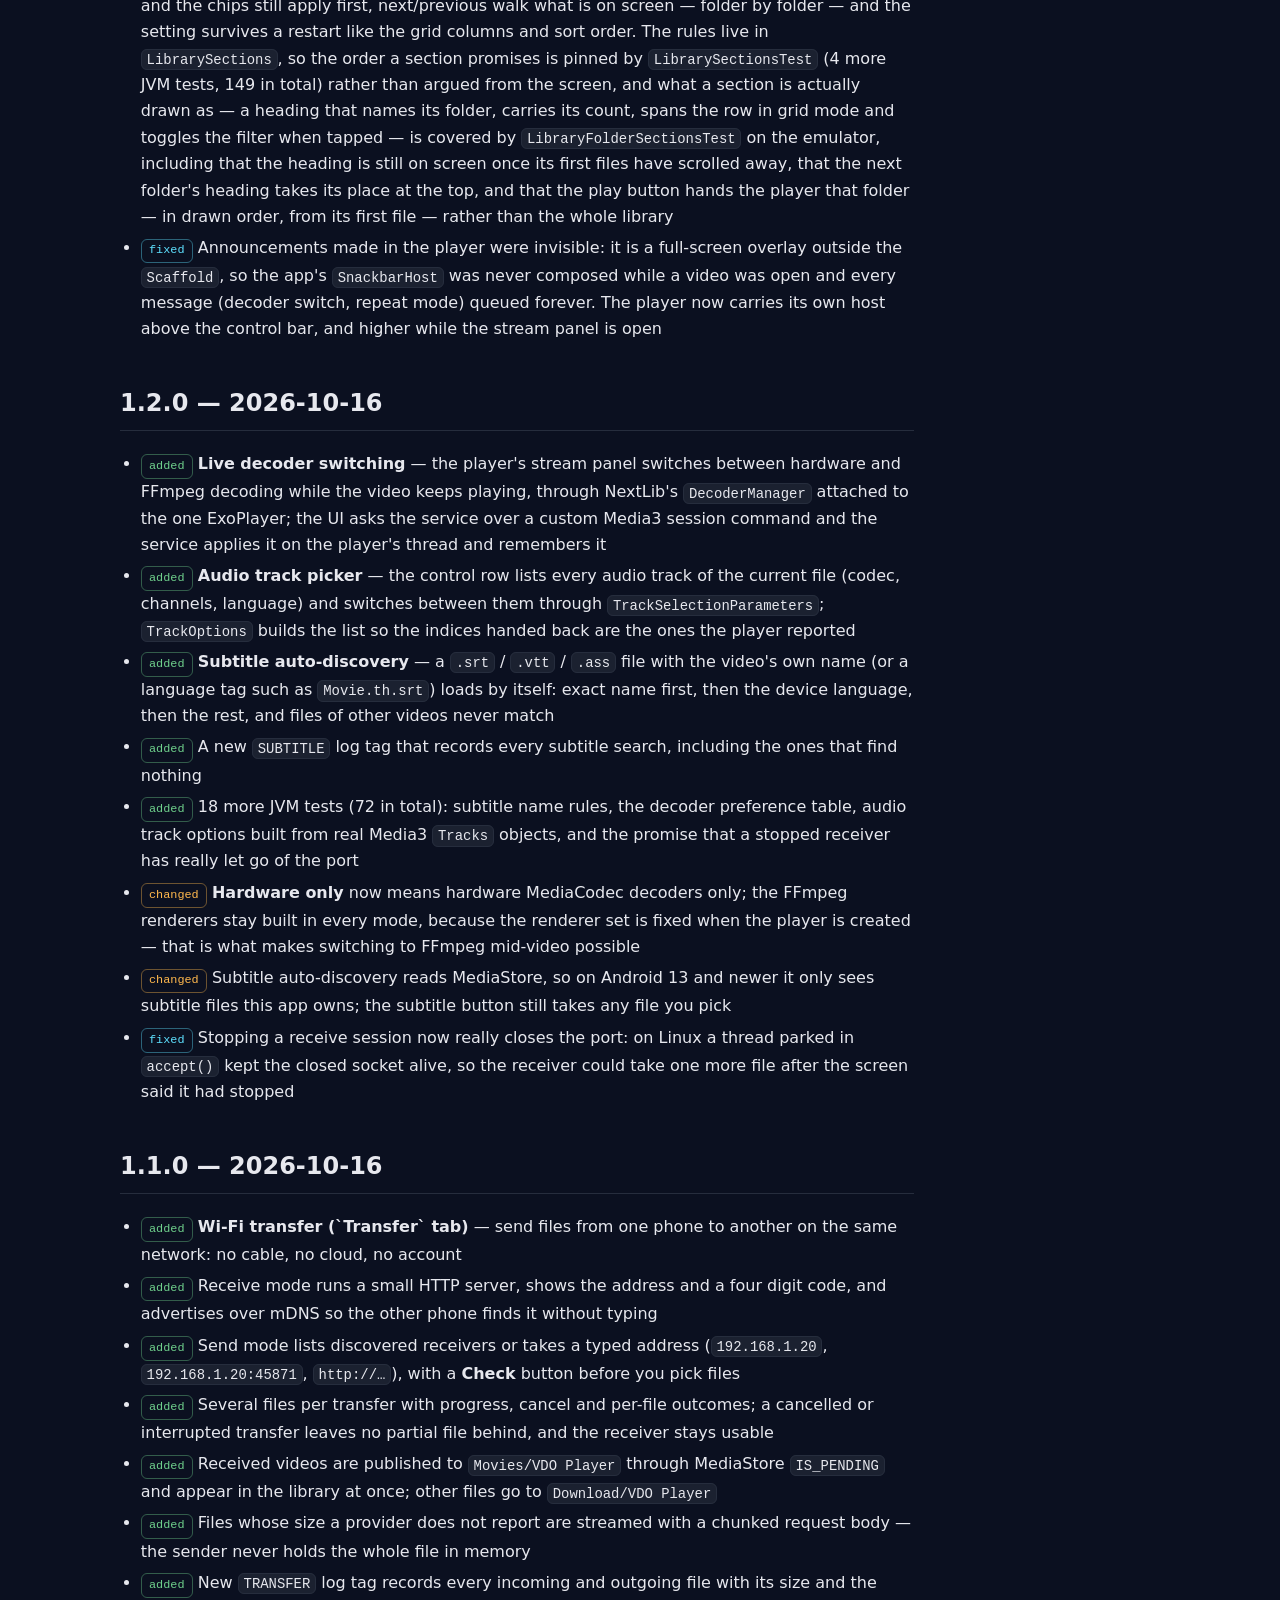
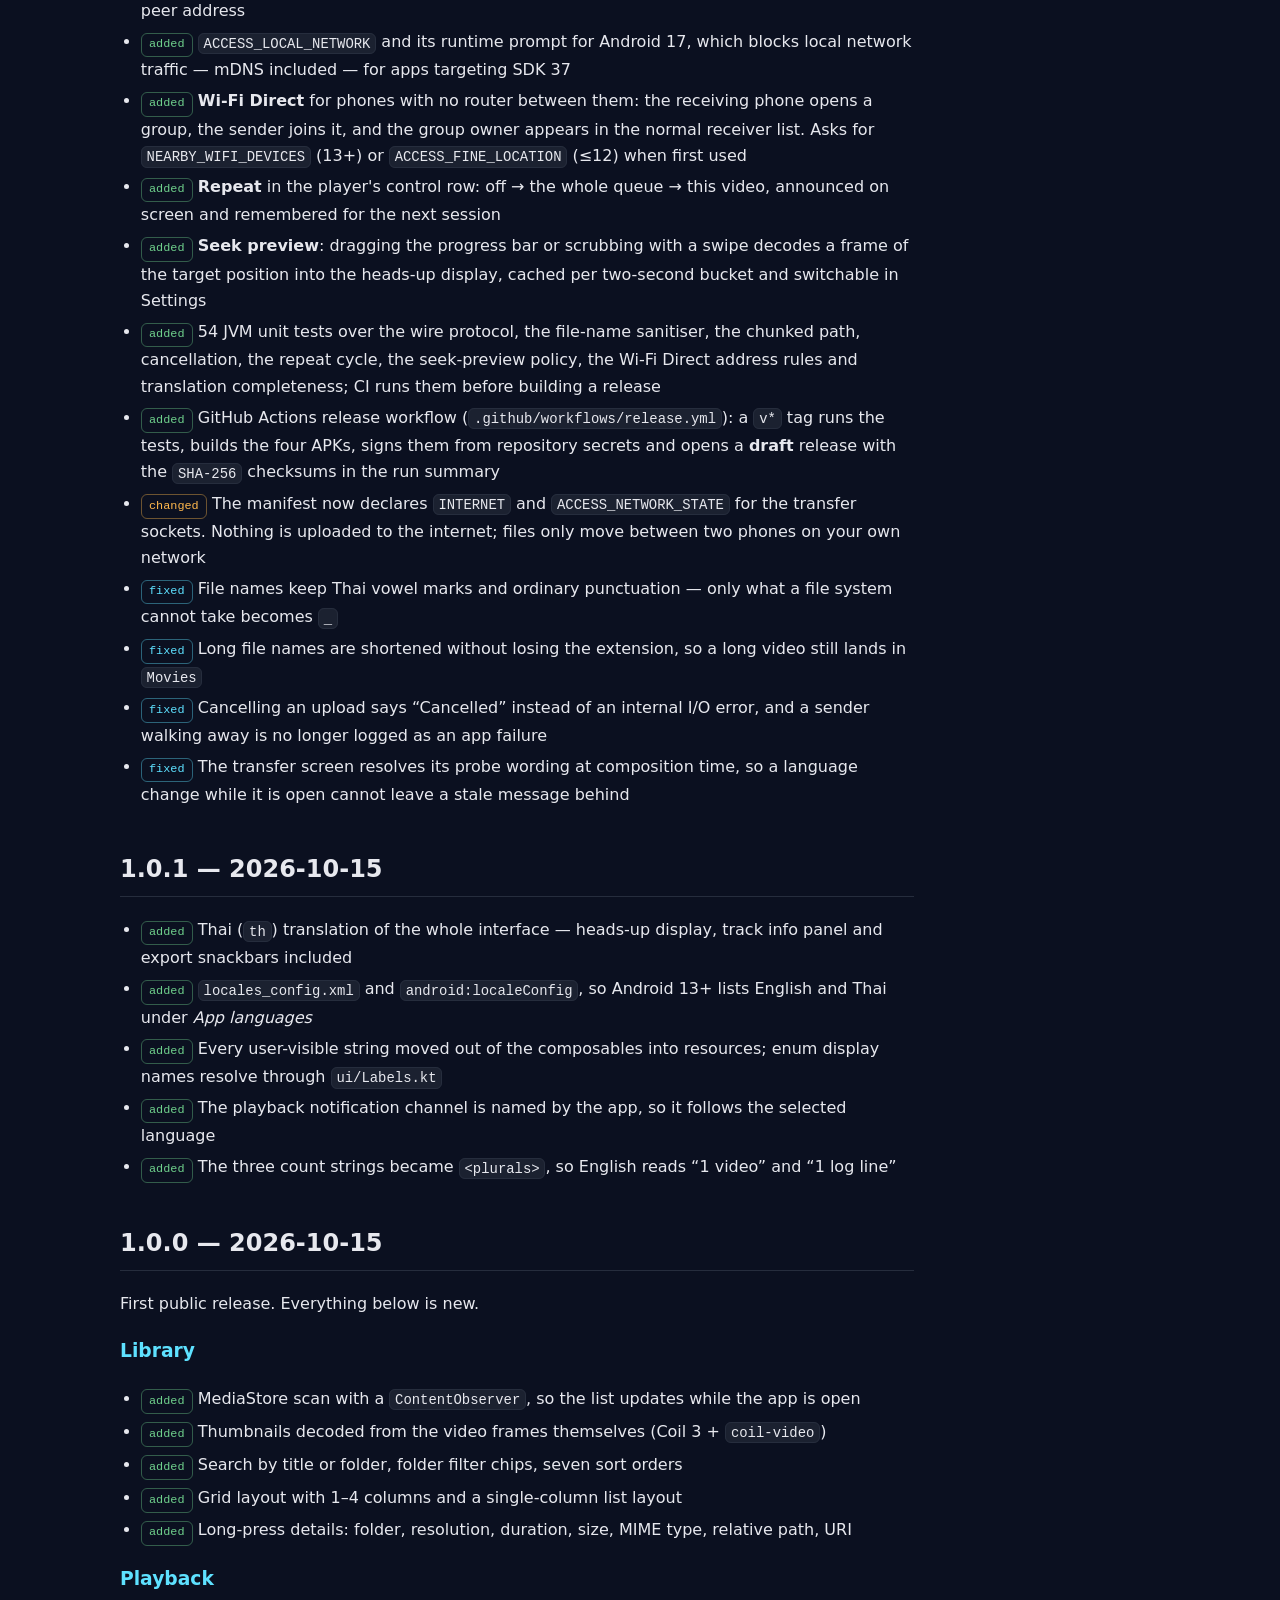
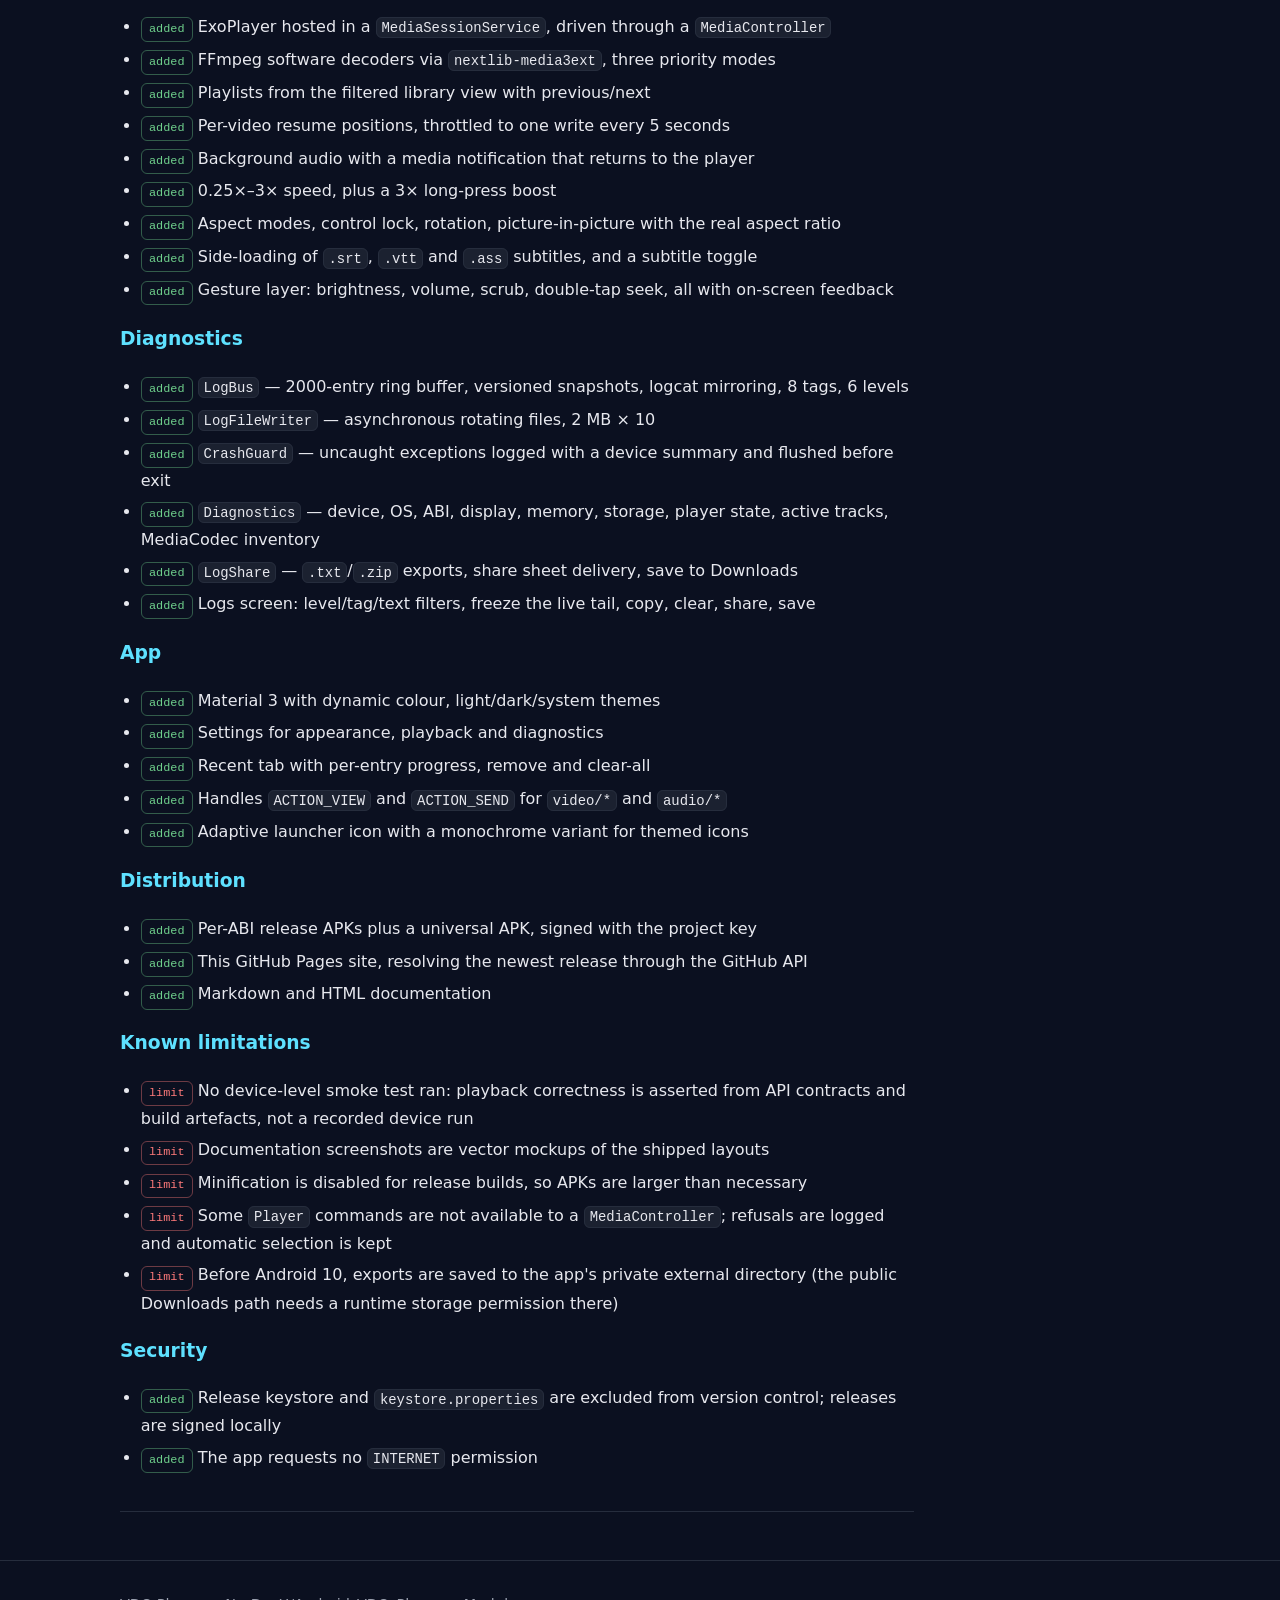
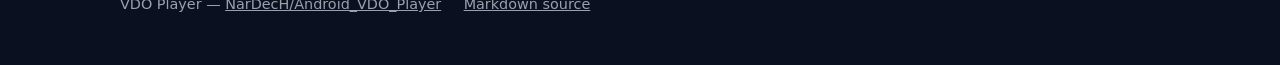
==== commit 18106e76: "Prepare 1.5.1 with the control bar switch in Settings versionCode 8 / versionName 1.5.1. The manual'" ====
--- a/docs/CHANGELOG.html
+++ b/docs/CHANGELOG.html
@@ -35,6 +35,11 @@
   </section>
 
   <article class="prose">
+
+    <h2 id="v1-5-1">1.5.1 — 2026-10-29</h2>
+    <ul>
+      <li><span class="tag added">added</span> <strong>The control bar position can be set before you play</strong> — Settings → Playback carries the switch the player's title bar already had, so the bar can be put on the top edge without opening a video first. Both write the same stored preference, so they cannot disagree about where it is</li>
+    </ul>
 
     <h2 id="v1-5-0">1.5.0 — 2026-10-29</h2>
     <ul>
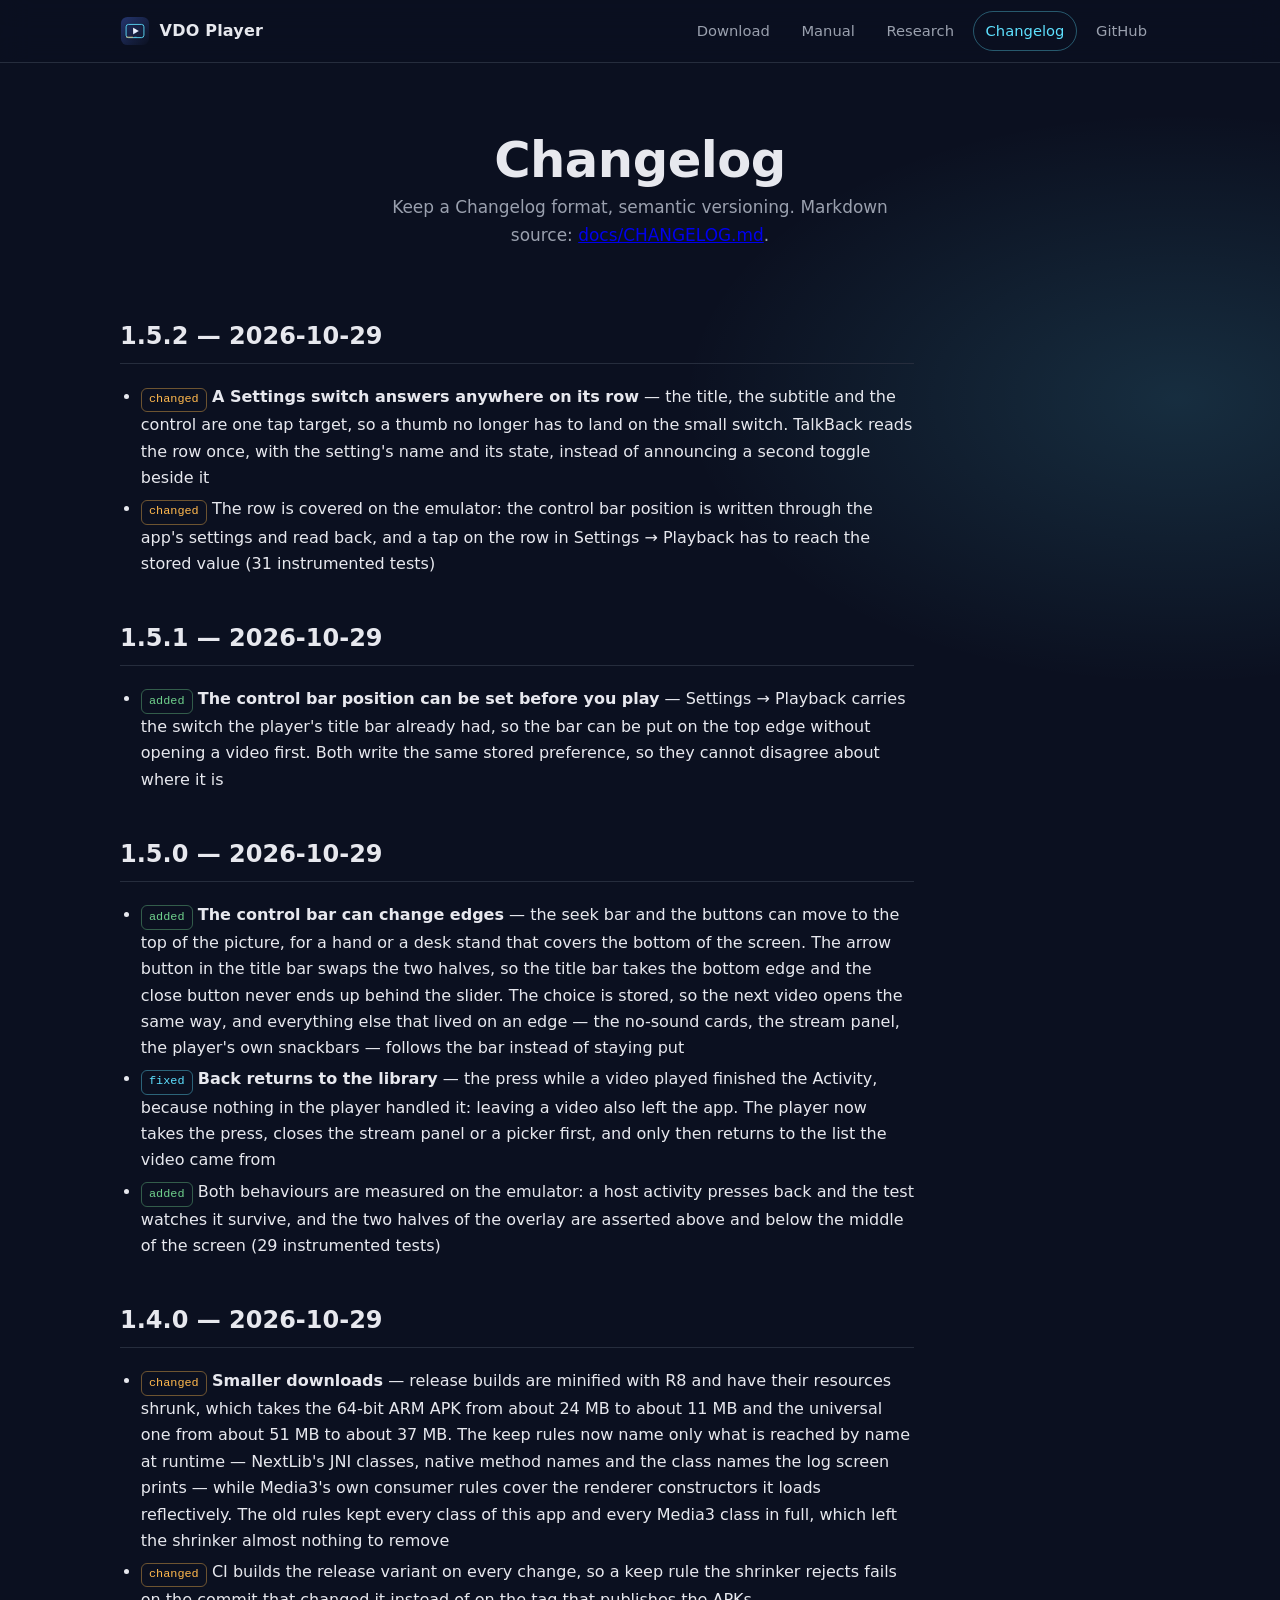
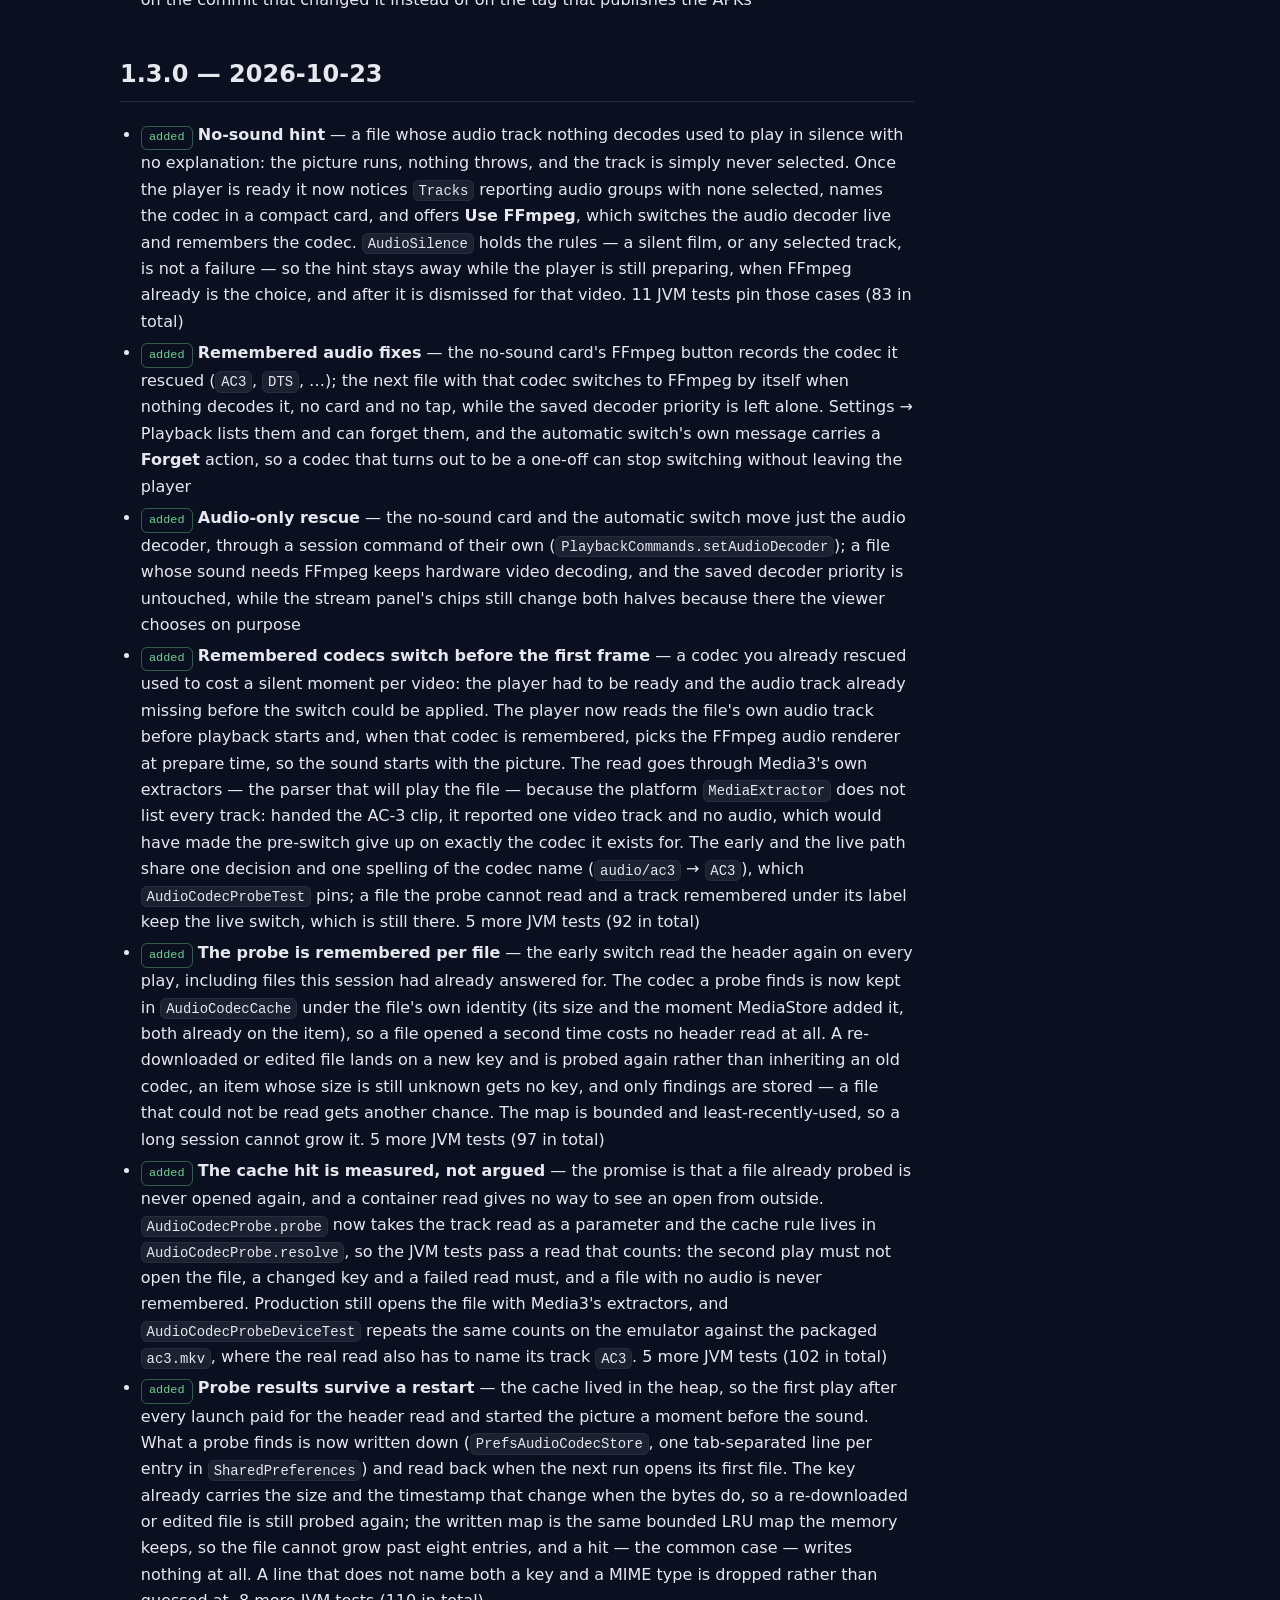
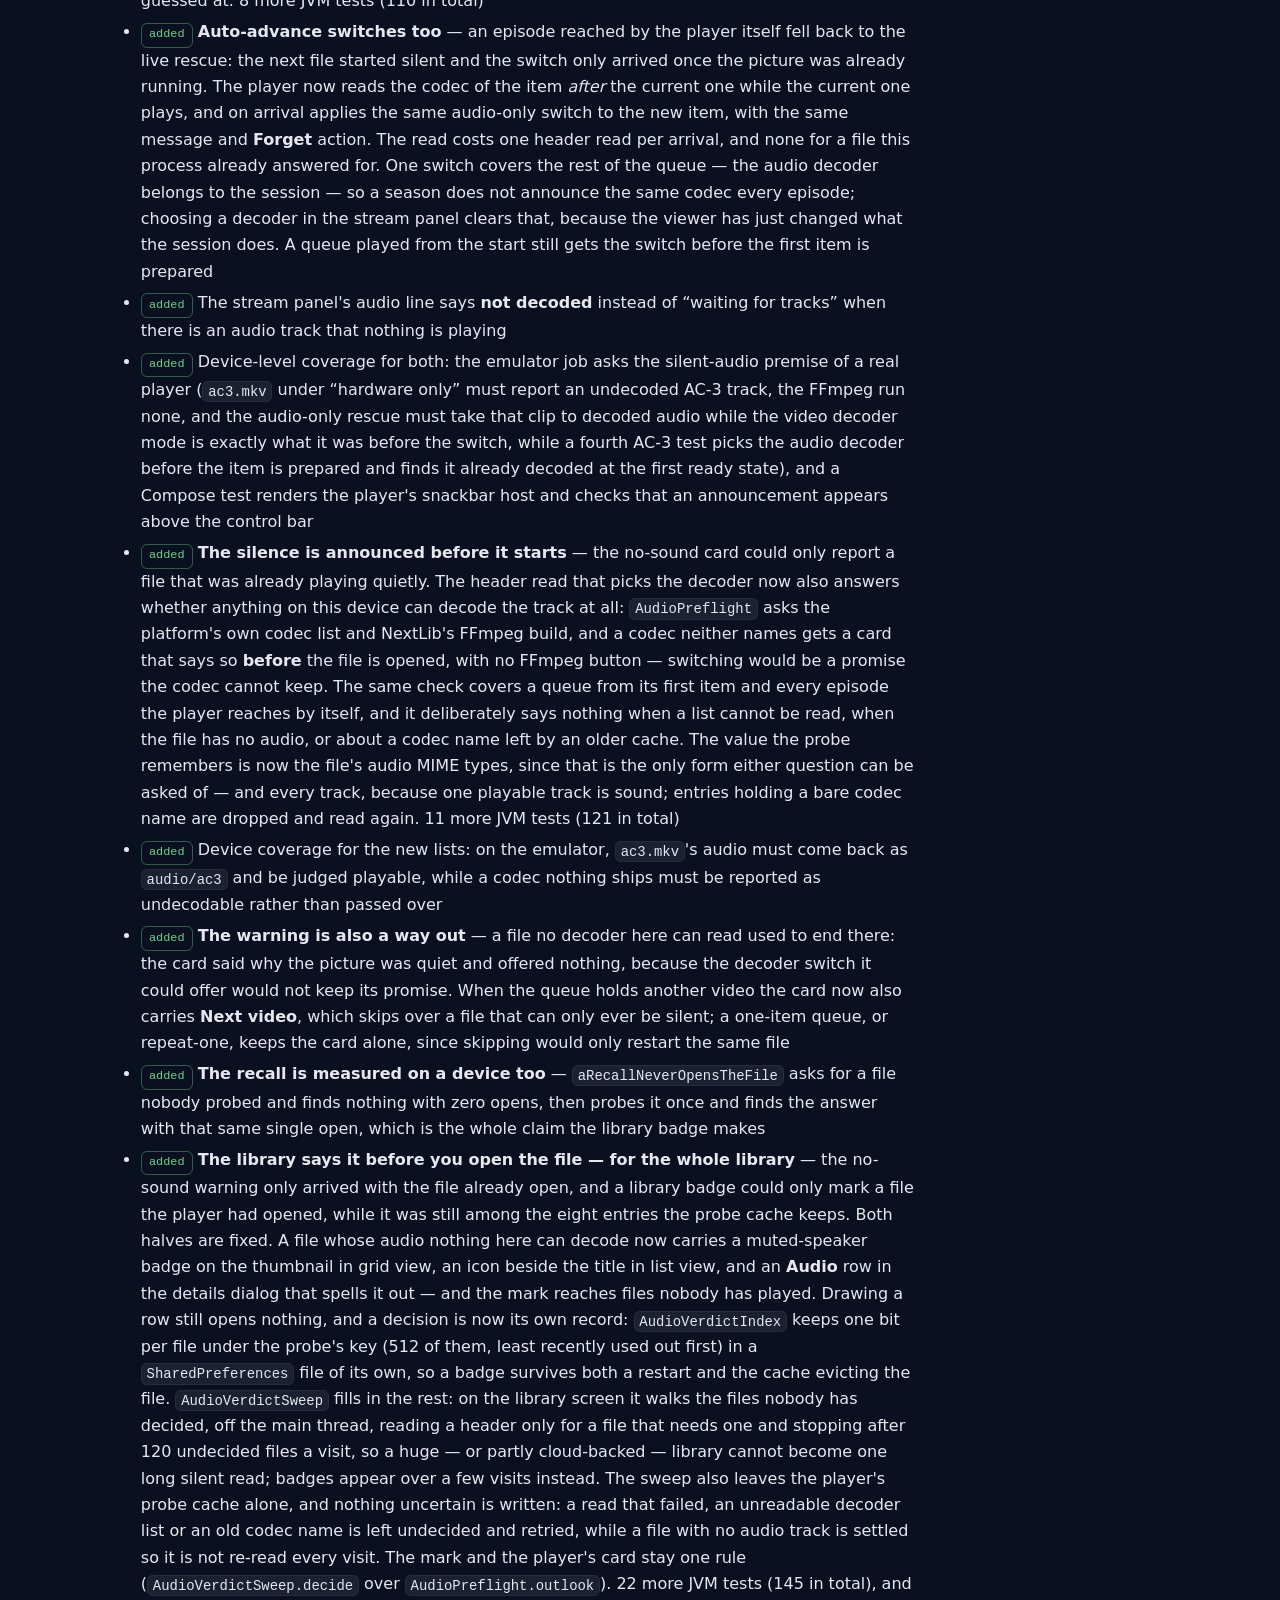
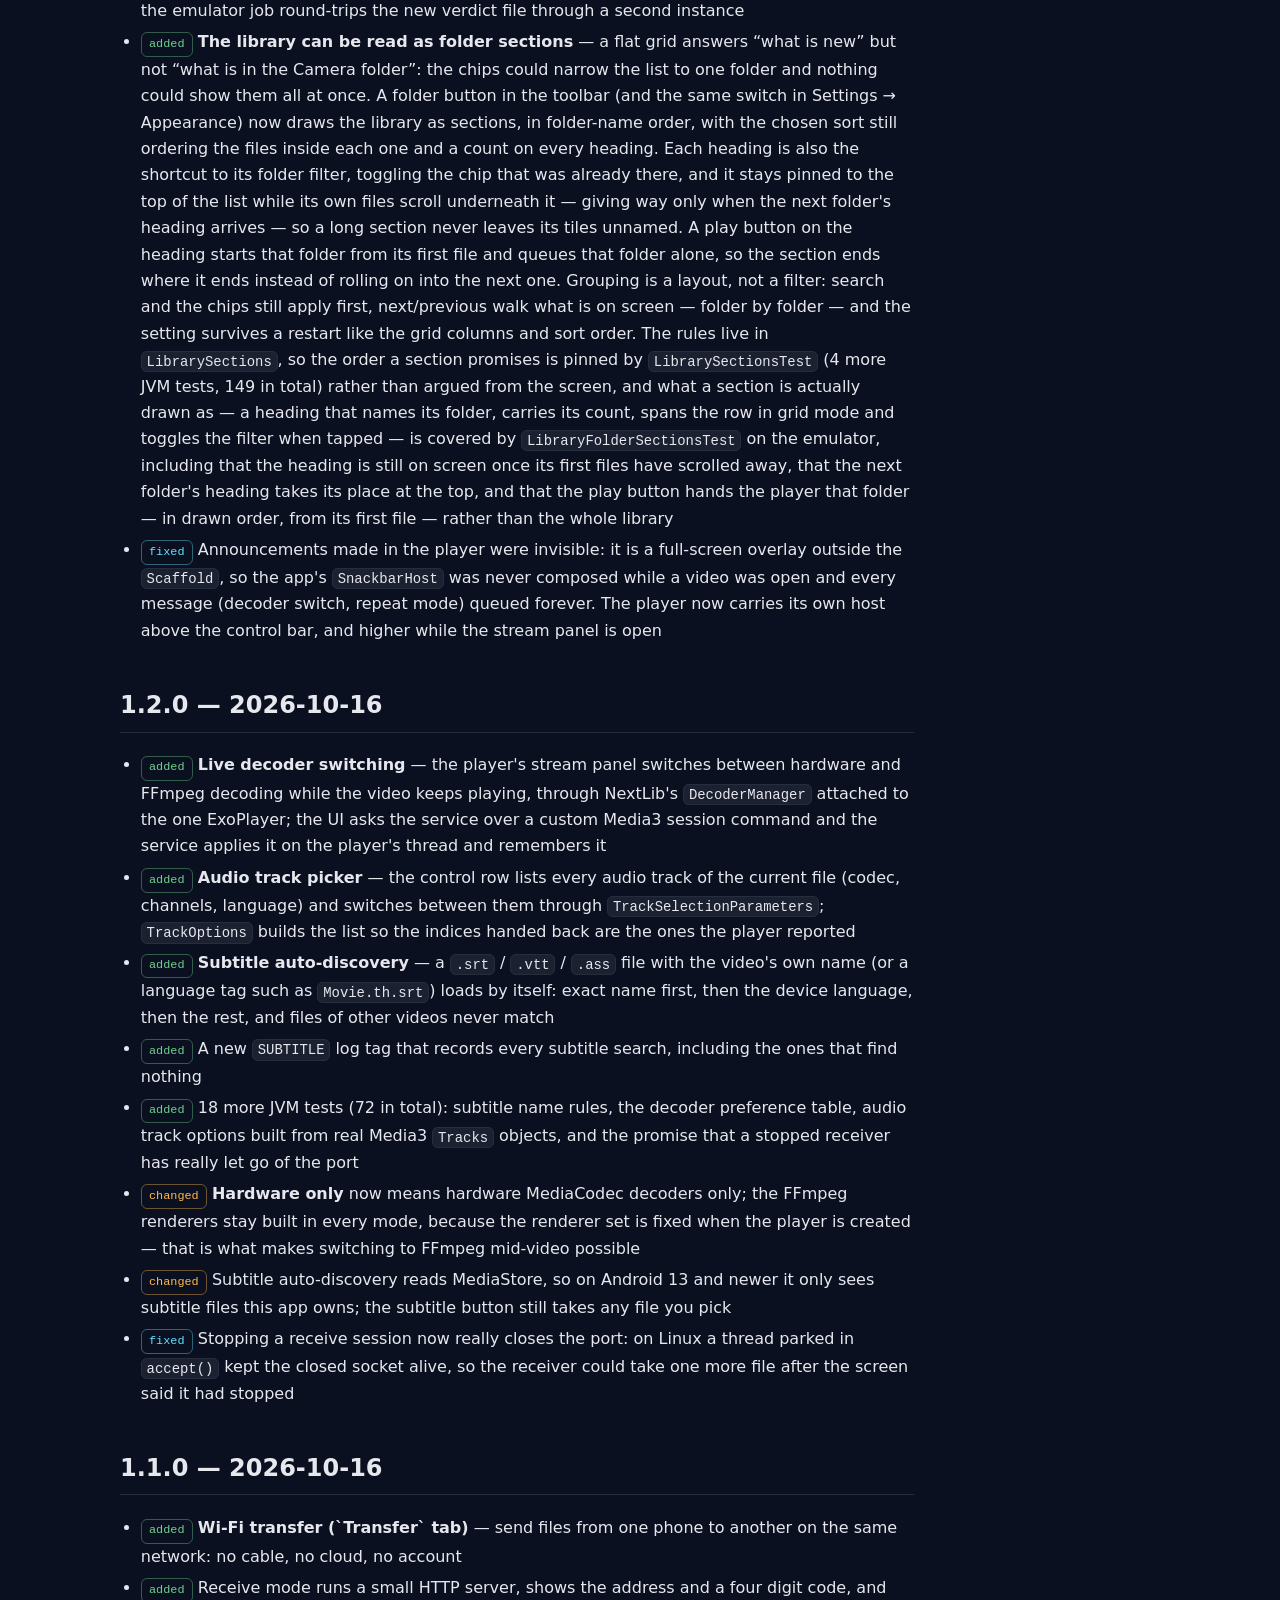
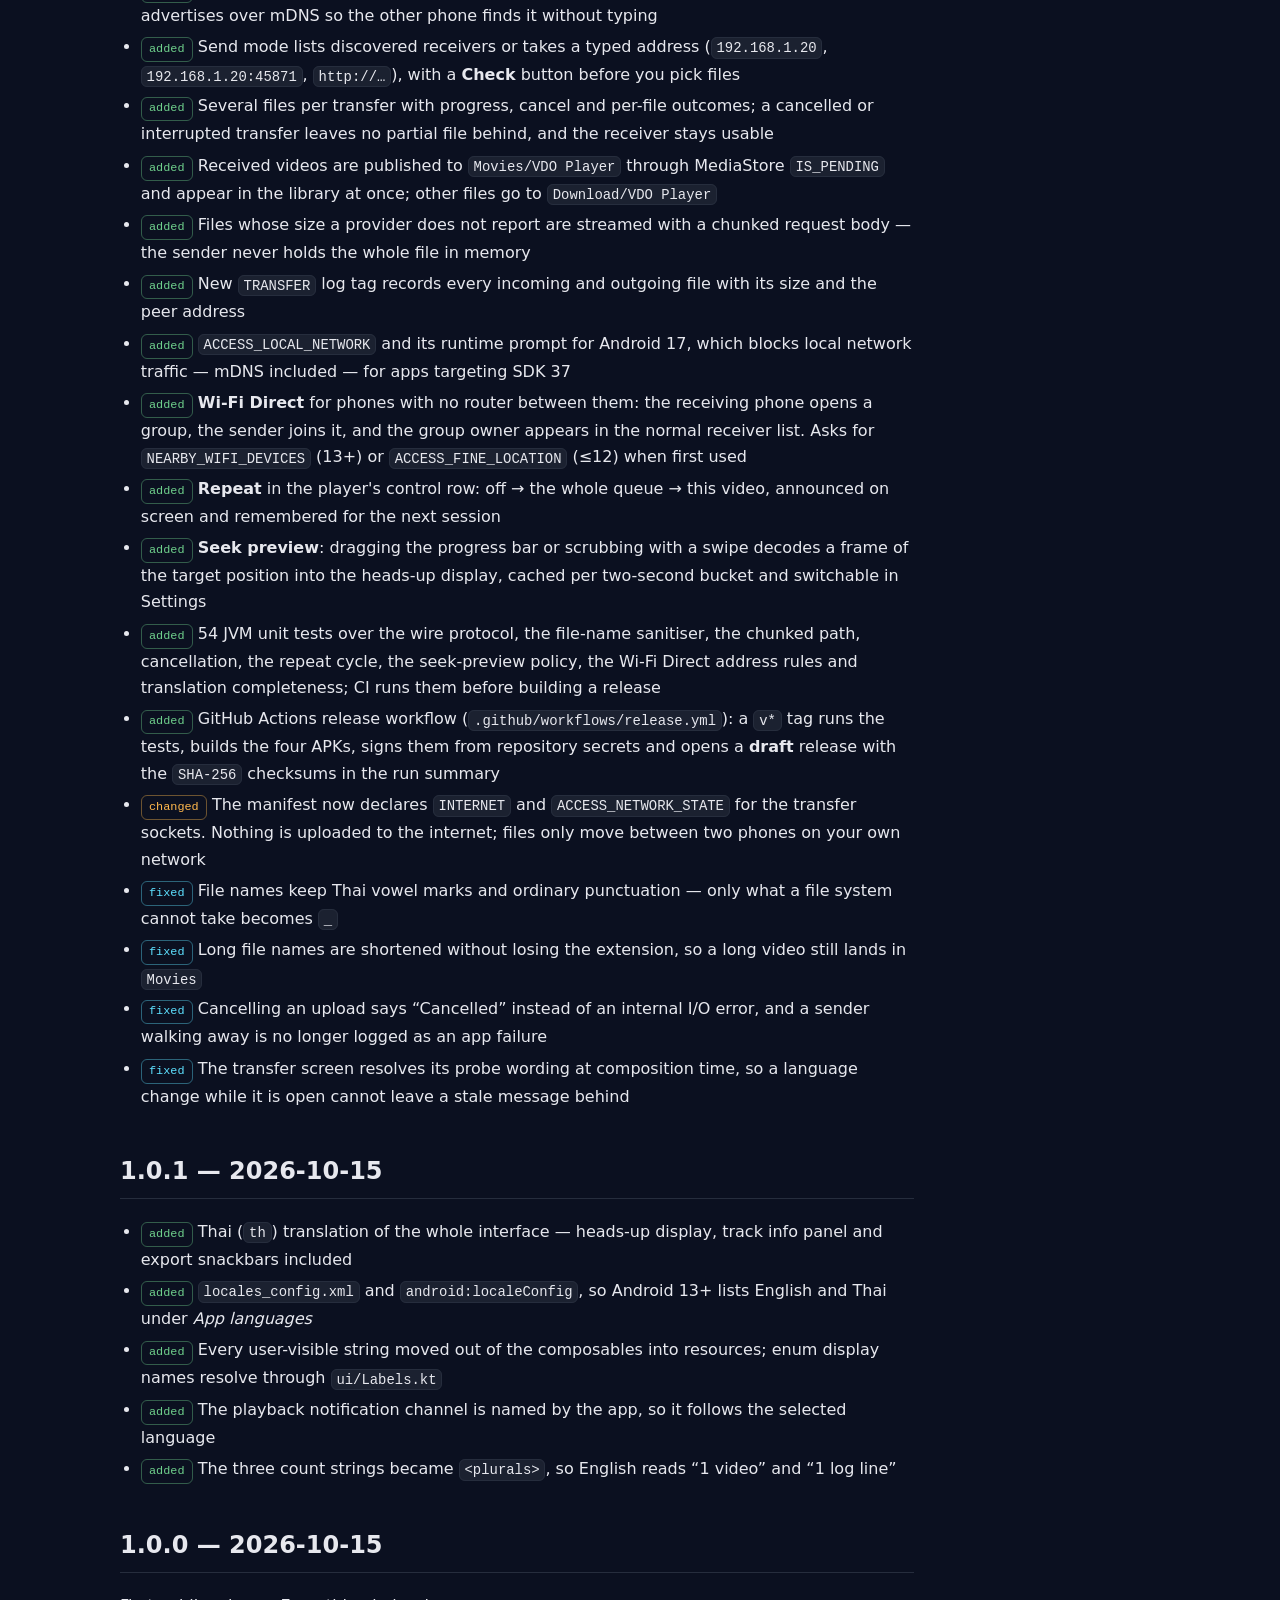
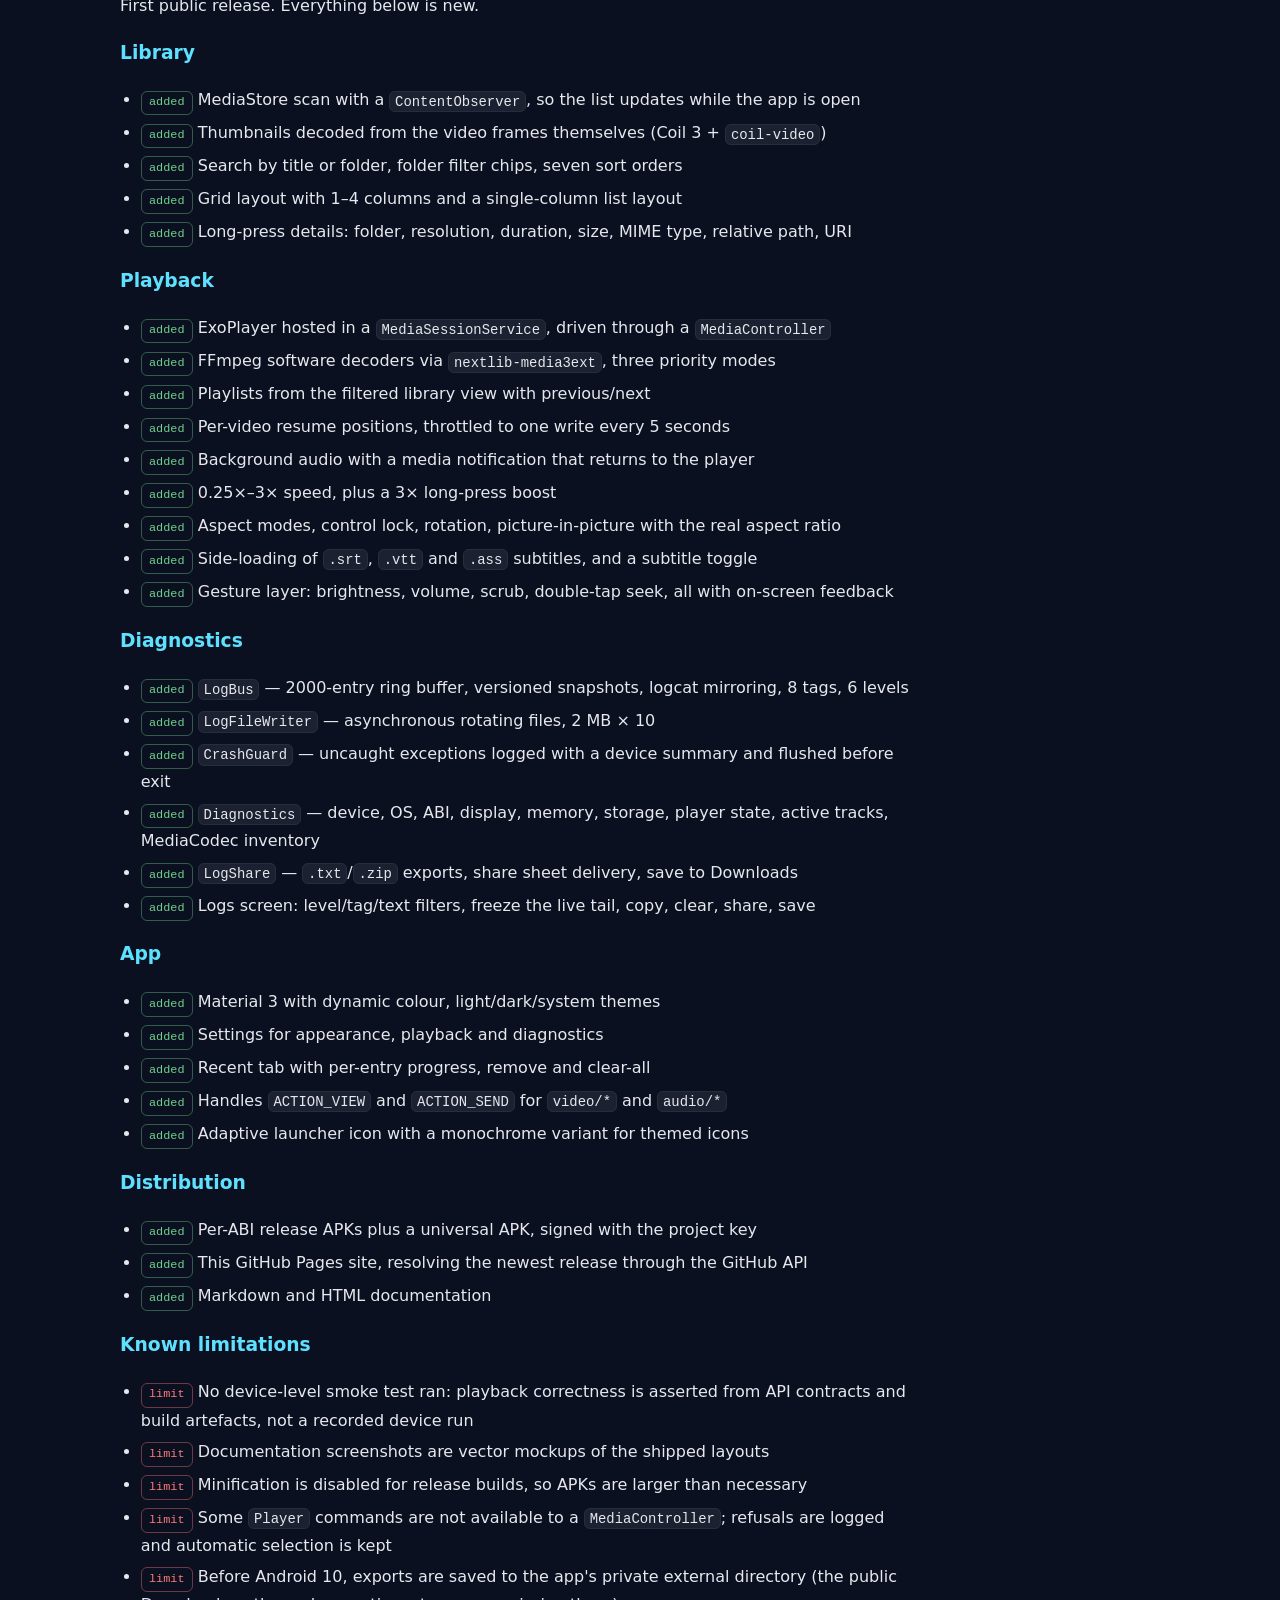
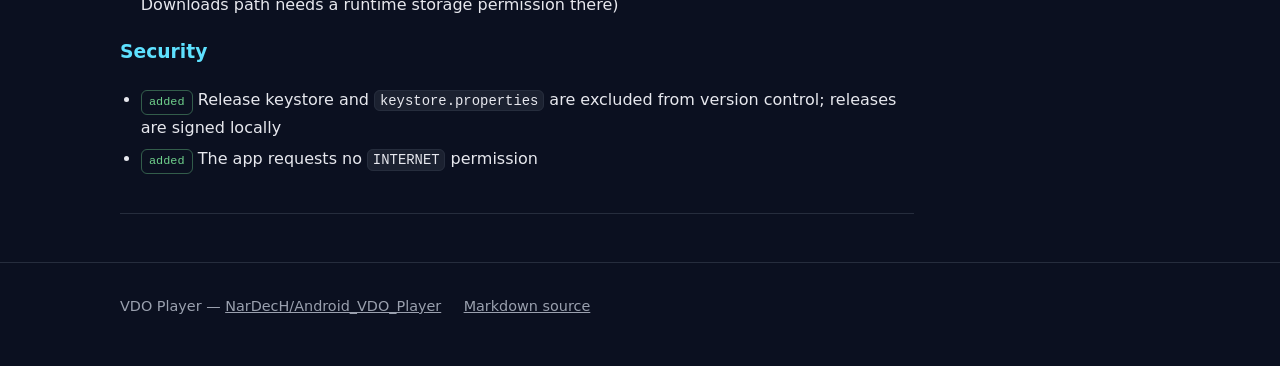
==== commit 086d2e25: "Prepare 1.5.2 with a Settings row that toggles from anywhere versionCode 9 / versionName 1.5.2. The " ====
--- a/docs/CHANGELOG.html
+++ b/docs/CHANGELOG.html
@@ -35,6 +35,12 @@
   </section>
 
   <article class="prose">
+
+    <h2 id="v1-5-2">1.5.2 — 2026-10-29</h2>
+    <ul>
+      <li><span class="tag changed">changed</span> <strong>A Settings switch answers anywhere on its row</strong> — the title, the subtitle and the control are one tap target, so a thumb no longer has to land on the small switch. TalkBack reads the row once, with the setting's name and its state, instead of announcing a second toggle beside it</li>
+      <li><span class="tag changed">changed</span> The row is covered on the emulator: the control bar position is written through the app's settings and read back, and a tap on the row in Settings → Playback has to reach the stored value (31 instrumented tests)</li>
+    </ul>
 
     <h2 id="v1-5-1">1.5.1 — 2026-10-29</h2>
     <ul>
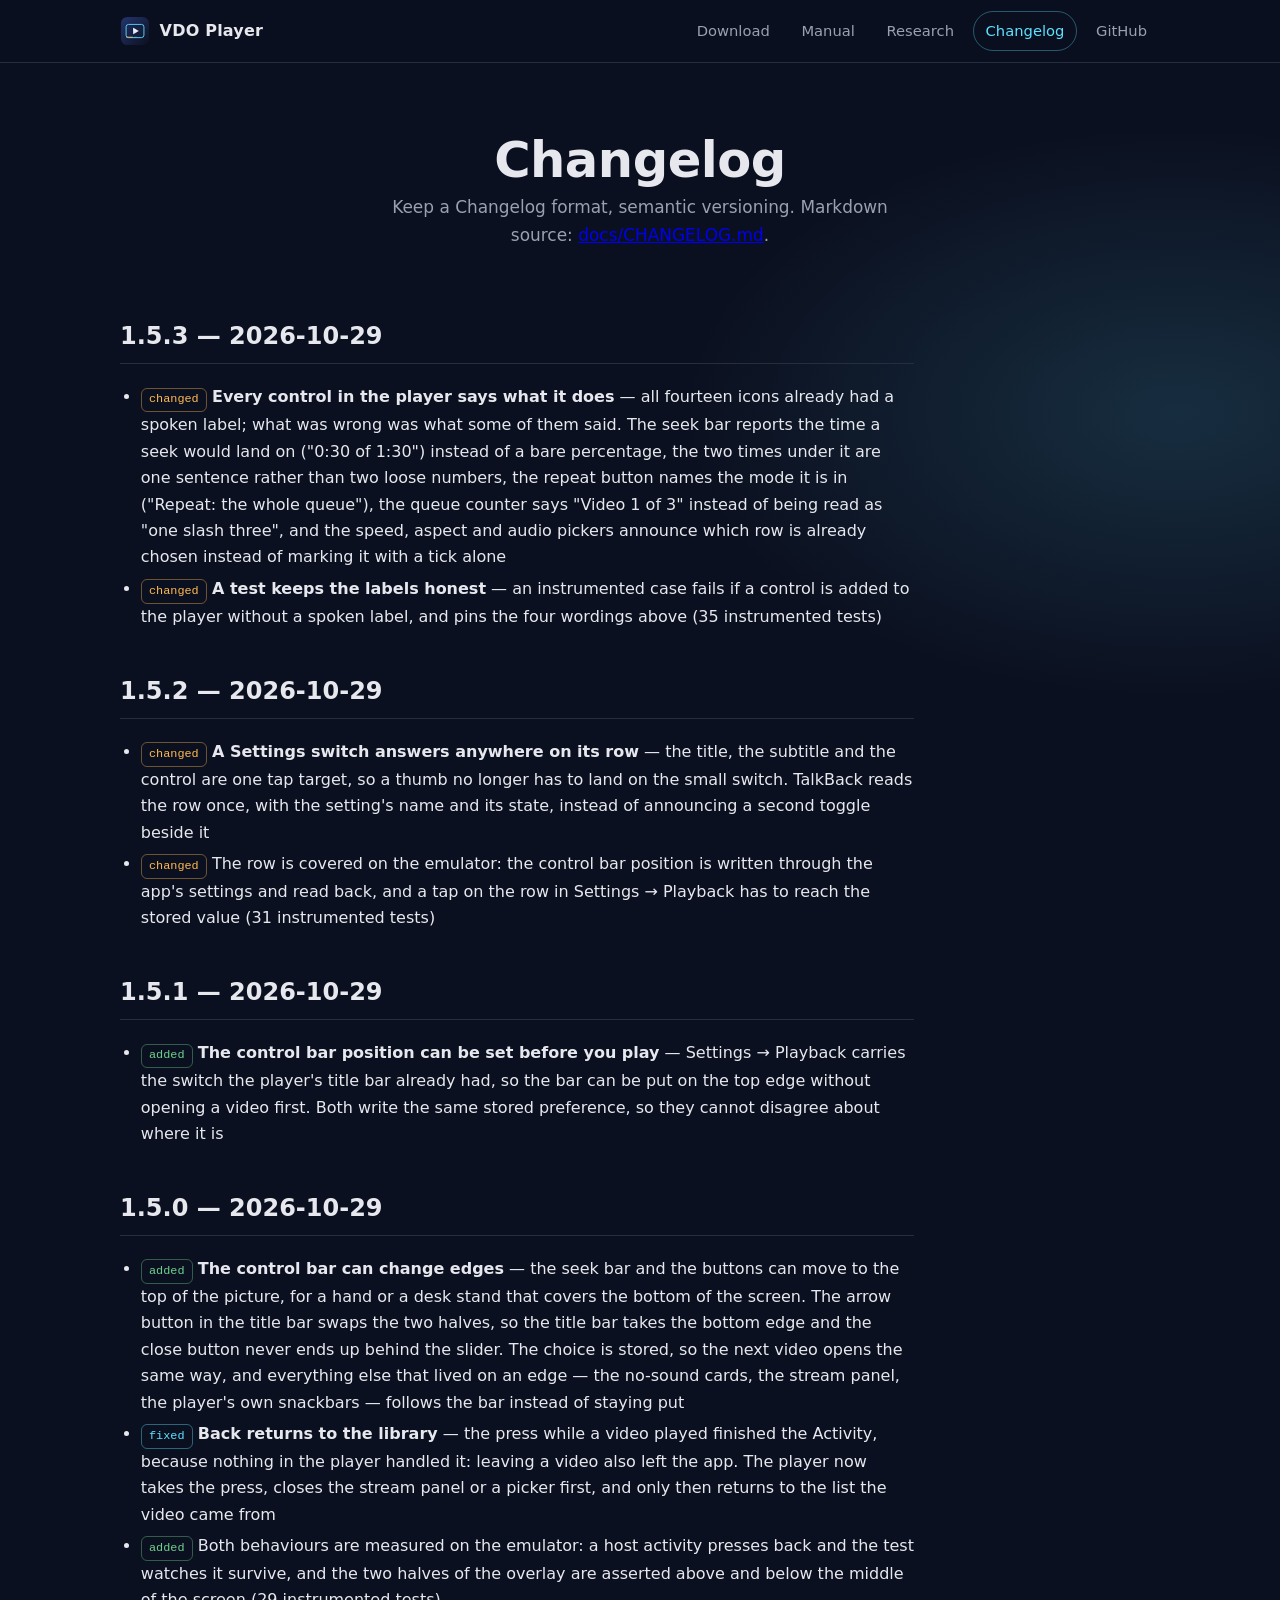
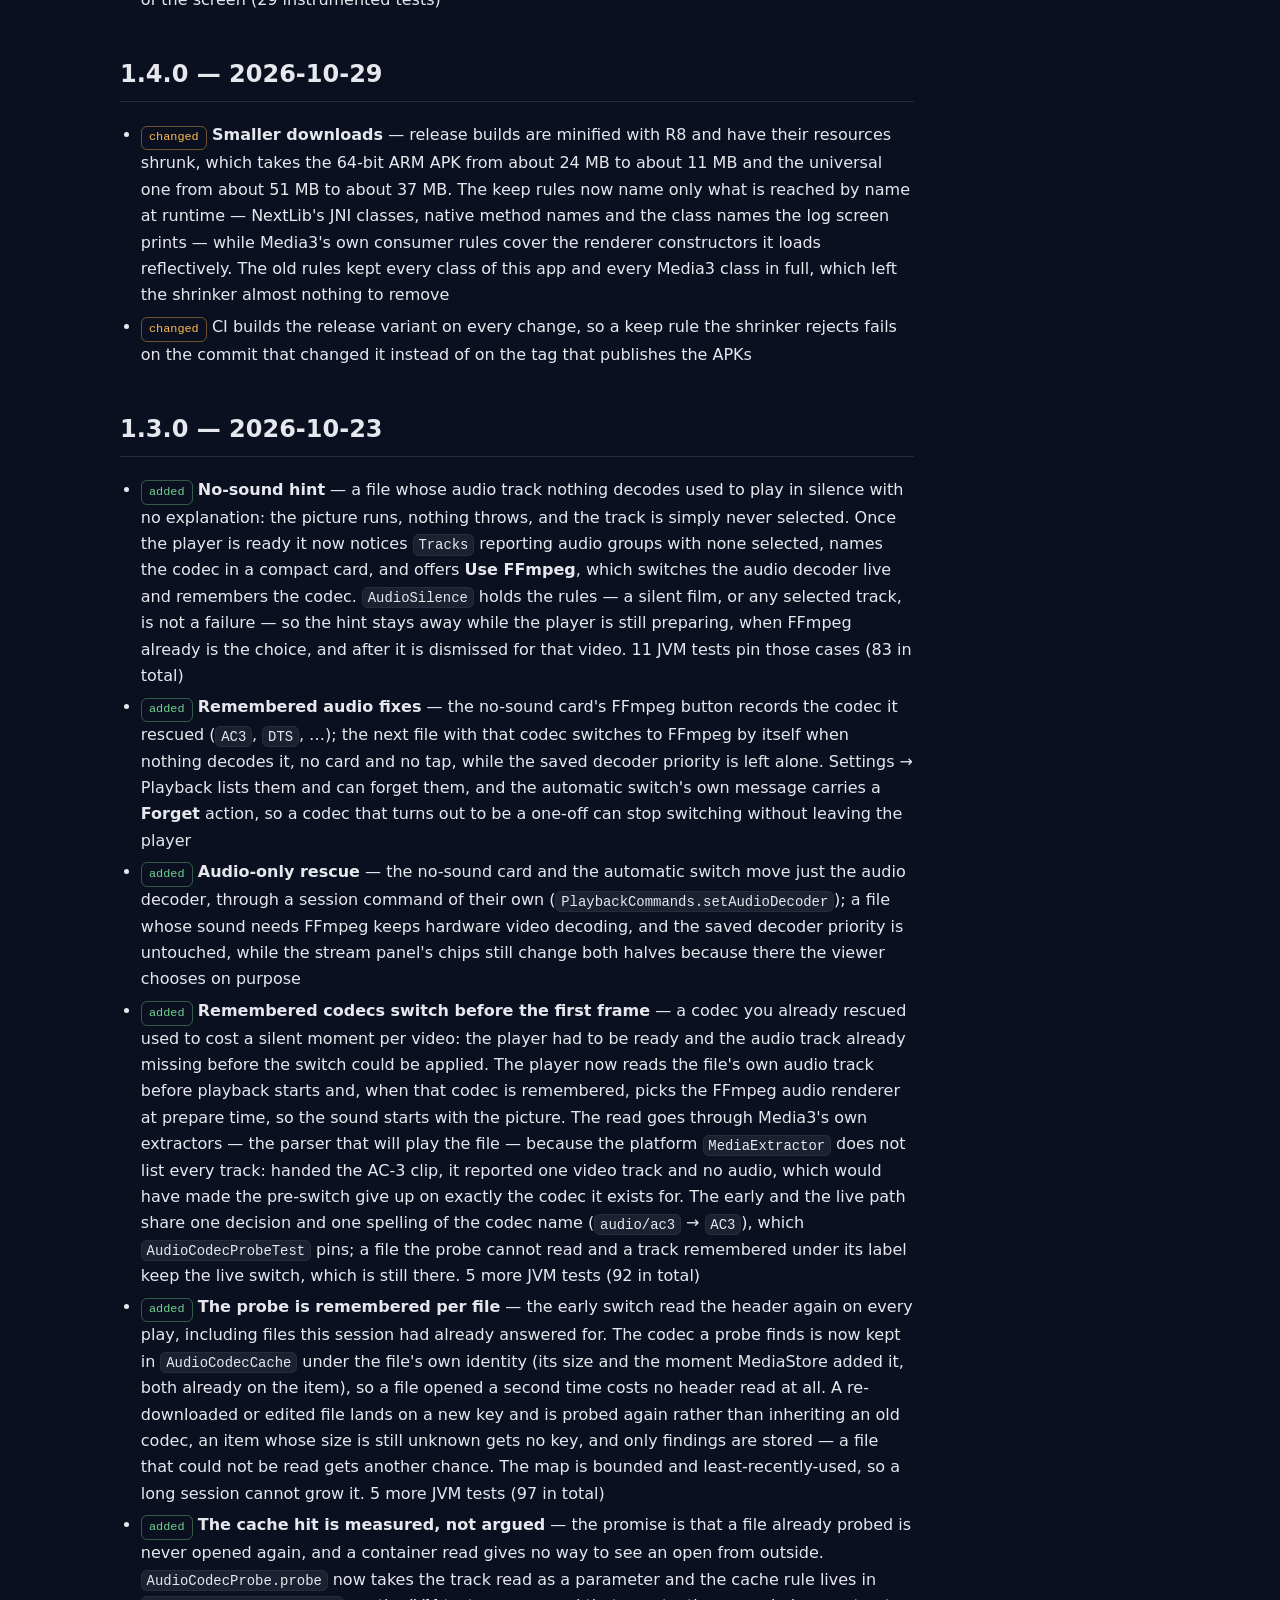
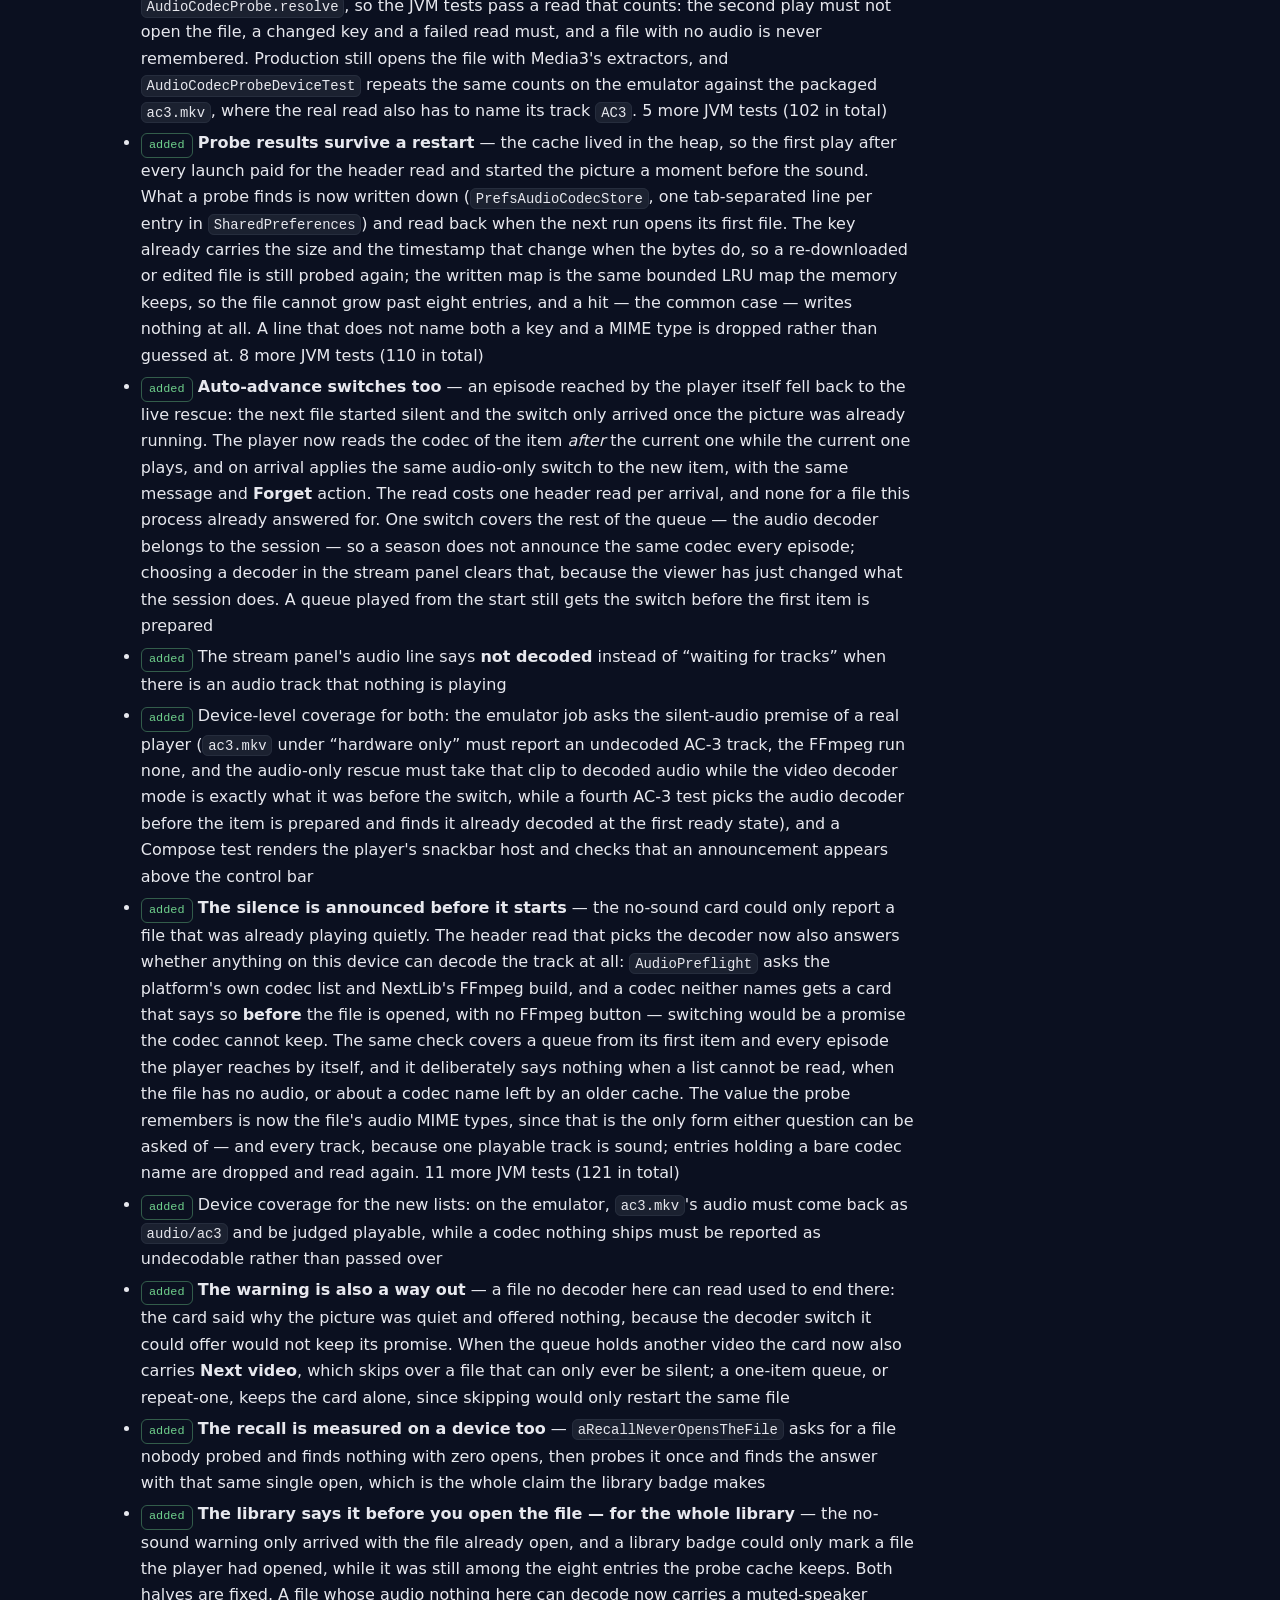
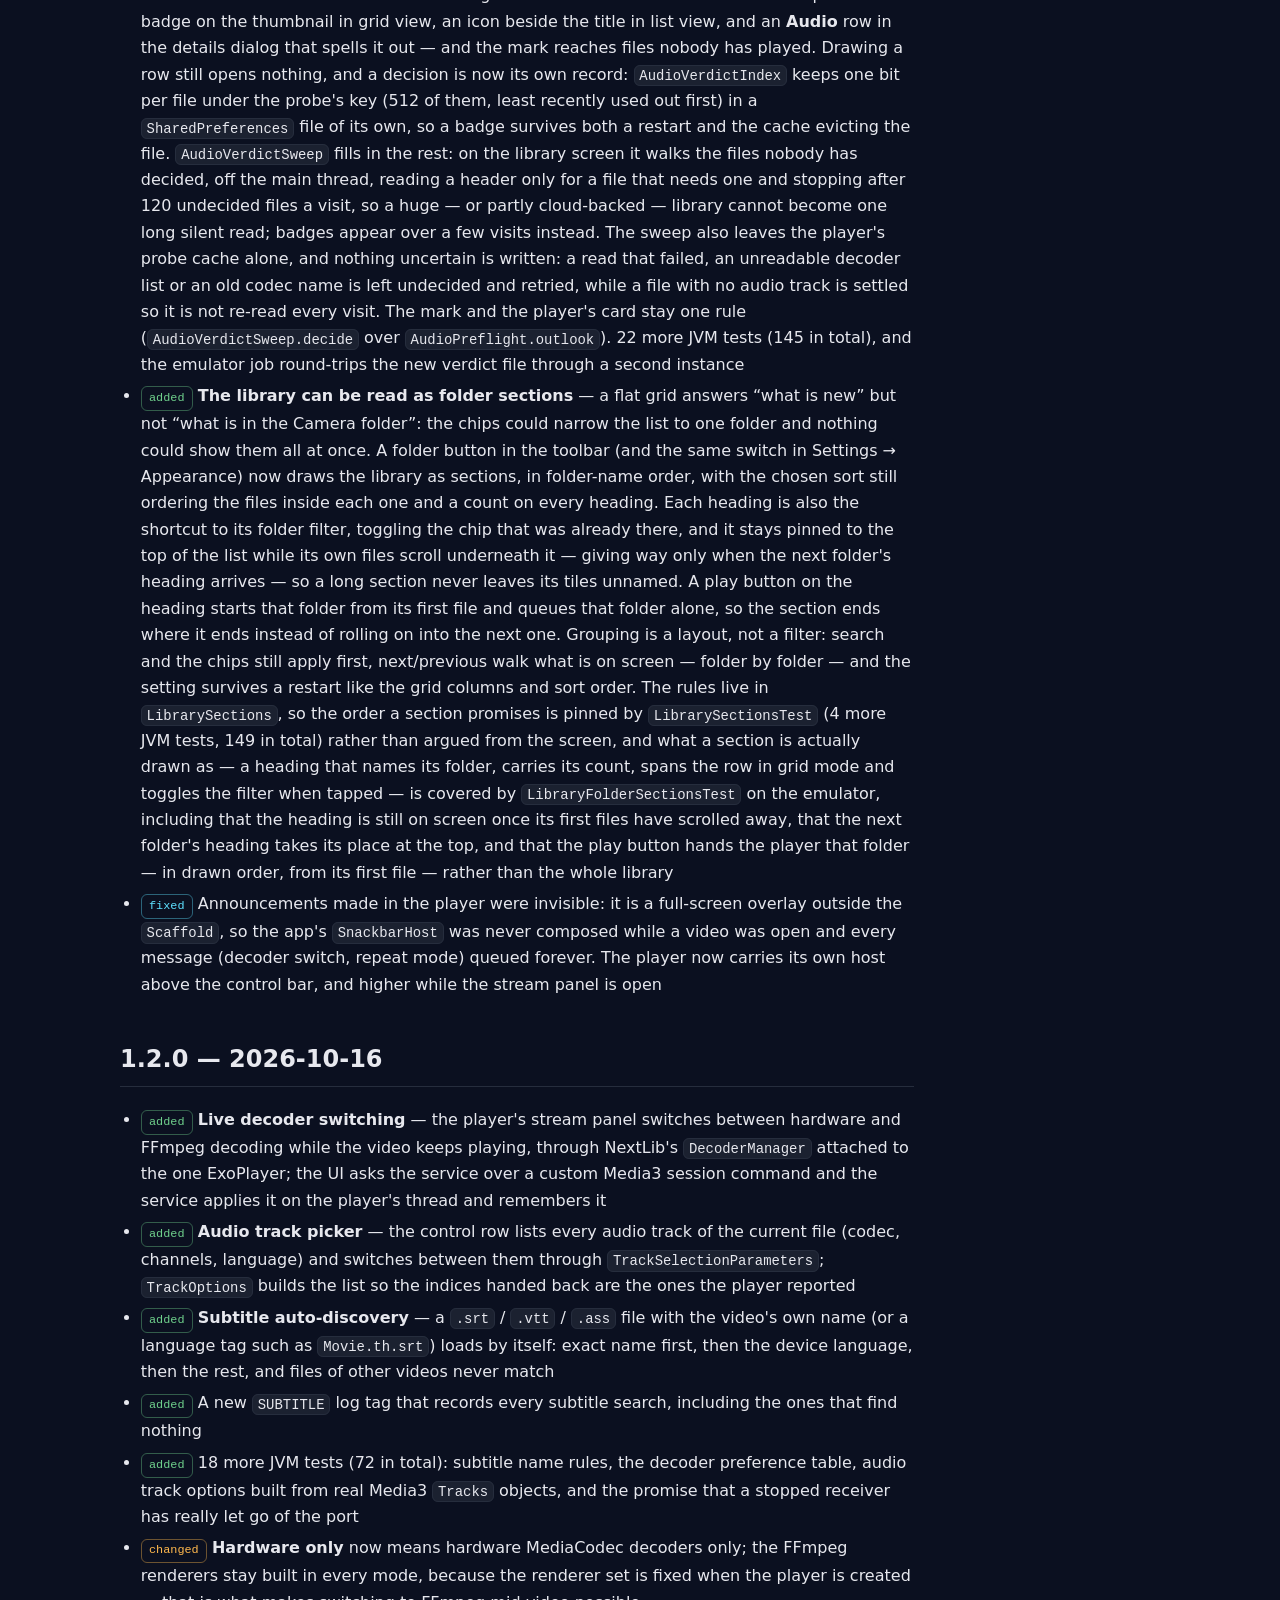
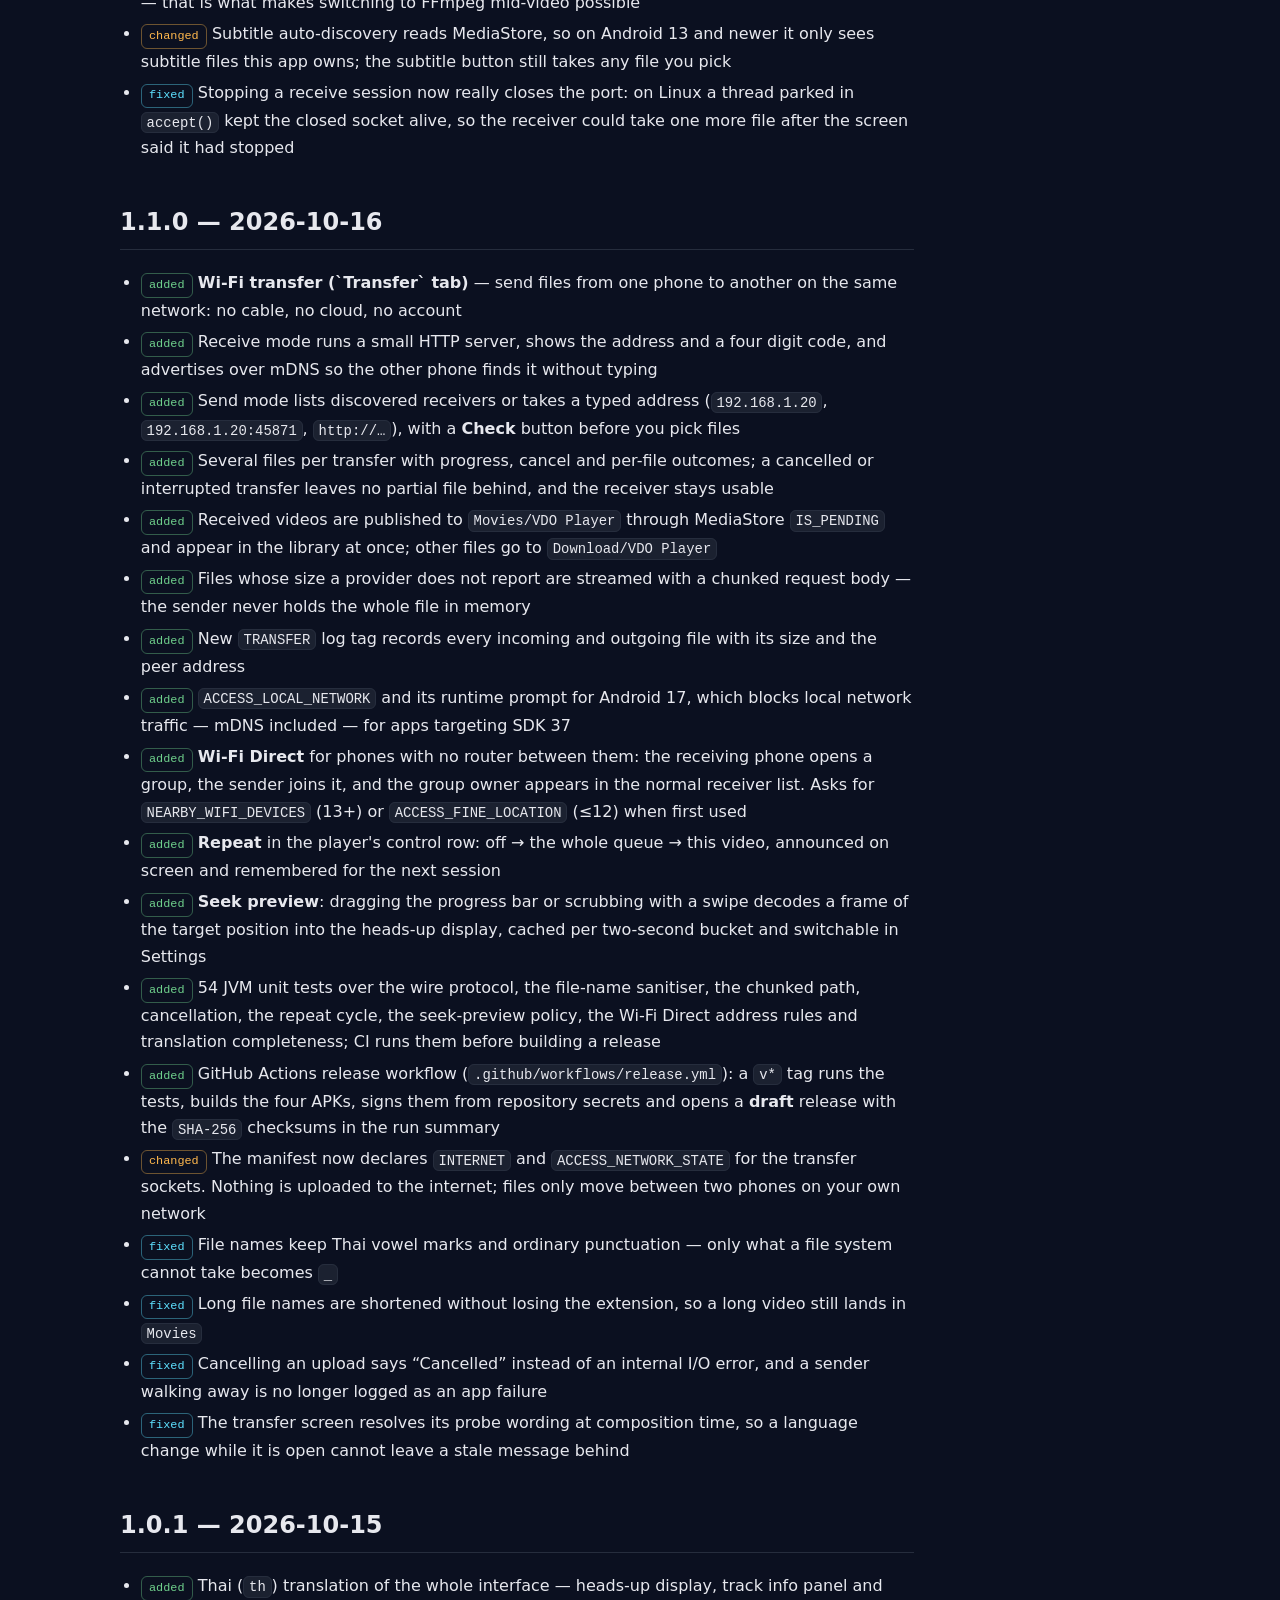
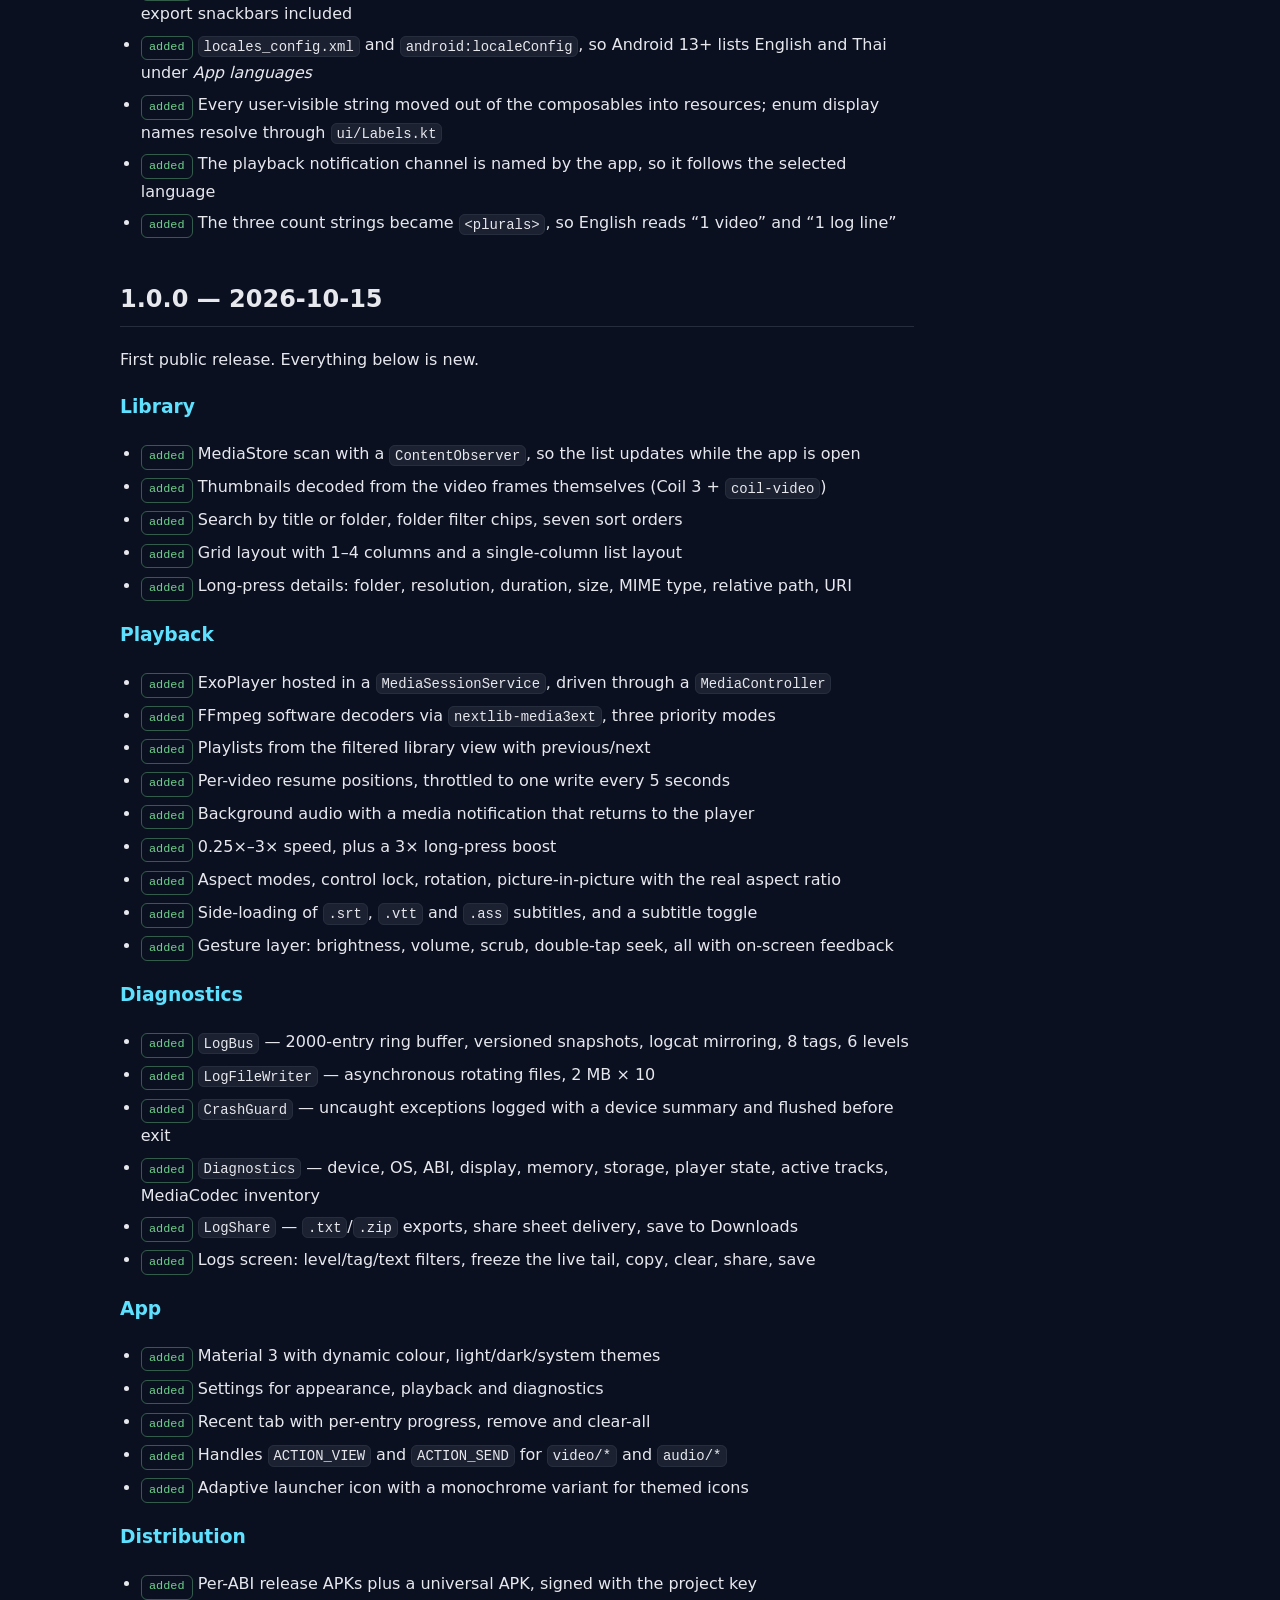
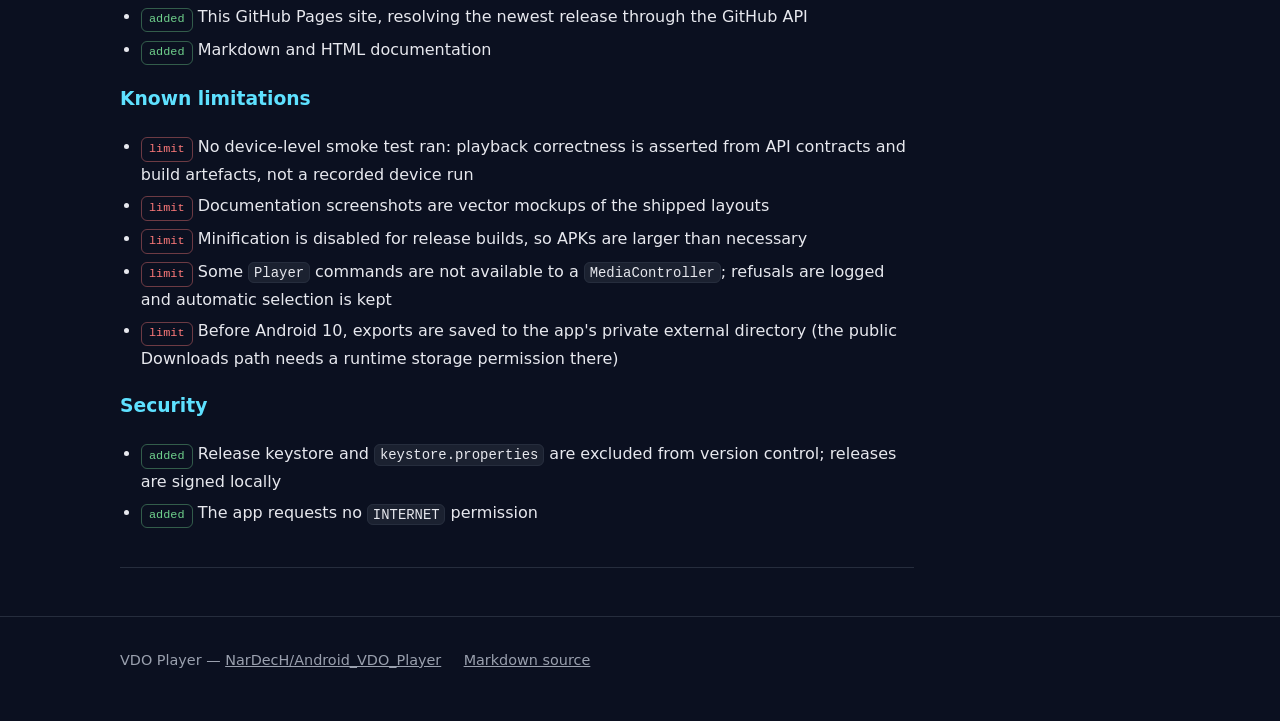
==== commit b0027d58: "Prepare 1.5.3 with the player's spoken labels versionCode 10 / versionName 1.5.3. The release carrie" ====
--- a/docs/CHANGELOG.html
+++ b/docs/CHANGELOG.html
@@ -35,6 +35,12 @@
   </section>
 
   <article class="prose">
+
+    <h2 id="v1-5-3">1.5.3 — 2026-10-29</h2>
+    <ul>
+      <li><span class="tag changed">changed</span> <strong>Every control in the player says what it does</strong> — all fourteen icons already had a spoken label; what was wrong was what some of them said. The seek bar reports the time a seek would land on ("0:30 of 1:30") instead of a bare percentage, the two times under it are one sentence rather than two loose numbers, the repeat button names the mode it is in ("Repeat: the whole queue"), the queue counter says "Video 1 of 3" instead of being read as "one slash three", and the speed, aspect and audio pickers announce which row is already chosen instead of marking it with a tick alone</li>
+      <li><span class="tag changed">changed</span> <strong>A test keeps the labels honest</strong> — an instrumented case fails if a control is added to the player without a spoken label, and pins the four wordings above (35 instrumented tests)</li>
+    </ul>
 
     <h2 id="v1-5-2">1.5.2 — 2026-10-29</h2>
     <ul>
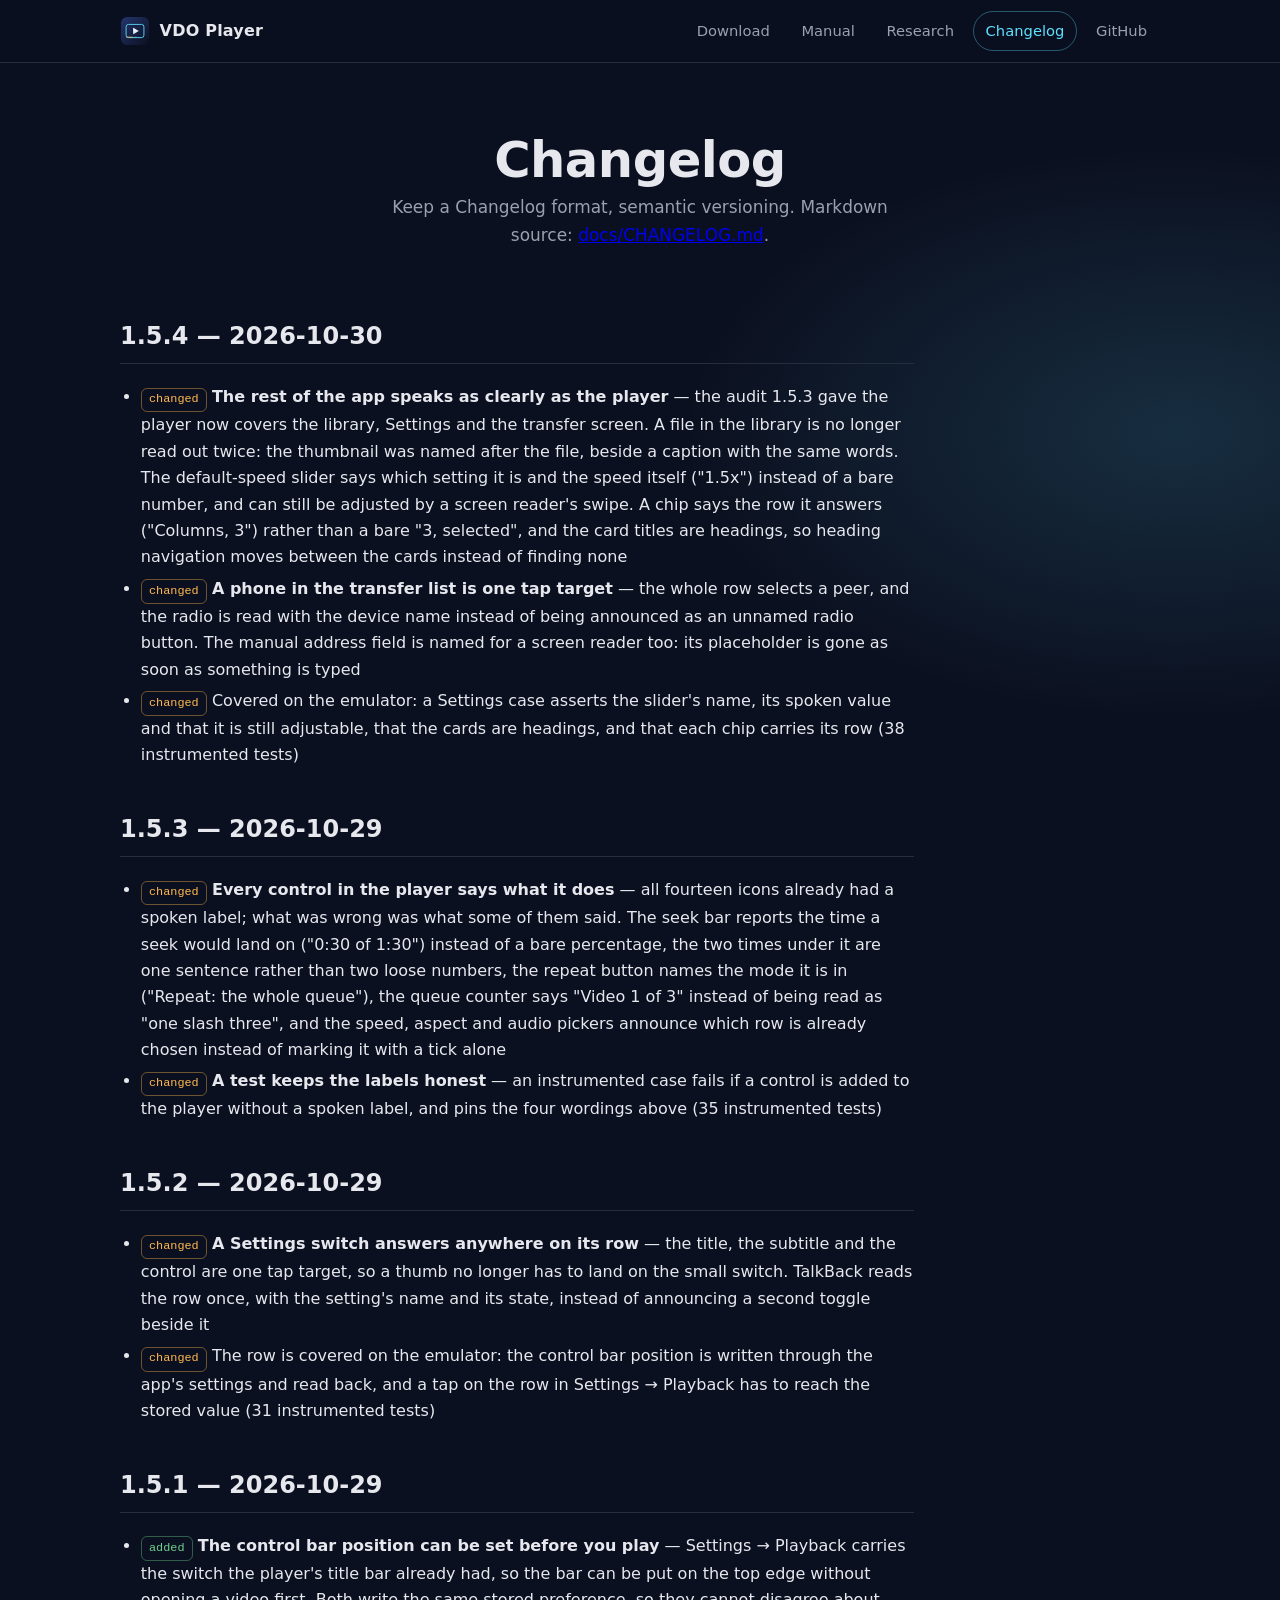
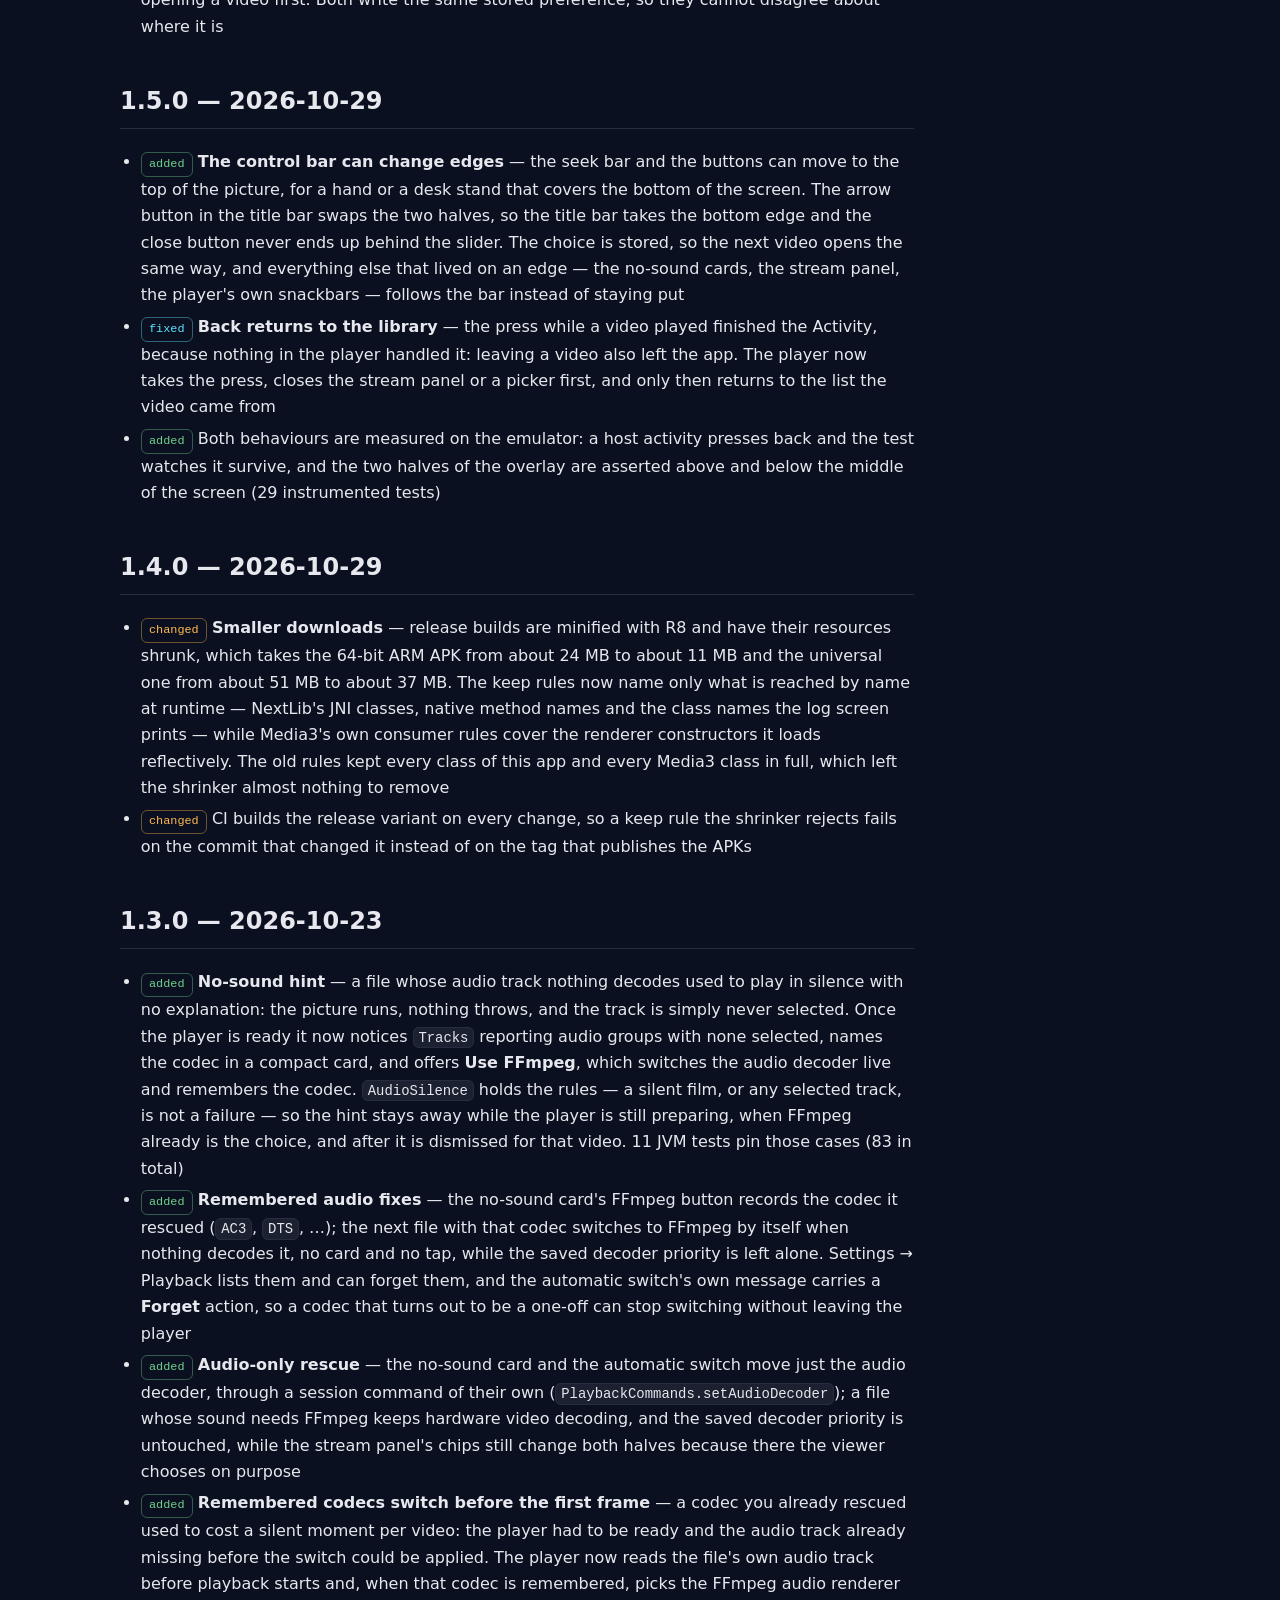
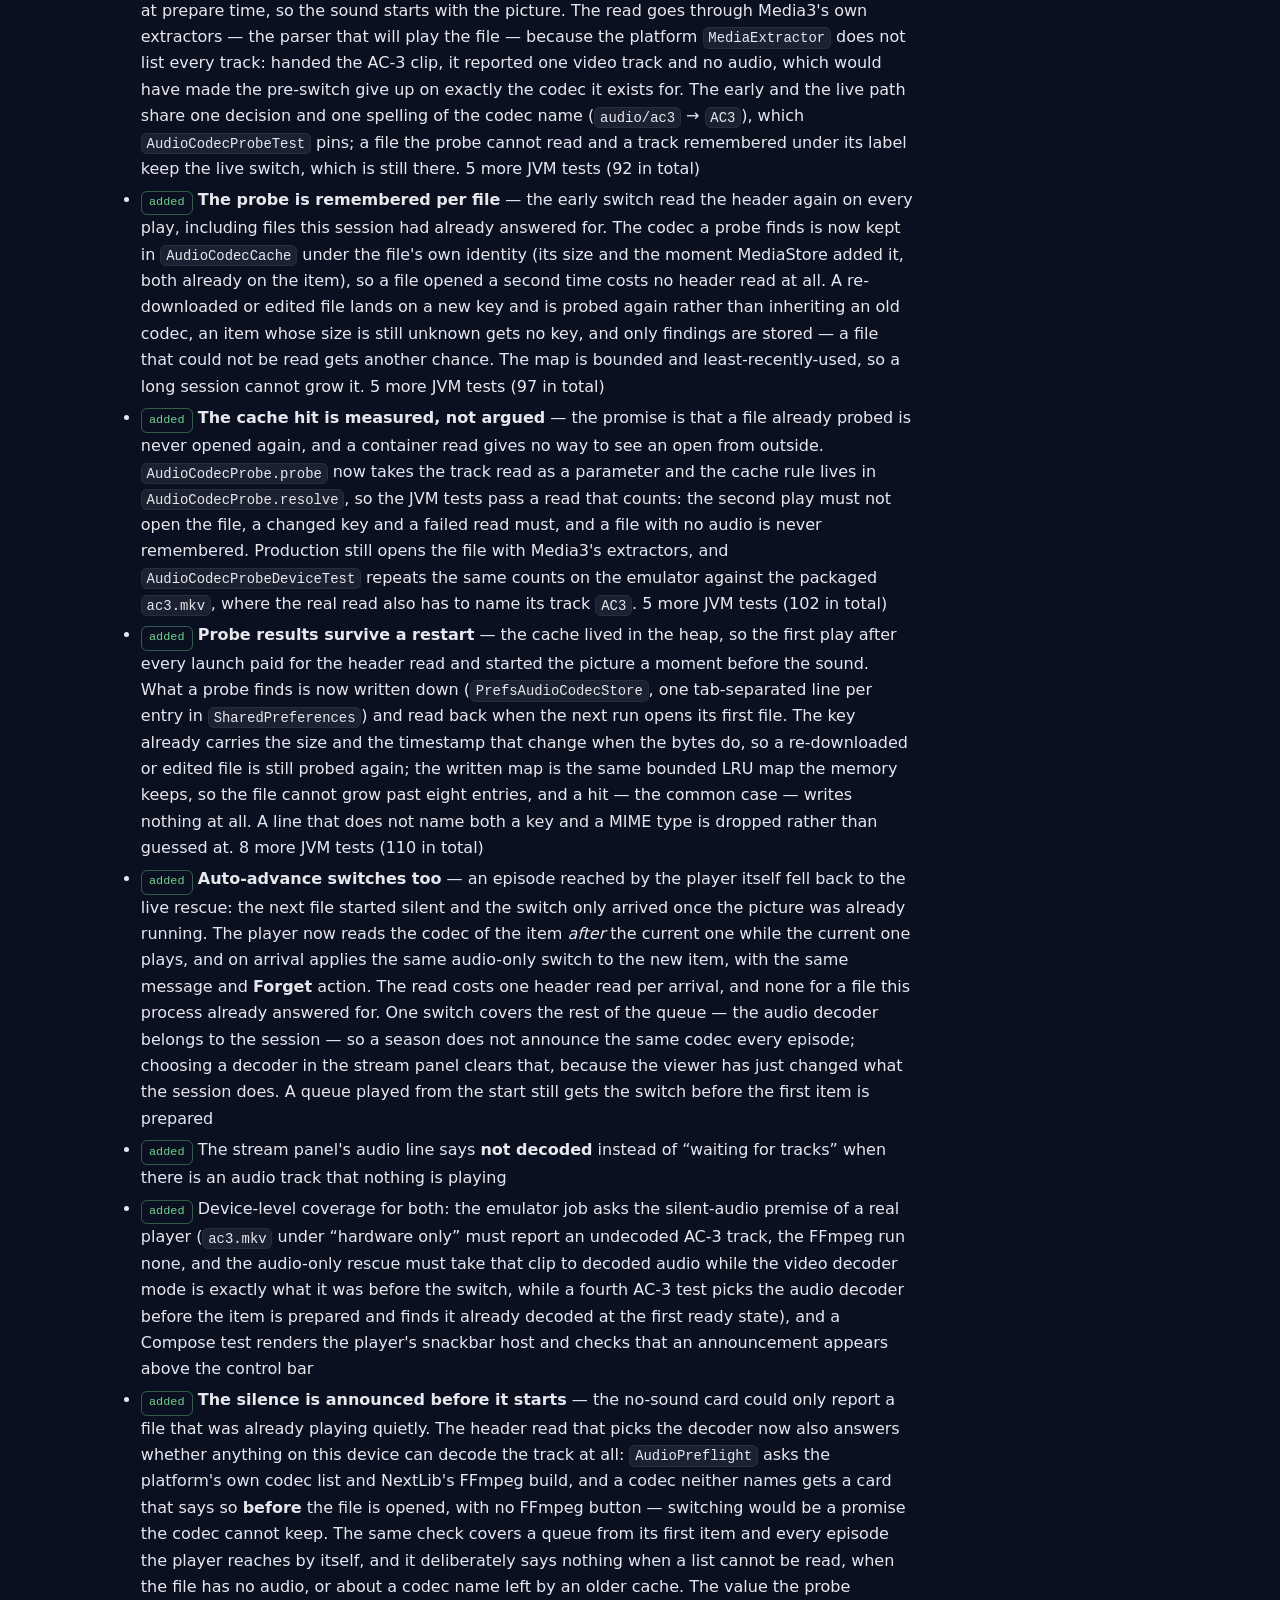
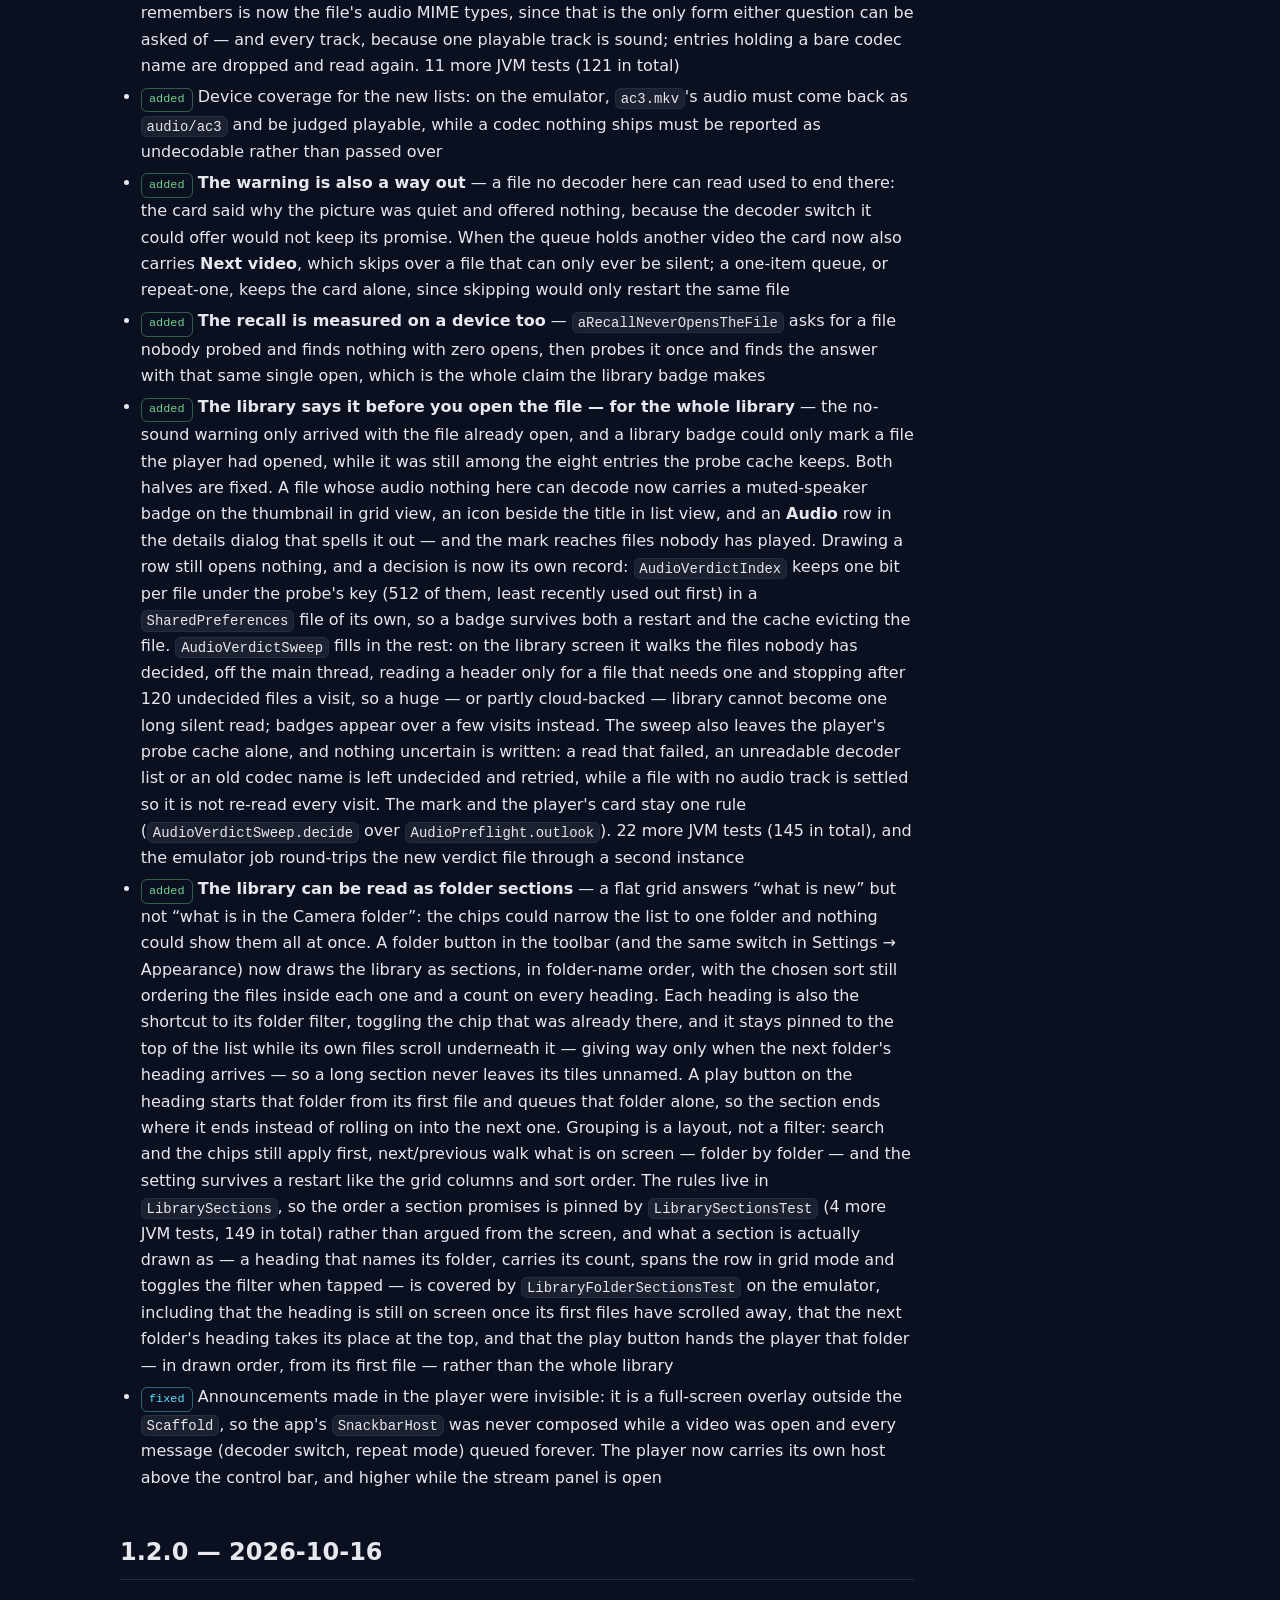
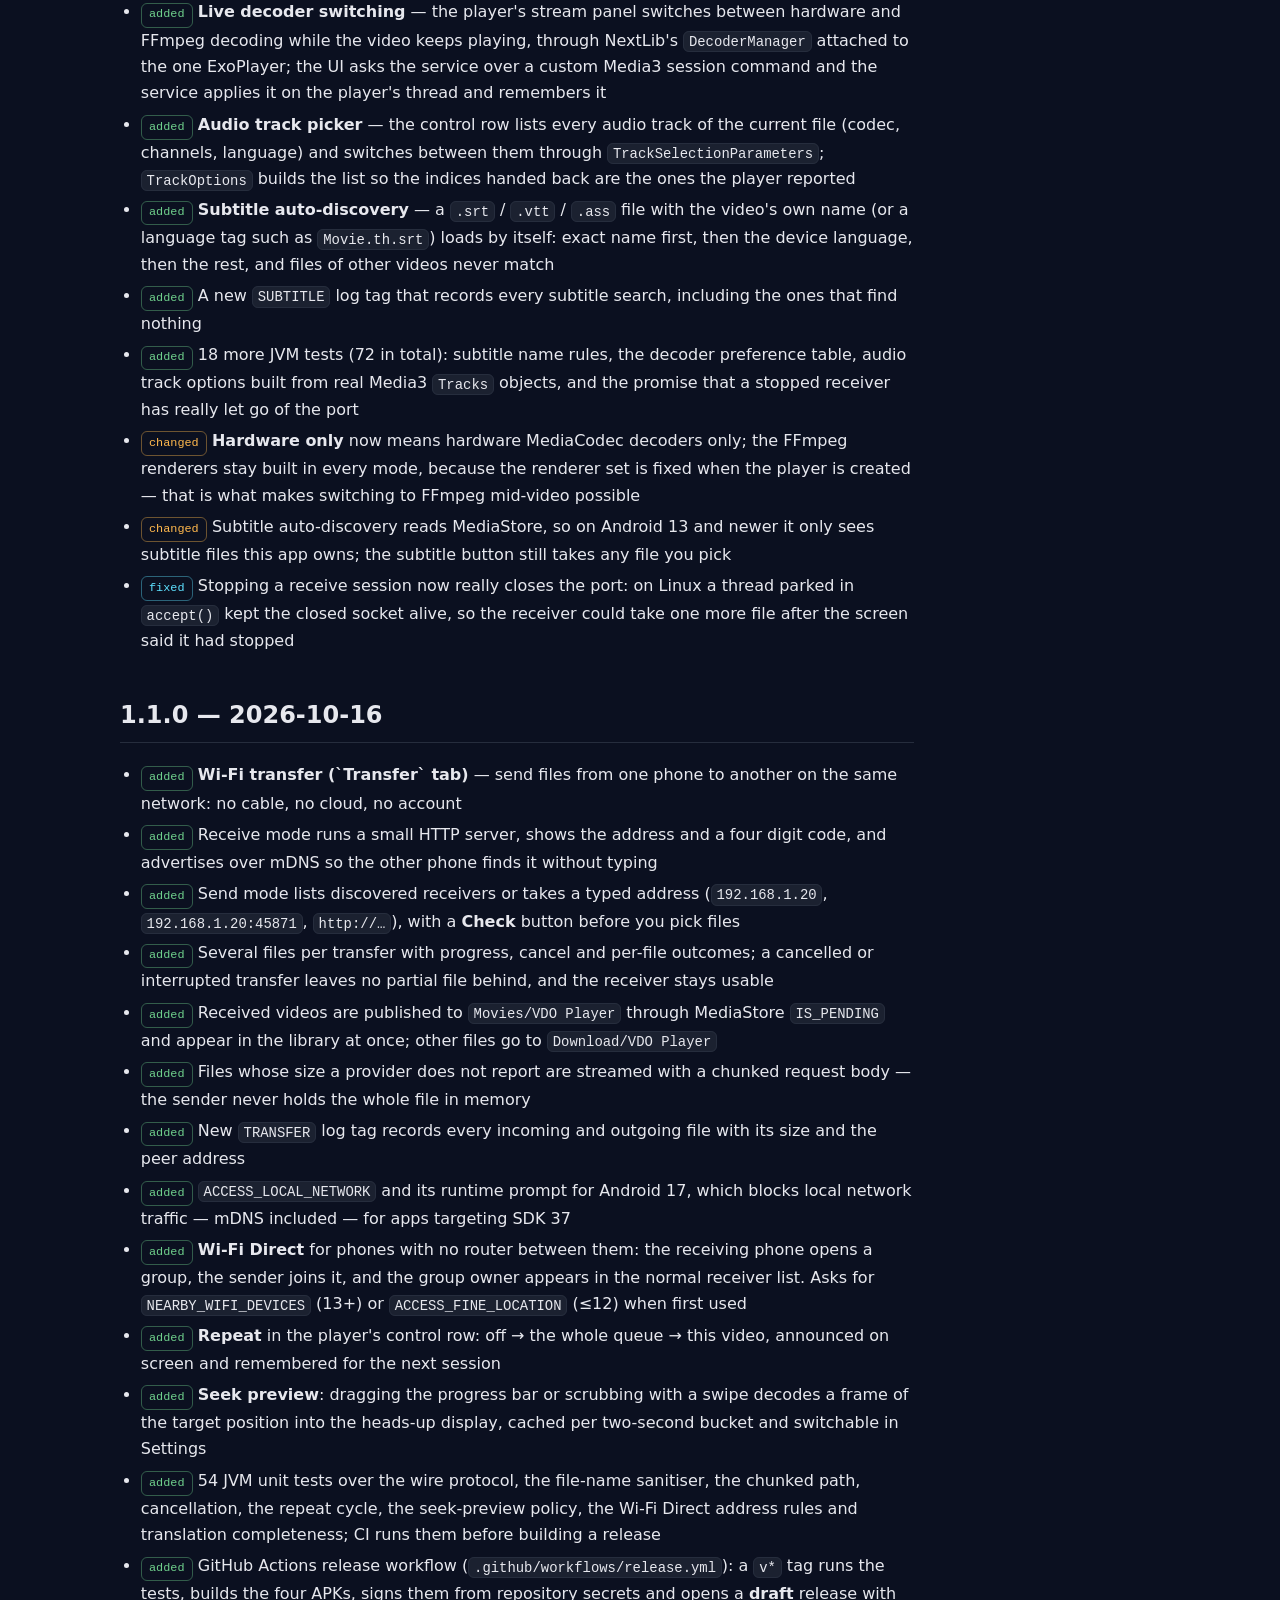
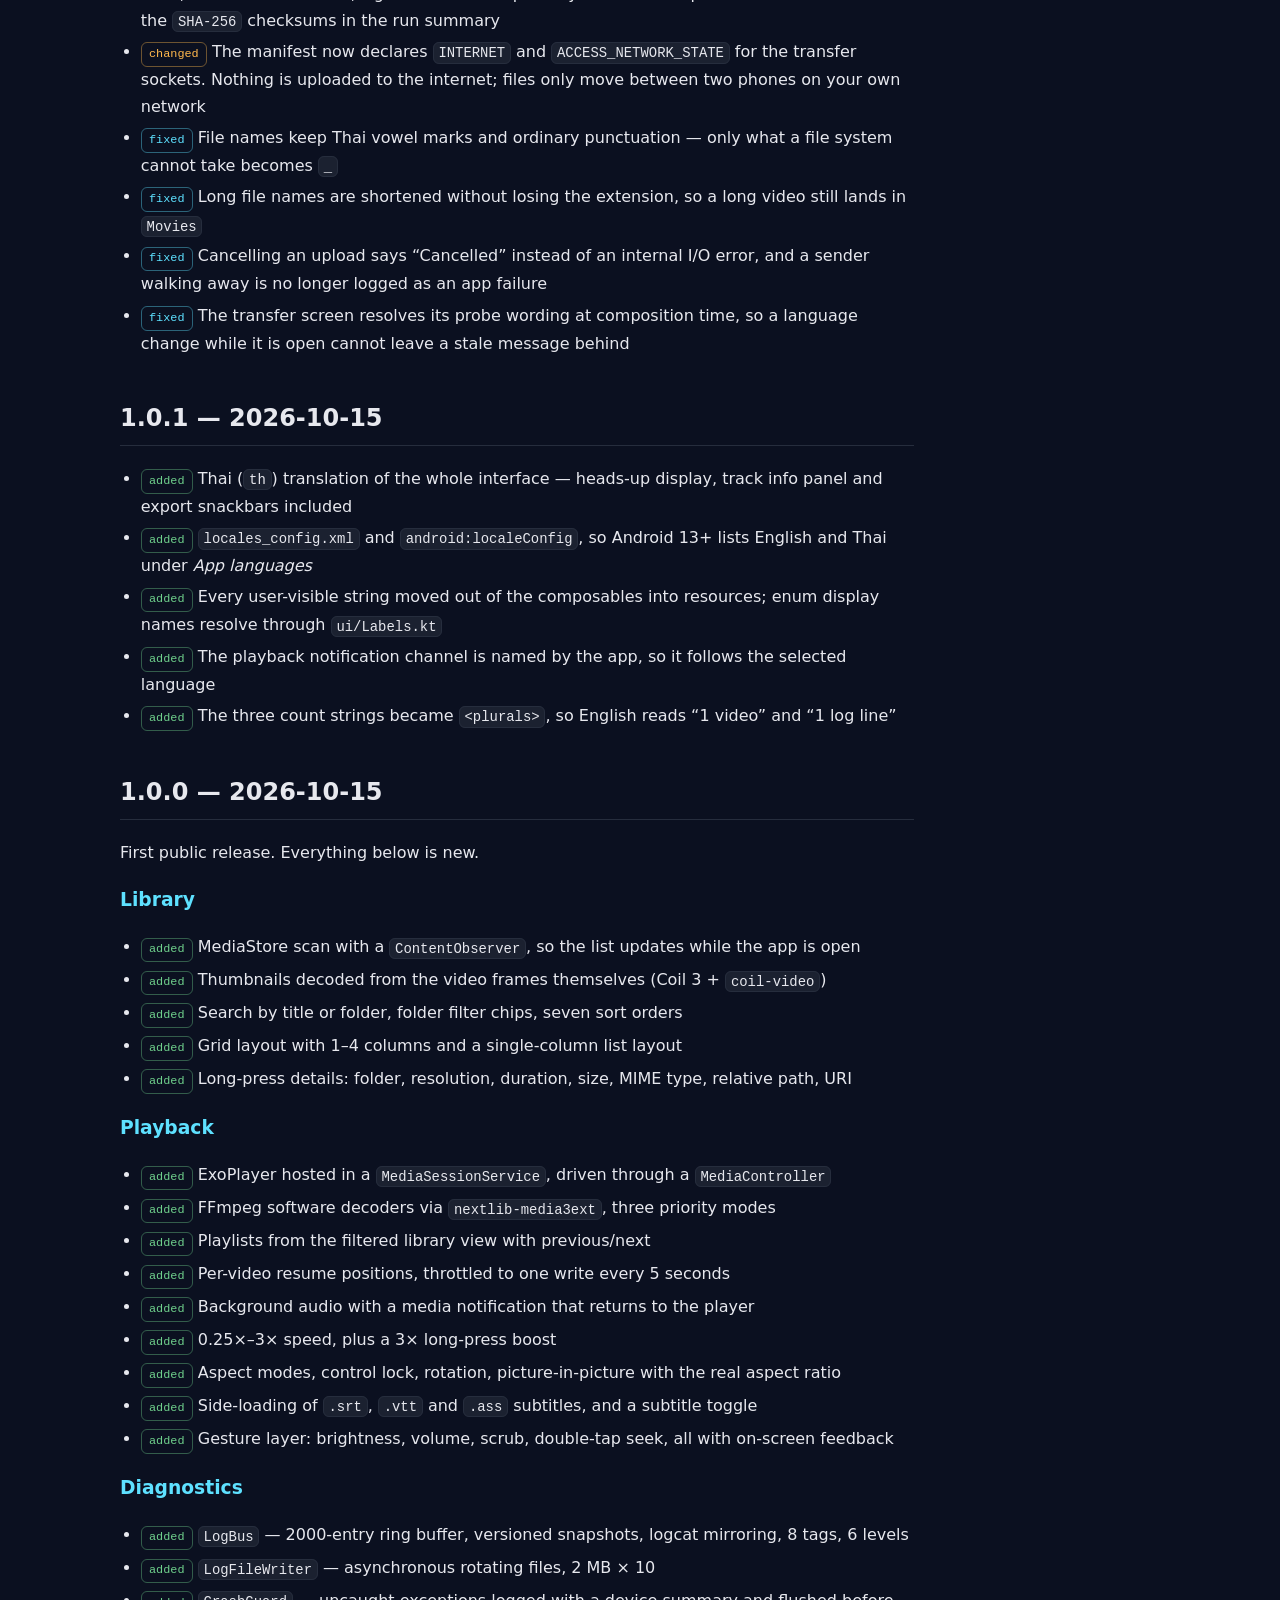
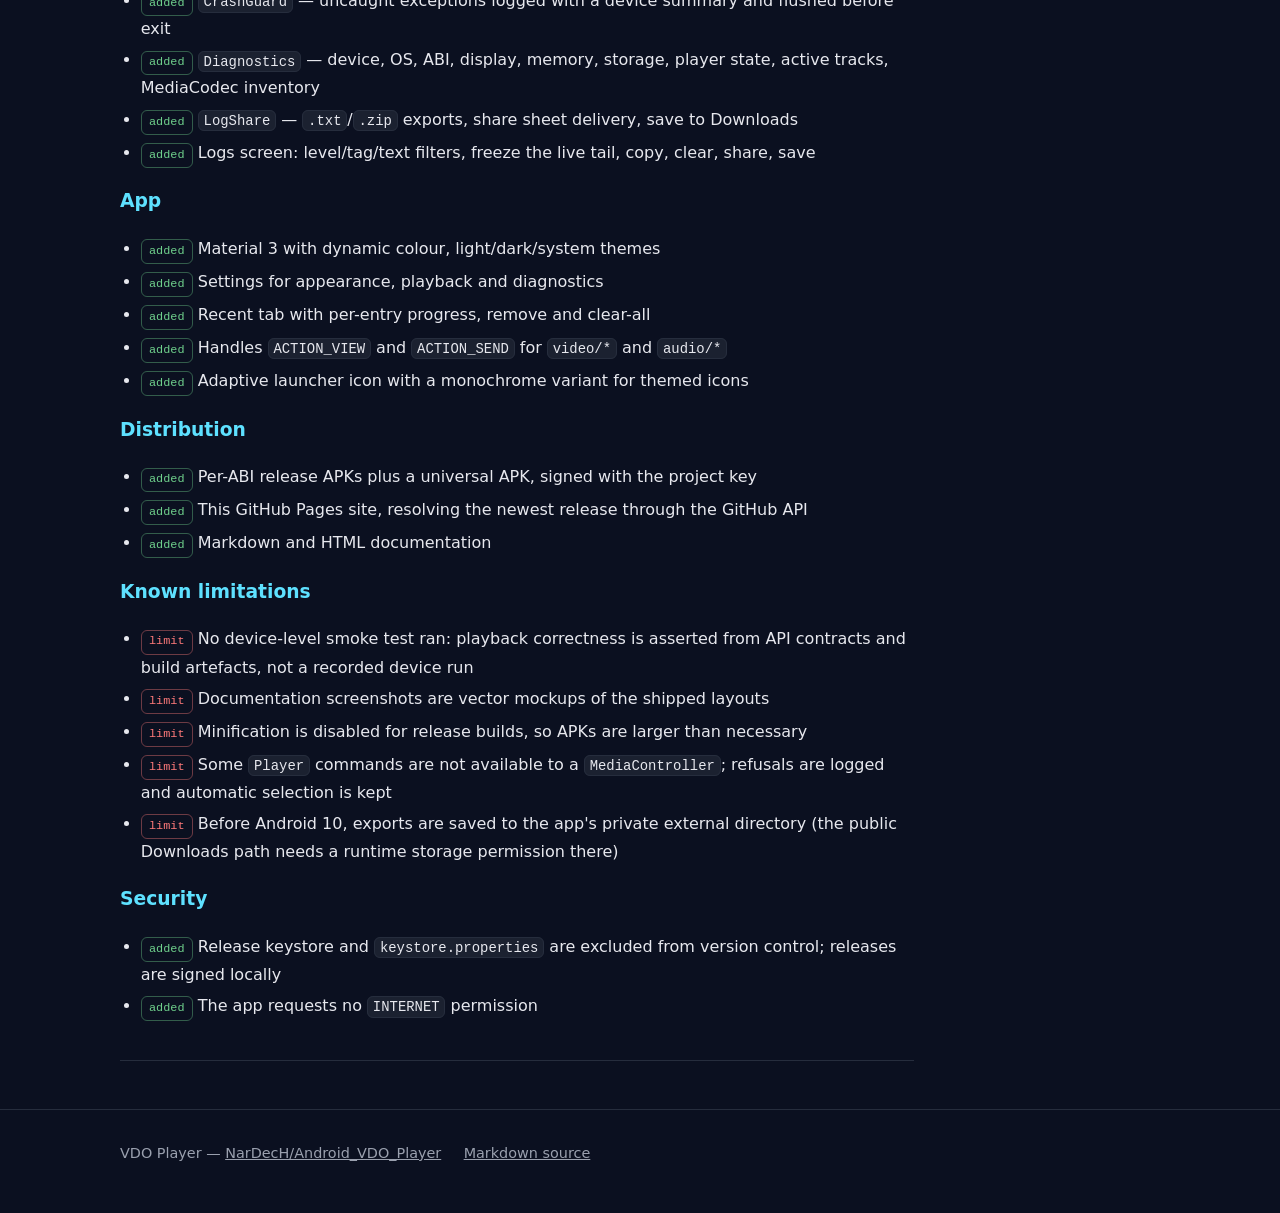
==== commit 35383154: "Give the library, Settings and transfer lists a spoken label too The player's audit stopped at the p" ====
--- a/docs/CHANGELOG.html
+++ b/docs/CHANGELOG.html
@@ -35,6 +35,13 @@
   </section>
 
   <article class="prose">
+
+    <h2 id="v1-5-4">1.5.4 — 2026-10-30</h2>
+    <ul>
+      <li><span class="tag changed">changed</span> <strong>The rest of the app speaks as clearly as the player</strong> — the audit 1.5.3 gave the player now covers the library, Settings and the transfer screen. A file in the library is no longer read out twice: the thumbnail was named after the file, beside a caption with the same words. The default-speed slider says which setting it is and the speed itself ("1.5x") instead of a bare number, and can still be adjusted by a screen reader's swipe. A chip says the row it answers ("Columns, 3") rather than a bare "3, selected", and the card titles are headings, so heading navigation moves between the cards instead of finding none</li>
+      <li><span class="tag changed">changed</span> <strong>A phone in the transfer list is one tap target</strong> — the whole row selects a peer, and the radio is read with the device name instead of being announced as an unnamed radio button. The manual address field is named for a screen reader too: its placeholder is gone as soon as something is typed</li>
+      <li><span class="tag changed">changed</span> Covered on the emulator: a Settings case asserts the slider's name, its spoken value and that it is still adjustable, that the cards are headings, and that each chip carries its row (38 instrumented tests)</li>
+    </ul>
 
     <h2 id="v1-5-3">1.5.3 — 2026-10-29</h2>
     <ul>
